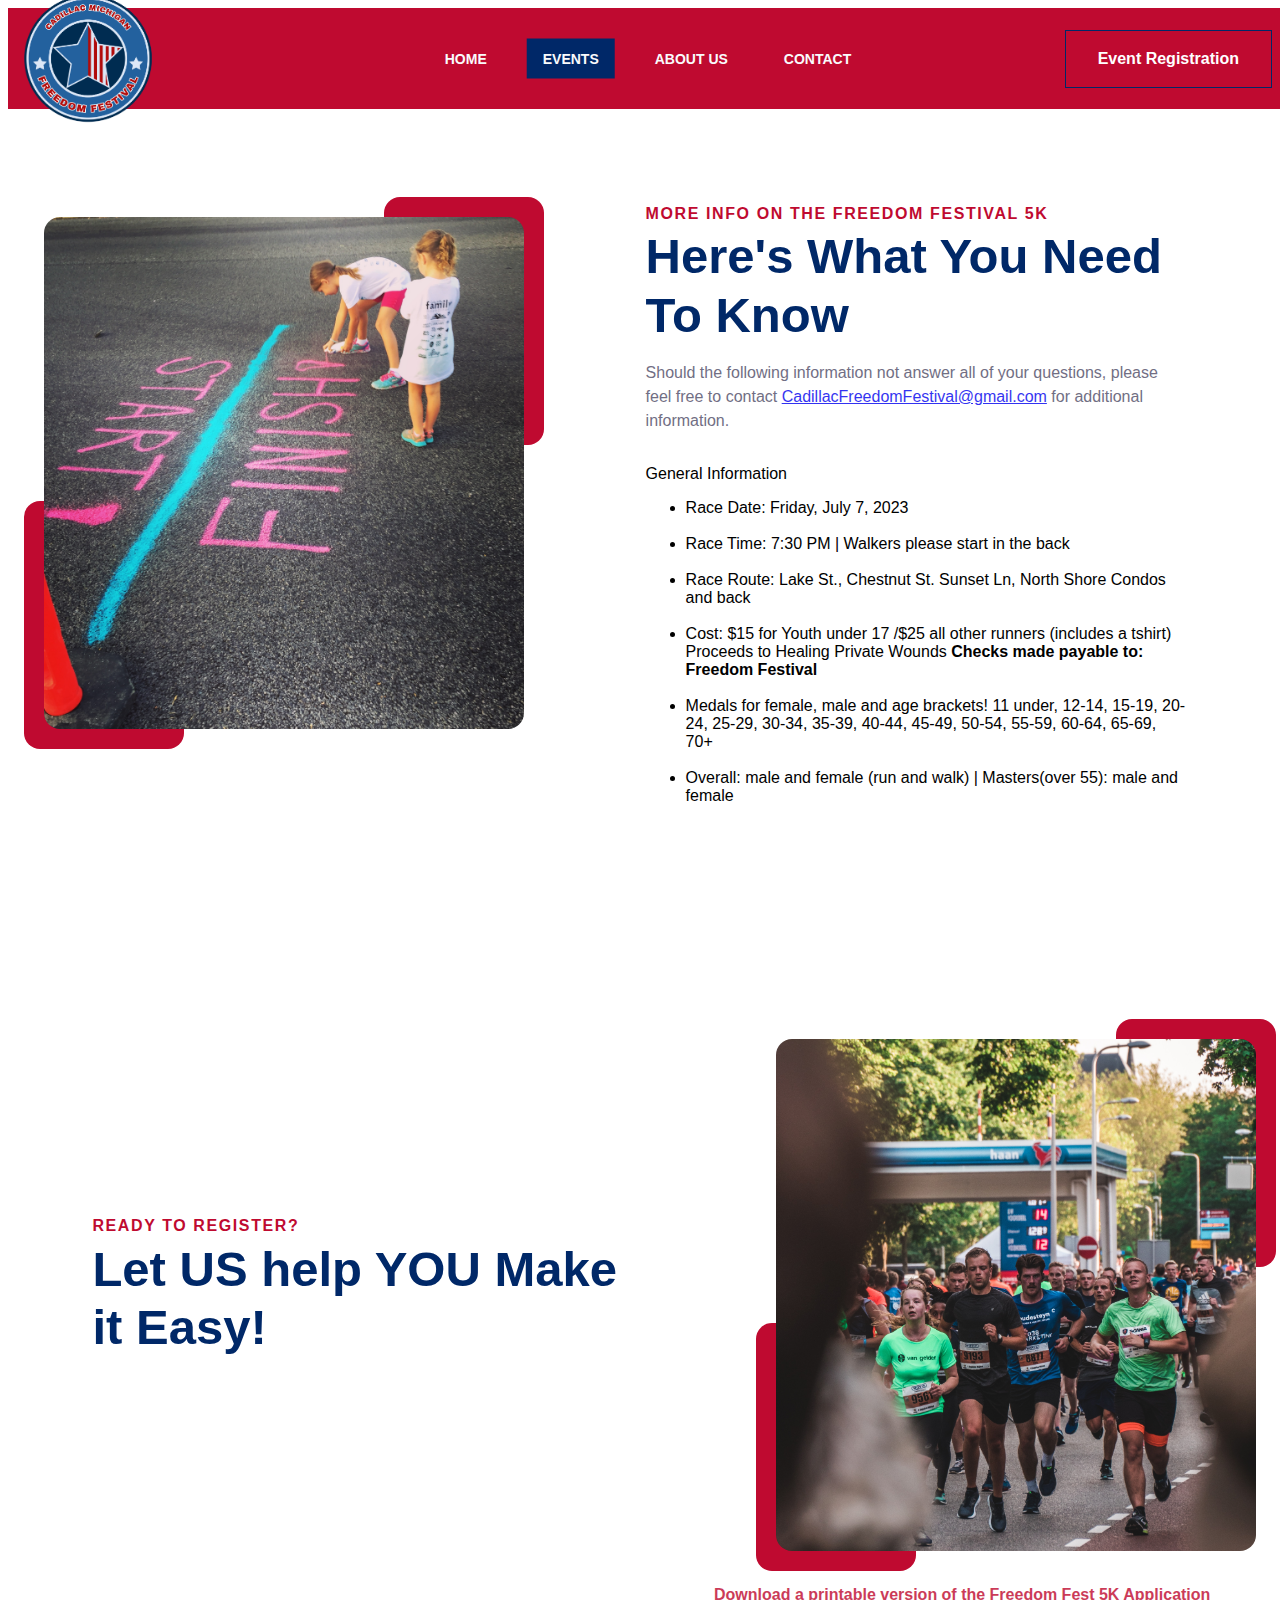
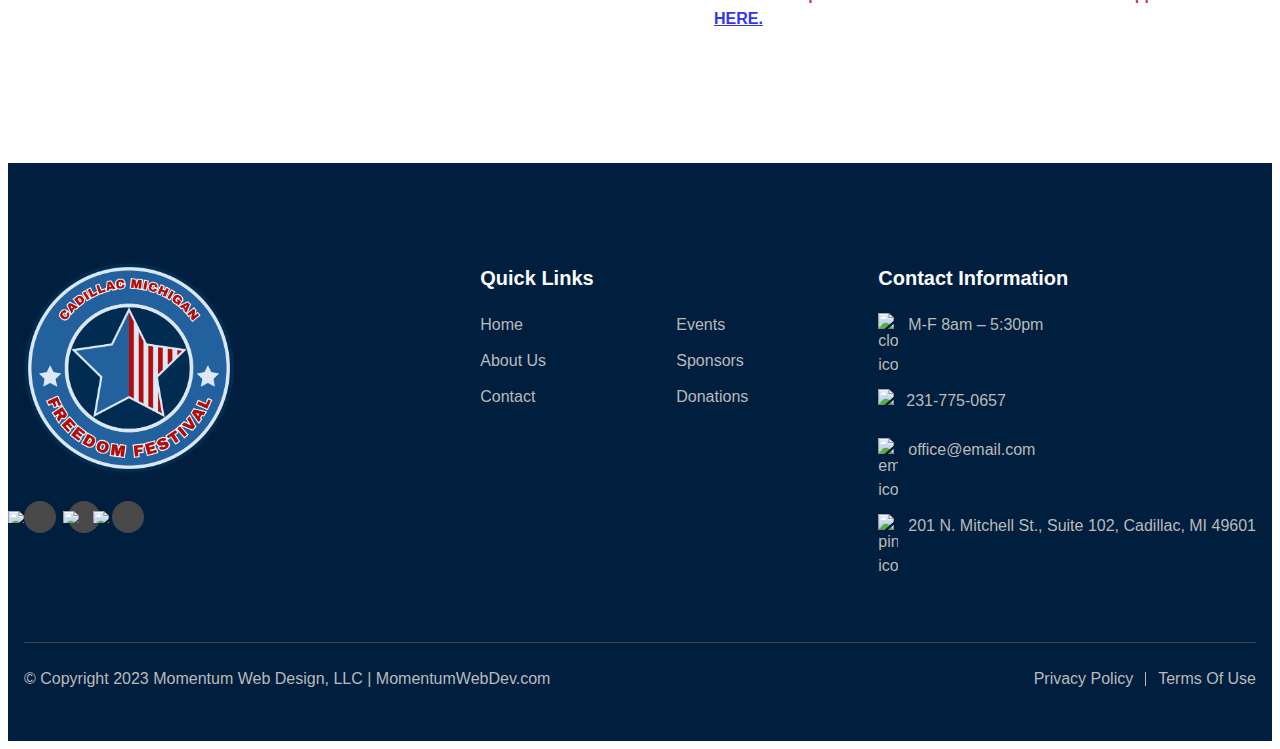
==== 5KRace.html @ 0fc8c302 "initial commit" ====
<!DOCTYPE html>
<html lang="en">
  <head>
    <meta charset="UTF-8" />
    <meta name="viewport" content="width=device-width, initial-scale=1.0" />
    <link rel="stylesheet" href="style.css" />
    <title>Cadillac Freedom Festival 5K Registration</title>
  </head>
  <body>
    <!-- ============================================ -->
    <!--                 Navigation                   -->
    <!-- ============================================ -->

    <header id="cs-navigation">
      <div class="cs-container">
        <!--Nav Logo-->
        <a href="index.html" class="cs-logo" aria-label="back to home">
          <img
            src="FF2023pngLOGO.png"
            width="60"
            height="60"
            aria-hidden="true"
            decoding="async"
          />
        </a>
        <!--Navigation List-->
        <nav class="cs-nav" role="navigation">
          <!--Mobile Nav Toggle-->
          <button class="cs-toggle" aria-label="mobile menu toggle">
            <div class="cs-box" aria-hidden="true">
              <span class="cs-line cs-line1" aria-hidden="true"></span>
              <span class="cs-line cs-line2" aria-hidden="true"></span>
              <span class="cs-line cs-line3" aria-hidden="true"></span>
            </div>
          </button>
          <!-- We need a wrapper div so we can set a fixed height on the cs-ul in case the nav list gets too long from too many dropdowns being opened and needs to have an overflow scroll. This wrapper acts as the background so it can go the full height of the screen and not cut off any overflowing nav items while the cs-ul stops short of the bottom of the screen, which keeps all nav items in view no matter how mnay there are-->
          <div class="cs-ul-wrapper">
            <ul id="cs-expanded" class="cs-ul" aria-expanded="false">
              <li class="cs-li">
                <a href="index.html" class="cs-li-link"> Home </a>
              </li>
              <li class="cs-li">
                <a href="events.html" class="cs-li-link cs-active"> Events </a>
              </li>
              <li class="cs-li">
                <a href="about.html" class="cs-li-link"> About Us </a>
              </li>
              <!-- <li class="cs-li">
                <a href="sponsors.html" class="cs-li-link"> Sponsors </a>
              </li> -->
              <li class="cs-li">
                <a href="contact.html" class="cs-li-link"> Contact </a>
              </li>
            </ul>
          </div>
        </nav>
        <a href="events.html" class="cs-button-solid cs-nav-button"
          >Event Registration</a
        >
        <!--Dark Mode toggle, uncomment button code if you want to enable a dark mode toggle-->
        <!-- <button id="dark-mode-toggle" aria-label="dark mode toggle">
              <svg class="cs-moon" xmlns="http://www.w3.org/2000/svg" viewBox="0 0 480 480" style="enable-background:new 0 0 480 480" xml:space="preserve"><path d="M459.782 347.328c-4.288-5.28-11.488-7.232-17.824-4.96-17.76 6.368-37.024 9.632-57.312 9.632-97.056 0-176-78.976-176-176 0-58.4 28.832-112.768 77.12-145.472 5.472-3.712 8.096-10.4 6.624-16.832S285.638 2.4 279.078 1.44C271.59.352 264.134 0 256.646 0c-132.352 0-240 107.648-240 240s107.648 240 240 240c84 0 160.416-42.688 204.352-114.176 3.552-5.792 3.04-13.184-1.216-18.496z"/></svg>
              <img class="cs-sun" aria-hidden="true" src="https://csimg.nyc3.cdn.digitaloceanspaces.com/Icons%2Fsun.svg" decoding="async" alt="moon" width="15" height="15">
          </button> -->
      </div>
    </header>

    <!-- ============================================ -->
    <!--                 5KRace Info                 -->
    <!-- ============================================ -->

    <section id="sbs-72">
      <div class="cs-container">
        <picture class="cs-picture">
          <source media="(max-width: 600px)" srcset="5krace\race1.jpg" />
          <source media="(min-width: 601px)" srcset="5krace\race1.jpg" />
          <img
            loading="lazy"
            decoding="async"
            src="5krace\race1.jpg"
            alt="Start and Finish line 5k race"
            width="500"
            height="552"
            aria-hidden="true"
          />
        </picture>
        <div class="cs-content">
          <p></p>
          <p></p>
          <p></p>
          <span class="cs-topper">More Info on the Freedom Festival 5K </span>
          <h2 class="cs-title">Here's What You Need To Know</h2>
          <p class="cs-text">
            Should the following information not answer all of your questions,
            please feel free to contact
            <a href="mailto:CadillacFreedomFestival@gmail.com"
              >CadillacFreedomFestival@gmail.com</a
            >
            for additional information.
          </p>
          <div class="cs-ul-wrapper">
            <span class="cs-header">General Information</span>
            <ul class="cs-ul cs-ul-1">
              <li class="cs-li">Race Date: Friday, July 7, 2023</li>
              <br />
              <li class="cs-li">
                Race Time: 7:30 PM | Walkers please start in the back
              </li>
              <br />
              <li class="cs-li">
                Race Route: Lake St., Chestnut St. Sunset Ln, North Shore Condos
                and back
              </li>
              <br />
              <li class="cs-li">
                Cost: $15 for Youth under 17 /$25 all other runners (includes a
                tshirt) Proceeds to Healing Private Wounds
                <b>Checks made payable to: Freedom Festival</b>
              </li>
              <br />
              <li class="cs-li">
                Medals for female, male and age brackets! 11 under, 12-14,
                15-19, 20-24, 25-29, 30-34, 35-39, 40-44, 45-49, 50-54, 55-59,
                60-64, 65-69, 70+
              </li>
              <br />
              <li class="cs-li">
                Overall: male and female (run and walk) | Masters(over 55): male
                and female
              </li>
              <br />
              <!-- <li class="cs-li">
                7. Each unit MUST be kept under control at all times, and
                proceed the entire parade route unless an emergency arises.
                (Rain is not an emergency, unless it will damage your equipment)
              </li>
              <br />
              <li class="cs-li">
                8. If you intend to throw candy from a float, we would ask that
                you have only adults or youth over 15 doing so. Under hand only!
              </li>
              <br />
              <li class="cs-li">9. The parade will happen rain or shine.</li>
              <br />
              <li class="cs-li">
                The Freedom Festival Committee thanks you for making our event a
                part of your 4th of July Celebration!
              </li> -->
            </ul>
          </div>
          <!-- <a
            class="cs-button-solid"
            aria-label="learn more about our programs"
            href=""
            >Learn More</a
          > -->
        </div>
      </div>
    </section>

    <!-- ============================================ -->
    <!--             5KRace Application              -->
    <!-- ============================================ -->

    <section id="sbsr-73">
      <div class="cs-container">
        <picture class="cs-picture">
          <source media="(max-width: 600px)" srcset="5krace\race6.jpg" />
          <source media="(min-width: 601px)" srcset="5krace\race6.jpg" />
          <img
            loading="lazy"
            decoding="async"
            src="5krace\race6.jpg"
            alt="5k race start"
            width="500"
            height="552"
            aria-hidden="true"
          />
        </picture>
        <div class="cs-content">
          <span class="cs-topper">Ready to Register?</span>
          <h2 class="cs-title">Let US help YOU Make it Easy!</h2>
        </div>
      </div>
      <p class="cs-text"></p>
      <div
        class="breeze_form_embed"
        data-subdomain="demo64a20d53da35a"
        data-address="da5b85"
        data-width="100%"
        data-border_width="0"
        data-border_color="000000"
        data-background_color="ffffff"
        data-button_color="92b765"
      ></div>
      <script src="https://app.breezechms.com/js/form_embed.js"></script>
      <div class="cs-container">
        <div class="cs-content">
          <h3 class="cs-text">
            Download a printable version of the Freedom Fest 5K Application<a
              href="Freedom-Festival-5k-2023.pdf"
              download
            >
              HERE.
            </a>
          </h3>
        </div>
      </div>
    </section>

    <!-- ============================================ -->
    <!--                   Footer                     -->
    <!-- ============================================ -->

    <footer id="cs-footer-840">
      <div class="cs-container">
        <!-- Logo Group -->
        <div class="cs-logo-group">
          <a aria-label="go back to home" class="cs-logo" href="">
            <img
              class="cs-logo-img"
              aria-hidden="true"
              loading="lazy"
              decoding="async"
              src="FF2023pngLOGO.png"
              alt="logo"
              width="240"
              height="32"
            />
          </a>
          <p class="cs-text"></p>
          <div class="cs-social">
            <a
              class="cs-social-link"
              aria-label="visit facebook profile"
              href=""
            >
              <img
                class="cs-social-img"
                aria-hidden="true"
                loading="lazy"
                decoding="async"
                src="https://csimg.nyc3.cdn.digitaloceanspaces.com/Icons%2Fface-grey1.svg"
                alt="facebook"
                width="11"
                height="11"
              />
            </a>
            <a
              class="cs-social-link"
              aria-label="visit twitter profile"
              href=""
            >
              <img
                class="cs-social-img"
                aria-hidden="true"
                loading="lazy"
                decoding="async"
                src="https://csimg.nyc3.cdn.digitaloceanspaces.com/Icons%2Finstragm-grey3.svg"
                alt="twitter"
                width="6"
                height="11"
              />
            </a>
            <a
              class="cs-social-link"
              aria-label="visit instagram profile"
              href=""
            >
              <img
                class="cs-social-img"
                aria-hidden="true"
                loading="lazy"
                decoding="async"
                src="https://csimg.nyc3.cdn.digitaloceanspaces.com/Icons%2Ftwitter-grey1.svg"
                alt="instagram"
                width="11"
                height="11"
              />
            </a>
          </div>
        </div>
        <!-- Links -->
        <div class="cs-ul-wrapper">
          <span class="cs-header">Quick Links</span>
          <ul class="cs-ul cs-ul-1">
            <li class="cs-li">
              <a class="cs-link" href="index.html">Home</a>
            </li>
            <li class="cs-li">
              <a class="cs-link" href="events.html">Events</a>
            </li>
            <li class="cs-li">
              <a class="cs-link" href="about.html">About Us</a>
            </li>
            <li class="cs-li">
              <a class="cs-link" href="sponsors.html">Sponsors</a>
            </li>
            <li class="cs-li">
              <a class="cs-link" href="contact.html">Contact</a>
            </li>
            <li class="cs-li">
              <a class="cs-link" href="donos.html">Donations</a>
            </li>
            <!-- <li class="cs-li">
                <a class="cs-link" href="">Contact</a>
              </li> -->
          </ul>
        </div>
        <div class="cs-ul-wrapper">
          <!-- Contact Info -->
          <span class="cs-header">Contact Information</span>
          <ul class="cs-ul">
            <li class="cs-li">
              <!--Make this link go to the google page-->
              <a class="cs-link" href="" target="_blank">
                <img
                  class="cs-icon"
                  aria-hidden="true"
                  loading="lazy"
                  decoding="async"
                  src="https://csimg.nyc3.cdn.digitaloceanspaces.com/Icons%2Fclock-grey.svg"
                  alt="clock icon"
                  width="20"
                  height="20"
                />
                M-F 8am – 5:30pm
              </a>
            </li>
            <li class="cs-li">
              <a class="cs-link" href="tel:231-775-0657">
                <img
                  class="cs-contact-icon"
                  aria-hidden="true"
                  loading="lazy"
                  decoding="async"
                  src="https://csimg.nyc3.cdn.digitaloceanspaces.com/Icons%2Fphone-grey.svg"
                  alt="phone icon"
                  width="20"
                  height="20"
                />
                231-775-0657
              </a>
            </li>
            <li class="cs-li">
              <a class="cs-link" href="mailto:office@email.com">
                <img
                  class="cs-icon"
                  aria-hidden="true"
                  loading="lazy"
                  decoding="async"
                  src="https://csimg.nyc3.cdn.digitaloceanspaces.com/Icons%2Fmessage-grey.svg"
                  alt="email icon"
                  width="20"
                  height="20"
                />
                office@email.com
              </a>
            </li>
            <li class="cs-li">
              <!--Make this link go to the google page-->
              <a class="cs-link" href="" target="_blank">
                <img
                  class="cs-icon"
                  aria-hidden="true"
                  loading="lazy"
                  decoding="async"
                  src="https://csimg.nyc3.cdn.digitaloceanspaces.com/Icons%2Fpin-grey.svg"
                  alt="pin icon"
                  width="20"
                  height="20"
                />
                201 N. Mitchell St., Suite 102, Cadillac, MI 49601
              </a>
            </li>
          </ul>
        </div>
      </div>
      <div class="cs-bottom">
        <span class="cs-credit">
          © Copyright 2023
          <a
            href="https://momentumwebdev.com/index.html"
            class="cs-credit-link"
            target="_blank"
            >Momentum Web Design, LLC | MomentumWebDev.com</a
          >
        </span>
        <div class="cs-bottom-links">
          <a href="" class="cs-bottom-link">Privacy Policy</a>
          <a href="" class="cs-bottom-link">Terms Of Use</a>
        </div>
      </div>
    </footer>
    <script src="script.js"></script>
  </body>
</html>
---- style.css ----
@media only screen and (min-width: 0rem) {
    :root {
      /* remove this whole :root and put in your global css file that's shared on all pages, then just remove this section from all other Stitches you add later, only need this once in your global stylesheet */
      --primary: #bf0a30;
      --primaryLight: #002868;
      --secondary: #bf0a30;
      --secondaryLight: #002868;
      --headerColor: #000000;
      --bodyTextColor: #4E4B66;
      --bodyTextColorWhite: #FAFBFC;
      /* 13px - 16px */
      --topperFontSize: clamp(0.8125rem, 1.6vw, 1rem);
      /* 31px - 49px */
      --headerFontSize: clamp(1.9375rem, 3.9vw, 3.0625rem);
      --bodyFontSize: 1rem;
      /* 60px - 100px top and bottom */
      --sectionPadding: clamp(3.75rem, 7.82vw, 6.25rem) 1rem;
    }

/*-- -------------------------- -->
<---     Mobile Navigation      -->
<--- -------------------------- -*/
  
  /* Mobile - 1023px */
  @media only screen and (max-width: 63.9375rem) {
    body.cs-open {
      overflow: hidden;
    }
    body.scroll #cs-navigation:before {
      height: 100%;
    }
    #cs-navigation {
      /* remove the font family so the Stitch inherits the fonts from your global stylesheet */
      font-family: 'Roboto', 'Arial', sans-serif;
      width: 100%;
      padding: 1.25rem 1rem;
      /* prevents padding from affecting height and width */
      box-sizing: border-box;
      background: #002868;
      -webkit-backdrop-filter: blur(27px);
      backdrop-filter: blur(27px);
      position: fixed;
      z-index: 10000;
      transition: background-color 0.3s;
    }
    #cs-navigation:before {
      content: '';
      width: 100%;
      height: 0%;
      background: #002868;
      opacity: 1;
      position: absolute;
      display: block;
      top: 0;
      left: 0;
      transition: height .3s;
    }
    #cs-navigation:after {
      content: '';
      width: 100%;
      height: 0vh;
      background: #002868;
      -webkit-backdrop-filter: blur(10px);
      backdrop-filter: blur(10px);
      position: absolute;
      display: block;
      top: 0%;
      right: 0;
      z-index: -1100;
      opacity: 0;
      transition: height .5s, opacity .5s;
    }
    #cs-navigation.cs-active {
      background-color: #1a1a1a;
    }
    #cs-navigation.cs-active:after {
      height: 150vh;
      opacity: 1;
    }
    #cs-navigation.cs-active .cs-ul-wrapper {
      opacity: 1;
      transform: scaleY(1);
      transition-delay: .15s;
    }
    #cs-navigation.cs-active .cs-li {
      transform: translateY(0);
      opacity: 1;
    }
    #cs-navigation .cs-container {
      width: 100%;
      display: flex;
      justify-content: flex-end;
      align-items: center;
    }
    #cs-navigation .cs-logo {
      width: auto;
      /* 56px - 80px */
      height: clamp(3.5rem, 5vw, 5rem);
      margin: 0 auto 0 0;
      padding: 0;
      /* prevents padding from affecting height and width */
      box-sizing: border-box;
      display: flex;
      justify-content: center;
      align-items: center;
      z-index: 10;
    }
    #cs-navigation .cs-logo img {
      width: 100%;
      height: 100%;
      /* ensures the image never overflows the container. It stays contained within it's width and height and expands to fill it then stops once it reaches an edge */
      object-fit: contain;
    }
    #cs-navigation .cs-toggle {
      width: 3.5rem;
      height: 3.5rem;
      margin: 0 0 0 auto;
      background-color: var(--primary);
      border: none;
      display: flex;
      justify-content: center;
      align-items: center;
      transition: transform .6s;
      position: relative;
      z-index: 10;
    }
    #cs-navigation .cs-toggle.cs-active {
      transform: rotate(180deg);
    }
    #cs-navigation .cs-active .cs-line1 {
      top: 50%;
      transform: translate(-50%, -50%) rotate(225deg);
    }
    #cs-navigation .cs-active .cs-line2 {
      top: 50%;
      transform-origin: center;
      transform: translate(-50%, -50%) translateY(0) rotate(-225deg);
    }
    #cs-navigation .cs-active .cs-line3 {
      bottom: 100%;
      opacity: 0;
    }
    #cs-navigation .cs-box {
      /* 24px - 28px */
      width: clamp(1.5rem, 2vw, 1.75rem);
      height: 1rem;
      position: relative;
    }
    #cs-navigation .cs-line {
      width: 100%;
      height: 2px;
      border-radius: 2px;
      background-color: #FAFBFC;
      position: absolute;
      left: 50%;
      transform: translateX(-50%);
    }
    #cs-navigation .cs-line1 {
      top: 0;
      transform-origin: center;
      transition: transform .5s, top .3S, left .3S;
      animation-duration: .7s;
      animation-timing-function: ease;
      animation-fill-mode: forwards;
      animation-direction: normal;
    }
    #cs-navigation .cs-line2 {
      top: 50%;
      transform: translateX(-50%) translateY(-50%);
      transition: top .3s, left .3s, transform .5s;
      animation-duration: .7s;
      animation-timing-function: ease;
      animation-fill-mode: forwards;
      animation-direction: normal;
    }
    #cs-navigation .cs-line3 {
      bottom: 0;
      transition: bottom .3s, opacity .3s;
    }
    #cs-navigation .cs-ul-wrapper {
      width: 100%;
      height: auto;
      padding-bottom: 2.4em;
      opacity: 0;
      background-color: #fff;
      box-shadow: inset rgba(0, 0, 0, 0.2) 0px 8px 24px;
      overflow: hidden;
      position: absolute;
      top: 100%;
      left: 0;
      z-index: -1;
      transform: scaleY(0);
      transform-origin: top;
      transition: transform .4s, opacity .3s;
    }
    #cs-navigation .cs-ul {
      margin: 0;
      padding: 3rem 0 0 0;
      width: 100%;
      height: auto;
      max-height: 65vh;
      overflow: scroll;
      display: flex;
      justify-content: flex-start;
      flex-direction: column;
      align-items: center;
      gap: 1.25rem;
    }
    #cs-navigation .cs-li {
      width: 100%;
      text-align: center;
      list-style: none;
      margin-right: 0;
      /* transition from these values */
      transform: translateY(-4.375rem);
      opacity: 0;
      transition: transform .6s, opacity .9s;
    }
    #cs-navigation .cs-li:nth-of-type(1) {
      transition-delay: .05s;
    }
    #cs-navigation .cs-li:nth-of-type(2) {
      transition-delay: .1s;
    }
    #cs-navigation .cs-li:nth-of-type(3) {
      transition-delay: .15s;
    }
    #cs-navigation .cs-li:nth-of-type(4) {
      transition-delay: .2s;
    }
    #cs-navigation .cs-li:nth-of-type(5) {
      transition-delay: .25s;
    }
    #cs-navigation .cs-li:nth-of-type(6) {
      transition-delay: .3s;
    }
    #cs-navigation .cs-li:nth-of-type(7) {
      transition-delay: .35s;
    }
    #cs-navigation .cs-li:nth-of-type(8) {
      transition-delay: .4s;
    }
    #cs-navigation .cs-li:nth-of-type(9) {
      transition-delay: .45s;
    }
    #cs-navigation .cs-li:nth-of-type(10) {
      transition-delay: .5s;
    }
    #cs-navigation .cs-li:nth-of-type(11) {
      transition-delay: .55s;
    }
    #cs-navigation .cs-li:nth-of-type(12) {
      transition-delay: .6s;
    }
    #cs-navigation .cs-li:nth-of-type(13) {
      transition-delay: .65s;
    }
    #cs-navigation .cs-li-link {
      /* 16px - 24px */
      font-size: clamp(1rem, 2.5vw, 1.5rem);
      line-height: 1.2em;
      text-transform: uppercase;
      font-weight: bold;
      text-decoration: none;
      margin: 0;
      color: var(--headerColor);
      display: inline-block;
      position: relative;
    }
    #cs-navigation .cs-li-link.cs-active {
      color: var(--primary);
    }
    #cs-navigation .cs-li-link:hover {
      color: var(--primary);
    }
    #cs-navigation .cs-button-solid {
      display: none;
    }
  }
  
  /*-- -------------------------- -->
  <---     Desktop Navigation     -->
  <--- -------------------------- -*/
  
  /* Small Desktop - 1024px */
  @media only screen and (min-width: 64rem) {
    body.scroll {
      /* when the scroll class is on the body, run these styles */
    }
    body.scroll #cs-navigation:before {
      height: 100%;
    }
    #cs-navigation {
      /* remove the font family so the Stitch inherits the fonts from your global stylesheet */
      font-family: 'Roboto', 'Arial', sans-serif;
      width: 100%;
      padding: 0 1rem;
      /* prevents padding from affecting height and width */
      box-sizing: border-box;
      background: #bf0a30;
      -webkit-backdrop-filter: blur(27px);
      backdrop-filter: blur(27px);
      position: fixed;
      z-index: 10000;
    }
    #cs-navigation:before {
      /* on scroll background */
      content: '';
      width: 100%;
      height: 0%;
      background: #bf0a30;
      opacity: 1;
      position: absolute;
      display: block;
      top: 0;
      left: 0;
      transition: height .3s;
      opacity: .3;
    }
    #cs-navigation .cs-container {
      width: 100%;
      /* same height as the cs-ul-wrapper */
      height: 6.3125rem;
      max-width: 80rem;
      margin: auto;
      display: flex;
      justify-content: flex-end;
      align-items: center;
      gap: 1.5rem;
      position: relative;
    }
    #cs-navigation .cs-toggle {
      display: none;
    }
    #cs-navigation .cs-logo {
      width: auto;
      height: 8rem;
      /* margin-right auto pushes everything away from it to the right */
      margin: 0 auto 0 0;
      padding: 0;
      display: flex;
      justify-content: center;
      align-items: center;
      z-index: 100;
    }
    #cs-navigation .cs-logo img {
      width: 100%;
      height: 100%;
      /* ensures the image never overflows the container. It stays contained within it's width and height and expands to fill it then stops once it reaches an edge */
      object-fit: contain;
    }
    #cs-navigation .cs-ul-wrapper {
      /* absolutely positioned to be dead center */
      position: absolute;
      left: 50%;
      top: 50%;
      transform: translate(-50%, -50%);
    }
    #cs-navigation .cs-ul {
      width: 100%;
      margin: 0;
      padding: 0;
      display: flex;
      justify-content: flex-start;
      align-items: center;
      gap: 1.5rem;
    }
    #cs-navigation .cs-li {
      list-style: none;
      padding: 2.5rem 0;
      /* prevent flexbox from squishing it */
      flex: none;
    }
    #cs-navigation .cs-li-link {
      /* 14px - 16px */
      font-size: clamp(0.875rem, 0.6vw, 1rem);
      line-height: 1.5em;
      font-weight: 700;
      text-decoration: none;
      text-transform: uppercase;
      margin: 0;
      padding: 0 1rem;
      color: var(--bodyTextColorWhite);
      display: block;
      position: relative;
      z-index: 1;
      transition: color .3s;
    }
    #cs-navigation .cs-li-link:before {
      /* on scroll background */
      content: '';
      width: 100%;
      height: 2.5rem;
      background: var(--primaryLight);
      opacity: 0;
      position: absolute;
      display: block;
      top: 50%;
      left: 50%;
      z-index: -1;
      transform: translate(-50%, -50%) scale(1.2);
      transition: opacity .3s, transform .3s;
    }
    #cs-navigation .cs-li-link:hover:before {
      opacity: 1;
      transform: translate(-50%, -50%) scale(1);
    }
    #cs-navigation .cs-li-link.cs-active:before {
      opacity: 1;
      transform: translate(-50%, -50%) scale(1);
    }
    #cs-navigation .cs-button-solid {
      font-size: 1rem;
      /* 46px - 56px */
      line-height: clamp(2.875em, 5.5vw, 3.5em);
      text-decoration: none;
      font-weight: 700;
      text-align: center;
      margin: 0;
      color: #fff;
      min-width: 9.375rem;
      padding: 0 2rem;
      background-color: transparent;
      border: 1px solid var(--secondaryLight);
      display: inline-block;
      position: relative;
      z-index: 1;
      /* prevents padding from adding to the width */
      box-sizing: border-box;
    }
    #cs-navigation .cs-button-solid:before {
      content: '';
      position: absolute;
      height: 100%;
      width: 0%;
      background: var(--primaryLight);
      opacity: 1;
      top: 0;
      left: 0;
      z-index: -1;
      transition: width .3s;
    }
    #cs-navigation .cs-button-solid:hover:before {
      width: 100%;
    }
  }
                                  

/*-- -------------------------- -->
<---           Hero             -->
<--- -------------------------- -*/

/* Mobile - 360px */
    #hero-492 {
      /* remove the font family so the Stitch inherits the fonts from your global stylesheet */
      font-family: 'Roboto', 'Arial', sans-serif;
      /* Centers button */
      text-align: left;
      /* 200px - 300px - leaving extra space for the navigation */
      padding: clamp(12.5rem, 25.95vw, 18.75em) 1rem;
      padding-bottom: 12.5rem;
      /* prevents the topper line from causing an overflow */
      overflow: hidden;
      position: relative;
      z-index: 1;
    }
    #hero-492 .cs-background {
      width: 100%;
      height: 100%;
      display: block;
      position: absolute;
      top: 0;
      left: 0;
      z-index: -2;
    }
    #hero-492 .cs-background:before {
      /* Overlay */
      content: '';
      width: 100%;
      height: 100%;
      background: #001F3F;
      opacity: .7;
      position: absolute;
      display: block;
      top: 0;
      left: 0;
      z-index: 1;
      /* prevents the cursor from interacting with it */
      pointer-events: none;
    }
    #hero-492 .cs-background img {
      position: absolute;
      top: 0;
      left: 0;
      height: 100%;
      width: 100%;
      object-fit: cover;
    }
    #hero-492 .cs-container {
      width: 100%;
      max-width: 80rem;
      margin: auto;
      display: flex;
      flex-wrap: wrap;
      justify-content: flex-start;
      align-items: center;
      /* changes at tablet */
      gap: 3rem;
    }
    #hero-492 .cs-content {
      width: 100%;
      max-width: 39.375rem;
    }
    #hero-492 .cs-topper {
      /* 16px - 20px */
      font-size: clamp(1rem, 1.5vw, 1.25rem);
      line-height: 1.2em;
      font-weight: 700;
      letter-spacing: .1em;
      text-transform: uppercase;
      margin-bottom: 1rem;
      padding-left: 3.75rem;
      color: #fff;
      display: block;
      position: relative;
    }
    #hero-492 .cs-topper:before {
      content: '';
      /* make it really long so it always goes off screen */
      width: 62.5rem;
      height: 2px;
      background: var(--primary);
      opacity: 1;
      position: absolute;
      display: block;
      top: 50%;
      transform: translateY(-50%) translateX(2.1875rem);
      right: 100%;
    }
    #hero-492 .cs-title {
      /* 39px - 61px */
      font-size: clamp(2.4375rem, 6.4vw, 3.8125rem);
      font-weight: 700;
      line-height: 1.2em;
      text-align: left;
      max-width: 51.8125rem;
      /* 16px - 24px */
      margin: 0 auto clamp(1rem, 4vw, 1.5rem) 0;
      color: #fff;
      position: relative;
    }
    #hero-492 .cs-text {
      /* 16px - 20px */
      font-size: clamp(1rem, 1.95vw, 1.25rem);
      line-height: 1.5em;
      text-align: left;
      width: 100%;
      /* 464px - 622px */
      max-width: clamp(29rem, 60vw, 38.785rem);
      margin: 0 auto 0 0;
      margin-bottom: 2.25rem;
      color: #fff;
    }
    #hero-492 .cs-button-solid {
      font-size: 1rem;
      line-height: 3.5rem;
      text-decoration: none;
      font-weight: 700;
      margin: auto;
      color: var(--headerColor);
      padding: 0 1.5rem;
      background-color: var(--primary);
      border-radius: 0.25rem;
      display: inline-block;
      position: relative;
      z-index: 1;
      transition: color.3s;
    }
    #hero-492 .cs-button-solid:before {
      content: '';
      position: absolute;
      display: block;
      height: 100%;
      width: 0%;
      background: #000;
      opacity: 1;
      top: 0;
      left: 0;
      z-index: -1;
      border-radius: 0.25rem;
      transition: width .3s;
    }
    #hero-492 .cs-button-solid:hover {
      color: #fff;
    }
    #hero-492 .cs-button-solid:hover:before {
      width: 100%;
    }
  }

  /*-- -------------------------- -->
<---          Services          -->
<--- -------------------------- -*/

/* Mobile - 360px */
@media only screen and (min-width: 0rem) {
    #services-965 {
      /* remove the font family so the Stitch inherits the fonts from your global stylesheet */
      font-family: 'Roboto', 'Arial', sans-serif;
      padding: var(--sectionPadding);
      background: #001F3F;
      background-size: auto;
      background-position: center;
      background-repeat: repeat;
      background-color: #FFF;
      position: relative;
      z-index: 1;
    }
    #services-965 .cs-container {
      width: 100%;
      /* changes to 1280px at tablet */
      max-width: 34.375rem;
      margin: auto;
      display: flex;
      flex-direction: column;
      align-items: center;
      /* 48px - 64px */
      gap: clamp(3rem, 6vw, 4rem);
    }
    #services-965 .cs-content {
      /* set text align to left if content needs to be left aligned */
      text-align: center;
      width: 100%;
      max-width: 50rem;
      display: flex;
      flex-direction: column;
      /* centers content horizontally, set to flex-start to left align */
      align-items: center;
    }
    #services-965 .cs-topper {
      font-size: var(--topperFontSize);
      line-height: 1.2em;
      text-transform: uppercase;
      text-align: inherit;
      letter-spacing: .1em;
      font-weight: 700;
      color: var(--primary);
      margin-bottom: 0.25rem;
      display: block;
    }
    #services-965 .cs-title {
      font-size: var(--headerFontSize);
      font-weight: 900;
      line-height: 1.2em;
      text-align: inherit;
      max-width: 43.75rem;
      margin: 0 0 1rem 0;
      color: var(--headerColor);
      position: relative;
    }
    #services-965 .cs-text {
      font-size: var(--bodyFontSize);
      line-height: 1.5em;
      text-align: inherit;
      width: 100%;
      max-width: 40.625rem;
      margin: 0;
      color: var(--bodyTextColor);
    }
    #services-965 .cs-title,
    #services-965 .cs-text {
      /* Override.  cs-topper cs-title and first cs-text should be removed and put into your global css sheet so it can control every instance of them on your site and is consistent. This selector is a section specific override that stays inside this stitch */
      max-width: 100%;
      color: var(--bodyTextColorWhite);
    }
    #services-965 .cs-text {
      opacity: .8;
    }
    #services-965 .cs-card-group {
      margin: 0;
      padding: 0;
      width: 100%;
      display: grid;
      grid-template-columns: repeat(12, 1fr);
      gap: 1.875rem;
    }
    #services-965 .cs-item {
      width: 100%;
      text-align: left;
      list-style: none;
      /* margin top value to match the negative margin value of the .cs-icon-wrapper */
      margin: 2.75rem 0 0 0;
      /* 24px - 64px bottom */
      /* 24px - 40px left & right */
      padding: 0 clamp(1.5rem, 4vw, 2.5rem) clamp(1.5rem, 6vw, 4rem);
      background-color: #F7F3EE;
      /* prevents padding from affecting height and width */
      box-sizing: border-box;
      grid-column: span 12;
      grid-row: span 1;
      display: flex;
      flex-direction: column;
      align-items: flex-start;
      justify-content: center;
      position: relative;
      z-index: 1;
    }
    #services-965 .cs-item:hover .cs-h3 {
      color: var(--bodyTextColorWhite);
    }
    #services-965 .cs-item:hover .cs-item-text {
      color: var(--bodyTextColorWhite);
      opacity: .9;
    }
    #services-965 .cs-item:hover .cs-background {
      opacity: 1;
    }
    #services-965 .cs-icon-wrapper {
      width: 5.5rem;
      height: 5.5rem;
      margin: -2.75rem auto 2rem 0;
      background-color: var(--secondaryLight);
      display: flex;
      justify-content: center;
      align-items: center;
      position: relative;
      left: calc(clamp(1.5rem, 4vw, 2.5rem)*-1);
    }
    #services-965 .cs-icon {
      width: 2.5rem;
      height: auto;
    }
    #services-965 .cs-h3 {
      /* 20px - 25px */
      font-size: clamp(1.25rem, 2.5vw, 1.5625rem);
      line-height: 1.2em;
      font-weight: bold;
      text-align: inherit;
      margin: 0 0 0.75rem 0;
      color: var(--headerColor);
    }
    #services-965 .cs-item-text {
      /* 14px - 16px */
      font-size: clamp(0.875rem, 1.5vw, 1rem);
      line-height: 1.5em;
      max-width: 18.75rem;
      margin: 0 0 2rem 0;
      padding: 0;
      color: var(--bodyTextColor);
    }
    #services-965 .cs-link {
      text-decoration: none;
      font-size: 0.8rem;
      line-height: 1.2em;
      font-weight: bold;
      margin: 0;
      padding: 0;
      color: var(--primary);
      position: relative;
      transition: color .3s;
    }
    #services-965 .cs-link:hover {
      color: #fff;
    }
    #services-965 .cs-link:before {
      /* underline */
      content: '';
      width: 100%;
      height: 1px;
      background: currentColor;
      opacity: 1;
      position: absolute;
      display: block;
      bottom: 0rem;
      left: 0;
    }
    #services-965 .cs-background {
      width: 100%;
      height: 100%;
      opacity: 0;
      display: block;
      position: absolute;
      top: 0;
      left: 0;
      z-index: -1;
      transition: opacity .3s;
    }
    #services-965 .cs-background:before {
      /* background color overlay */
      content: '';
      position: absolute;
      display: block;
      height: 100%;
      width: 100%;
      background: #1A1A1A;
      opacity: .84;
      top: 0;
      left: 0;
      z-index: 1;
    }
    #services-965 .cs-background img {
      position: absolute;
      top: 0;
      left: 0;
      height: 100%;
      width: 100%;
      /* Makes img tag act as a background image */
      object-fit: cover;
    }
    #services-965 .cs-waves {
      width: 100%;
      height: 13.875rem;
      background-color: var(--primary);
      position: absolute;
      bottom: 0;
      left: 0;
      z-index: -1;
    }
    #services-965 .cs-waves img {
      width: 100%;
      height: 100%;
      object-fit: cover;
      position: absolute;
      top: 0;
      left: 0;
    }
  }
  /* Tablet - 768px */
  @media only screen and (min-width: 48rem) {
    #services-965 .cs-container {
      max-width: 80rem;
    }
    #services-965 .cs-item {
      grid-column: span 6;
    }
  }
  /* Small Desktop - 1024px */
  @media only screen and (min-width: 64rem) {
    #services-965 .cs-item {
      grid-column: span 4;
    }
  }
  
  /*-- -------------------------- -->
<---          Services          -->
<--- -------------------------- -*/

/* Mobile - 360px */
@media only screen and (min-width: 0rem) {
    #services-18 {
      /* remove the font family so the Stitch inherits the fonts from your global stylesheet */
      font-family: 'Roboto', 'Arial', sans-serif;
      padding: var(--sectionPadding);
    }
    #services-18 .cs-container {
      width: 100%;
      max-width: 80rem;
      margin: auto;
      display: flex;
      flex-direction: column;
      align-items: center;
      /* 48px - 64px */
      gap: clamp(3rem, 6vw, 4rem);
    }
    #services-18 .cs-card-group {
      width: 100%;
      /* changes to 1280px at desktop */
      max-width: 56.25rem;
      margin: 0;
      padding: 2.5rem 0 1rem;
      display: flex;
      flex-direction: column;
      align-items: center;
      gap: 2rem;
      border-top: 1px solid var(--primary);
      border-bottom: 1px solid var(--primary);
    }
    #services-18 .cs-item {
      text-align: left;
      list-style: none;
      width: 100%;
      max-width: 20rem;
      margin: 0;
      display: flex;
      justify-content: flex-start;
      align-items: flex-start;
    }
    #services-18 .cs-picture {
      margin-right: 1.25rem;
      margin-bottom: 2rem;
      display: flex;
      justify-content: center;
      align-items: center;
      position: relative;
      /* 60px - 68px */
      width: clamp(8rem, 16vw, 24.5rem);
      height: clamp(8rem, 16vw, 24.5rem);
      /* border-radius: 50%;
      border: 2px solid var(--primary); */
      /* prevents border from affecting height and width */
      box-sizing: border-box;
      /* prevents flexbox from squishing it */
      flex: none;
    }
    #services-18 .cs-icon {
      width: 12.5rem;
      height: auto;
      display: block;
    }
    #services-18 .cs-h3 {
      font-size: 1.25rem;
      line-height: 1.5em;
      margin: 0;
      margin-bottom: 1rem;
      color: var(--headerColor);
    }
    #services-18 .cs-item-text {
      /* 14px - 16px */
      font-size: clamp(0.875rem, 1.5vw, 1rem);
      line-height: 1.5em;
      margin: 0;
      color: var(--bodyTextColor);
    }
    #services-18 .cs-button-solid {
      font-size: 1rem;
      /* 46px - 56px */
      line-height: clamp(2.875rem, 5.5vw, 3.5rem);
      text-decoration: none;
      font-weight: 700;
      text-align: center;
      margin: 0;
      color: #fff;
      min-width: 9.375rem;
      padding: 0 1.5rem;
      background-color: var(--primary);
      border-radius: 0.25rem;
      display: inline-block;
      position: relative;
      z-index: 1;
      /* prevents padding from adding to the width */
      box-sizing: border-box;
    }
    #services-18 .cs-button-solid:before {
      content: '';
      position: absolute;
      height: 100%;
      width: 0%;
      background: #002868;
      opacity: 1;
      top: 0;
      left: 0;
      z-index: -1;
      border-radius: 0.25rem;
      transition: width .3s;
    }
    #services-18 .cs-button-solid:hover:before {
      width: 100%;
    }
    #services-18 .cs-button-solid {
      /* button override */
      margin-top: -4.5rem;
      /* creates illusion of 2 separate lines */
      outline: 1.25rem solid #ffffff;
    }
  }
  /* Tablet - 600px */
  @media only screen and (min-width: 37.5rem) {
    #services-18 .cs-card-group {
      flex-direction: row;
      justify-content: space-between;
      align-items: center;
      flex-wrap: wrap;
      column-gap: 2.5rem;
      row-gap: 2.5rem;
    }
    #services-18 .cs-item {
      margin: 0;
      width: 46%;
    }
    #services-18 .cs-button-solid {
      margin-top: calc(clamp(4.5rem, 9vw, 5.625rem)*-1);
    }
  }
  /* Desktop - 1300px */
  @media only screen and (min-width: 81.25rem) {
    #services-18 .cs-card-group {
      max-width: 80rem;
    }
  }

  /*-- -------------------------- -->
<---          Gallery           -->
<--- -------------------------- -*/

/* Mobile - 360px */
@media only screen and (min-width: 0rem) {
    #gallery-974 {
      /* remove the font family so the Stitch inherits the fonts from your global stylesheet */
      font-family: 'Roboto', 'Arial', sans-serif;
      padding: var(--sectionPadding);
    }
    #gallery-974 .cs-container {
      width: 100%;
      /* changes to 1280px at desktop */
      max-width: 34.375rem;
      margin: auto;
      display: flex;
      flex-direction: column;
      align-items: center;
      /* 48px - 64px */
      gap: clamp(3rem, 6vw, 4rem);
      position: relative;
    }
    #gallery-974 .cs-content {
      /* set text align to left if content needs to be left aligned */
      text-align: center;
      width: 100%;
      display: flex;
      flex-direction: column;
      /* centers content horizontally, set to flex-start to left align */
      align-items: center;
    }
    #gallery-974 .cs-topper {
      font-size: var(--topperFontSize);
      line-height: 1.2em;
      text-transform: uppercase;
      text-align: inherit;
      letter-spacing: .1em;
      font-weight: 700;
      color: var(--primary);
      margin-bottom: 0.25rem;
      display: block;
    }
    #gallery-974 .cs-title {
      font-size: var(--headerFontSize);
      font-weight: 900;
      line-height: 1.2em;
      text-align: inherit;
      max-width: 43.75rem;
      margin: 0 0 1rem 0;
      color: var(--headerColor);
      position: relative;
    }
    #gallery-974 .cs-title {
      /* Override.  cs-topper cs-title and first cs-text should be removed and put into your global css sheet so it can control every instance of them on your site and is consistent. This selector is a section specific override that stays inside this stitch */
      margin: 0 0 1.5rem 0;
    }
    #gallery-974 .cs-button-group {
      margin: 0;
      display: flex;
      justify-content: center;
      align-items: center;
      flex-wrap: wrap;
      row-gap: 0.5rem;
      column-gap: 2rem;
    }
    #gallery-974 .cs-button {
      font-size: 1rem;
      line-height: 1.5em;
      color: var(--bodyTextColor);
      background-color: transparent;
      border: none;
      transition: color .3s;
    }
    #gallery-974 .cs-button:hover {
      color: var(--primary);
      cursor: pointer;
    }
    #gallery-974 .cs-button.cs-active {
      color: var(--primary);
    }
    #gallery-974 .cs-gallery {
      width: 100%;
      padding: 0;
      margin: 0;
      opacity: 1;
      visibility: visible;
      position: relative;
      display: flex;
      justify-content: center;
      align-items: center;
      flex-wrap: wrap;
      transition: transform .7s, opacity .3s, visibility .5s, top .3s, left .3s;
      /* makes the transfrom scaling orgin the top left corner, dictates the direction by which the scale transforms animate towards */
      transform-origin: left top;
    }
    #gallery-974 .cs-gallery.cs-hidden {
      /* by using visibility:hidden instead of display:none, we can see the animations from the opacity and transforms, display:none won't render animations. */
      visibility: hidden;
      /* prevents the mouse from interacting with it */
      pointer-events: none;
      /* hidden galleries have a 0 opacity, and we animate the opacity to 1 when they become active */
      opacity: 0;
      /* this top and left value help control the animation, by setting it to position absolute and left 0, the gallery won't fly off screen to the left, it will stop its position to be at the left edge of the .cs-container (left: 0). Same for the bottom:0 value, the gallery won't go past that posiiton when it animates */
      bottom: 0;
      left: 0;
      position: absolute;
      /* prevents the hidden galleries from overflowing the section, and makes a nice animations to transition to and from */
      transform: scaleY(0) scaleX(0);
    }
    #gallery-974 .cs-gallery.cs-hidden .cs-image {
      /* when gallery is hidden, add these styles to the cs-image to animate from when cs-hidden is removed from the .cs-gallery */
      transform: translateY(2.1875rem);
      opacity: 0;
    }
    #gallery-974 .cs-image {
      width: 50%;
      aspect-ratio: 1;
      /* clips the image corners */
      overflow: hidden;
      display: block;
      position: relative;
      /* when .cs-hidden is removed from the .cs-gallery, reset these values and animate between their hidden styles */
      transform: translateY(0rem);
      opacity: 1;
      transition: opacity .6s, transform .6s;
    }
    #gallery-974 .cs-image:nth-of-type(1) {
      /* the transition delays change at desktop */
      /* these delays stagger the reveal of each image so they all go one after the other and not all at once */
      transition-delay: .15s;
    }
    #gallery-974 .cs-image:nth-of-type(2) {
      transition-delay: .3s;
    }
    #gallery-974 .cs-image:nth-of-type(3) {
      transition-delay: .45s;
    }
    #gallery-974 .cs-image:nth-of-type(4) {
      transition-delay: .6s;
    }
    #gallery-974 .cs-image:nth-of-type(5) {
      transition-delay: .75s;
    }
    #gallery-974 .cs-image:nth-of-type(6) {
      transition-delay: .9s;
    }
    #gallery-974 .cs-image:nth-of-type(7) {
      transition-delay: 1.05s;
    }
    #gallery-974 .cs-image:nth-of-type(8) {
      transition-delay: 1.20s;
    }
    #gallery-974 .cs-image img {
      position: absolute;
      top: 0;
      left: 0;
      height: 100%;
      width: 100%;
      /* makes it act like a background image */
      object-fit: cover;
    }
  }
  /* Small Desktop - 1024px */
  @media only screen and (min-width: 64rem) {
    #gallery-974 .cs-container {
      max-width: 80rem;
    }
    #gallery-974 .cs-image {
      width: 25%;
      height: 25rem;
    }
    #gallery-974 .cs-image:nth-of-type(1) {
      /* these delays stagger the reveal of each image so they all go one after the other and not all at once */
      transition-delay: .15s;
    }
    #gallery-974 .cs-image:nth-of-type(2) {
      transition-delay: .3s;
    }
    #gallery-974 .cs-image:nth-of-type(3) {
      transition-delay: .45s;
    }
    #gallery-974 .cs-image:nth-of-type(4) {
      transition-delay: .6s;
    }
    #gallery-974 .cs-image:nth-of-type(5) {
      transition-delay: .15s;
    }
    #gallery-974 .cs-image:nth-of-type(6) {
      transition-delay: .3s;
    }
    #gallery-974 .cs-image:nth-of-type(7) {
      transition-delay: .45s;
    }
    #gallery-974 .cs-image:nth-of-type(8) {
      transition-delay: .6s;
    }
  }

  /*-- -------------------------- -->
<---            Events             -->
<--- -------------------------- -*/

/* Mobile - 360px */
@media only screen and (min-width: 0rem) {
    #faq-352 {
      /* remove the font family so the Stitch inherits the fonts from your global stylesheet */
      font-family: 'Roboto', 'Arial', sans-serif;
      padding: var(--sectionPadding);
      background: #F7F7F7;
    }
    #faq-352 .cs-container {
      width: 100%;
      /* changes to 1280px at desktop */
      max-width: 34.375rem;
      margin: auto;
      display: flex;
      flex-direction: column;
      justify-content: center;
      align-items: center;
      /* 40px - 48px */
      gap: clamp(2.5rem, 5vw, 3rem);
    }
    #faq-352 .cs-content {
      text-align: left;
      max-width: 32.625rem;
    }
    #faq-352 .cs-topper {
      font-size: var(--topperFontSize);
      line-height: 1.2em;
      text-transform: uppercase;
      text-align: inherit;
      letter-spacing: .1em;
      font-weight: 700;
      color: var(--primary);
      margin-bottom: 0.25rem;
      display: block;
    }
    #faq-352 .cs-title {
      font-size: var(--headerFontSize);
      font-weight: 900;
      line-height: 1.2em;
      text-align: inherit;
      max-width: 43.75rem;
      margin: 0 0 1rem 0;
      color: var(--headerColor);
      position: relative;
    }
    #faq-352 .cs-title {
      /* cs-title override.  cs-topper cs-title and first cs-text should be removed and put into your global css sheet so it can control every instance of them on your site and is consistent. This second cs-text is a section specific override that stays inside this stitch */
      /* 24px - 48px */
      margin: 0 auto clamp(1.5rem, 4vw, 3rem);
    }
    #faq-352 .cs-faq-group {
      padding: 0;
      margin: 0;
      display: flex;
      justify-content: center;
      align-items: center;
      flex-direction: column;
    }
    #faq-352 .cs-faq-item {
      list-style: none;
      width: 100%;
      border-bottom: 1px solid #E8E8E8;
      transition: border-bottom 0.3s;
    }
    #faq-352 .cs-faq-item.active {
      border-color: var(--primaryLight);
    }
    #faq-352 .cs-faq-item.active .cs-button:before {
      background-color: var(--primaryLight);
      transform: rotate(315deg);
    }
    #faq-352 .cs-faq-item.active .cs-button:after {
      background-color: var(--primaryLight);
      transform: rotate(-315deg);
    }
    #faq-352 .cs-faq-item.active .cs-item-p {
      height: auto;
      /* 20px - 24px bottom */
      /* 16px - 24px left & right */
      padding: 0 clamp(1rem, 2vw, 1.5rem) clamp(1.25rem, 1.3vw, 1.5rem);
      opacity: 1;
    }
    #faq-352 .cs-button {
      font-size: 1rem;
      line-height: 1.2em;
      text-align: left;
      font-weight: bold;
      /* 16px - 20px */
      padding: clamp(1rem, 1.3vw, 1.25rem);
      border: none;
      background: transparent;
      color: var(--headerColor);
      display: block;
      width: 100%;
      position: relative;
      transition: background-color 0.3s, color 0.3s;
    }
    #faq-352 .cs-button:hover {
      cursor: pointer;
    }
    #faq-352 .cs-button:before {
      /* left line */
      content: '';
      width: 0.5rem;
      height: 0.125rem;
      background-color: var(--headerColor);
      opacity: 1;
      border-radius: 50%;
      position: absolute;
      display: block;
      top: 45%;
      right: 1.5rem;
      transform: rotate(45deg);
      /* animate the transform from the left side of the x axis, and the center of the y */
      transform-origin: left center;
      transition: transform .5s;
    }
    #faq-352 .cs-button:after {
      /* right line */
      content: '';
      width: 0.5rem;
      height: 0.125rem;
      background-color: var(--headerColor);
      opacity: 1;
      border-radius: 50%;
      position: absolute;
      display: block;
      top: 45%;
      right: 1.3125rem;
      transform: rotate(-45deg);
      /* animate the transform from the right side of the x axis, and the center of the y */
      transform-origin: right center;
      transition: transform .5s;
    }
    #faq-352 .cs-button-text {
      width: 80%;
      display: block;
    }
    #faq-352 .cs-item-p {
      /* 14px - 16px */
      font-size: clamp(0.875rem, 1.5vw, 1rem);
      line-height: 1.5em;
      width: 90%;
      height: 0;
      margin: 0;
      /* 16px - 24px */
      padding: 0 clamp(1rem, 2vw, 1.5rem);
      opacity: 0;
      color: var(--bodyTextColor);
      /* clips the text so it doesn't show up */
      overflow: hidden;
      transition: opacity 0.3s, padding-bottom 0.3s;
    }
    #faq-352 .cs-left {
      /* scaling entire section down. font-size starts at a min in vw, and stops
                 when that value reaches 1em (16px). Since we want the picture elements to base their
                 font size on the parent and not the root, we use ems for this entire section  */
      font-size: min(2.08vw, .791em);
      width: 42.875em;
      height: 46.875em;
      position: relative;
      z-index: 1;
    }
    #faq-352 .cs-left:before {
      /* orange circle */
      content: '';
      width: 7.5em;
      height: 7.5em;
      border-radius: 50%;
      background: var(--primaryLight);
      opacity: 1;
      position: absolute;
      display: block;
      top: 3.125em;
      right: 18.75em;
      z-index: -1;
      animation-name: floatAnimation2;
      animation-duration: 6s;
      animation-timing-function: ease-in-out;
      animation-fill-mode: forwards;
      animation-iteration-count: infinite;
    }
    #faq-352 .cs-left:after {
      /* orange circle */
      content: '';
      width: 9.375em;
      height: 9.375em;
      border-radius: 50%;
      background: var(--primaryLight);
      opacity: 1;
      position: absolute;
      display: block;
      top: 1.25em;
      right: 11.875em;
      z-index: -1;
      animation-name: floatAnimation2;
      animation-duration: 10s;
      animation-timing-function: ease-in-out;
      animation-fill-mode: forwards;
      animation-iteration-count: infinite;
    }
    @keyframes floatAnimation {
      0% {
        transform: translateY(0);
      }
      50% {
        transform: translateY(-2em);
      }
      100% {
        transform: translateY(0);
      }
    }
    @keyframes floatAnimation2 {
      0% {
        transform: translateY(0);
      }
      50% {
        transform: translateY(-1em);
      }
      100% {
        transform: translateY(0);
      }
    }
    #faq-352 .cs-picture {
      border-radius: 50%;
      border: clamp(6px, 1.2vw, 12px) solid #ffffff;
      /* clips the img tag corners */
      overflow: hidden;
      position: absolute;
      display: block;
    }
    #faq-352 .cs-picture img {
      position: absolute;
      top: 0;
      left: 0;
      height: 100%;
      width: 100%;
      object-fit: cover;
    }
    #faq-352 .cs-picture1 {
      width: 12.5em;
      height: 12.5em;
      top: 4.5625em;
      left: -0.75em;
      animation-name: floatAnimation;
      animation-duration: 18s;
      animation-delay: 1s;
      animation-timing-function: ease-in-out;
      animation-fill-mode: forwards;
      animation-iteration-count: infinite;
    }
    #faq-352 .cs-picture2 {
      width: 25em;
      height: 25em;
      top: 3.625em;
      right: -0.75em;
    }
    #faq-352 .cs-picture3 {
      width: 18.75em;
      height: 18.75em;
      bottom: 5.625em;
      left: -0.75em;
      animation-name: floatAnimation;
      animation-duration: 16s;
      animation-delay: 2s;
      animation-timing-function: ease-in-out;
      animation-fill-mode: forwards;
      animation-iteration-count: infinite;
    }
    #faq-352 .cs-picture4 {
      width: 12.5em;
      height: 12.5em;
      bottom: -0.75em;
      right: 10.3125em;
      animation-name: floatAnimation;
      animation-duration: 13s;
      animation-delay: 1s;
      animation-timing-function: ease-in-out;
      animation-fill-mode: forwards;
      animation-iteration-count: infinite;
    }
    #faq-352 .cs-blue {
      width: 11.125em;
      height: 8.625em;
      background-color: var(--secondary);
      position: absolute;
      bottom: 0;
      right: 6.25em;
      z-index: -1;
      animation-name: floatAnimation;
      animation-duration: 13s;
      animation-delay: 1s;
      animation-timing-function: ease-in-out;
      animation-fill-mode: forwards;
      animation-iteration-count: infinite;
    }
    #faq-352 .cs-blue:before {
      /* blue circle */
      content: '';
      width: 9.375em;
      height: 9.375em;
      border-radius: 50%;
      background: var(--secondary);
      opacity: 1;
      position: absolute;
      display: block;
      bottom: 0em;
      right: -4.375em;
      z-index: -1;
    }
    #faq-352 .cs-blue:after {
      /* blue circle */
      content: '';
      width: 11.875em;
      height: 11.875em;
      border-radius: 50%;
      background: var(--secondary);
      opacity: 1;
      position: absolute;
      display: block;
      bottom: 1.875em;
      left: -2.5em;
      z-index: -1;
    }
  }
  /* Desktop - 1024px */
  @media only screen and (min-width: 64rem) {
    #faq-352 .cs-container {
      max-width: 80rem;
      flex-direction: row;
      justify-content: space-between;
      align-items: flex-start;
      gap: 3.25rem;
    }
    #faq-352 .cs-left {
      /* reset the scale */
      font-size: min(1vw, 1em);
      /* prevents flexbox from squishing it */
      flex: none;
      /* sends it to the right */
      order: 2;
    }
    #faq-352 .cs-title,
    #faq-352 .cs-topper {
      text-align: left;
      width: 80%;
      margin-left: 0;
    }
  }
               
  /*-- -------------------------- -->
<---       parade Info         -->
<--- -------------------------- -*/

/* Mobile - 360px */
@media only screen and (min-width: 0rem) {
    #sbs-72 {
      /* remove the font family so the Stitch inherits the fonts from your global stylesheet */
      font-family: 'Roboto', 'Arial', sans-serif;
      padding: var(--sectionPadding);
      background-color: #fff;
    }
    #sbs-72 .cs-container {
      width: 100%;
      /* changes to 1280px at tablet */
      max-width: 34.375rem;
      margin: auto;
      display: flex;
      flex-direction: column;
      align-items: center;
      /* 48px - 64px */
      gap: clamp(3rem, 6vw, 4rem);
    }
    #sbs-72 .cs-content {
      /* set text align to left if content needs to be left aligned */
      text-align: left;
      width: 100%;
      max-width: 33.875rem;
      margin-right: auto;
      display: flex;
      flex-direction: column;
      /* centers content horizontally, set to flex-start to left align */
      align-items: flex-start;
    }
    #sbs-72 .cs-topper {
      font-size: var(--topperFontSize);
      line-height: 1.2em;
      text-transform: uppercase;
      text-align: inherit;
      letter-spacing: .1em;
      font-weight: 700;
      color: var(--primary);
      margin-bottom: 0.25rem;
      display: block;
    }
    #sbs-72 .cs-title {
      font-size: var(--headerFontSize);
      font-weight: 900;
      line-height: 1.2em;
      text-align: inherit;
      max-width: 43.75rem;
      margin: 0 0 1rem 0;
      color: var(--headerColor);
      position: relative;
    }
    #sbs-72 .cs-text {
      font-size: var(--bodyFontSize);
      line-height: 1.5em;
      text-align: inherit;
      width: 100%;
      max-width: 40.625rem;
      margin: 0;
      color: var(--bodyTextColor);
    }
    #sbs-72 .cs-text {
      /* Override.  cs-topper cs-title and first cs-text should be removed and put into your global css sheet so it can control every instance of them on your site and is consistent. This selector is a section specific override that stays inside this stitch */
      margin-bottom: 1rem;
    }
    #sbs-72 .cs-text:last-of-type {
      margin-bottom: 2rem;
    }
    #sbs-72 .cs-title {
      /* Override.  cs-topper cs-title and first cs-text should be removed and put into your global css sheet so it can control every instance of them on your site and is consistent. This selector is a section specific override that stays inside this stitch */
      color: var(--primaryLight);
    }
    #sbs-72 .cs-text {
      /* Override.  cs-topper cs-title and first cs-text should be removed and put into your global css sheet so it can control every instance of them on your site and is consistent. This selector is a section specific override that stays inside this stitch */
      color: var(--bodyTextColor);
      opacity: .8;
    }
    #sbs-72 .cs-button-solid {
      font-size: 1rem;
      /* 46px - 56px */
      line-height: clamp(2.875rem, 5.5vw, 3.5rem);
      text-decoration: none;
      font-weight: 700;
      text-align: center;
      margin: 0;
      color: #fff;
      min-width: 9.375rem;
      padding: 0 1.5rem;
      background-color: var(--primary);
      border-radius: 0.25rem;
      display: inline-block;
      position: relative;
      z-index: 1;
      /* prevents padding from adding to the width */
      box-sizing: border-box;
    }
    #sbs-72 .cs-button-solid:before {
      content: '';
      position: absolute;
      height: 100%;
      width: 0%;
      background: #000;
      opacity: 1;
      top: 0;
      left: 0;
      z-index: -1;
      border-radius: 0.25rem;
      transition: width .3s;
    }
    #sbs-72 .cs-button-solid:hover:before {
      width: 100%;
    }
    #sbs-72 .cs-picture {
      width: 95%;
      max-width: 34.375rem;
      margin: 0;
      position: relative;
      display: block;
      /* width divided by height */
      aspect-ratio: 0.93134328;
      border-radius: 1rem;
      z-index: 1;
    }
    #sbs-72 .cs-picture:before {
      /* Top right box */
      content: '';
      width: 10rem;
      /* 202px - 248px */
      height: clamp(12.625rem, 25vw, 15.5rem);
      background: var(--primary);
      opacity: 1;
      border-radius: 1rem;
      position: absolute;
      display: block;
      /* 16px -20px */
      /* wrapped in a calc function to get a negative clamp value */
      top: calc(clamp(.5rem, 2.09vw, 1.25rem) * -1);
      right: calc(clamp(.5rem, 2.09vw, 1.25rem) * -1);
    }
    #sbs-72 .cs-picture:after {
      /* Bottom left box */
      content: '';
      width: 10rem;
      /* 202px - 248px */
      height: clamp(12.625rem, 25vw, 15.5rem);
      background: var(--primary);
      opacity: 1;
      border-radius: 1rem;
      position: absolute;
      display: block;
      /* 16px -20px */
      /* wrapped in a calc function to get a negative clamp value */
      bottom: calc(clamp(.5rem, 2.09vw, 1.25rem) * -1);
      left: calc(clamp(.5rem, 2.09vw, 1.25rem) * -1);
      z-index: -1;
    }
    #sbs-72 .cs-picture img {
      position: absolute;
      top: 0;
      left: 0;
      height: 100%;
      width: 100%;
      object-fit: cover;
      border-radius: 1rem;
    }
  }
  /* Tablet - 768px */
  @media only screen and (min-width: 48rem) {
    #sbs-72 .cs-container {
      max-width: 80rem;
      flex-direction: row;
      justify-content: flex-start;
      /* 60px - 128px */
      gap: clamp(3.75rem, 9.5vw, 8rem);
    }
    #sbs-72 .cs-picture {
      /* 328px - 502px */
      width: clamp(20.5rem, 37.5vw, 31.375rem);
      /* 440px - 520px */
      height: clamp(27.5rem, 40vw, 32.5rem);
      /* 16px - 20px */
      margin: 0 0 0 clamp(1rem, 5vw, 1.25rem);
      flex: none;
    }
    #sbs-72 .cs-content {
      width: 45%;
    }
  }

  /*-- -------------------------- -->
<---       Parade Application     -->
<--- -------------------------- -*/

/* Mobile - 360px */
@media only screen and (min-width: 0rem) {
    #sbsr-73 {
      /* remove the font family so the Stitch inherits the fonts from your global stylesheet */
      font-family: 'Roboto', 'Arial', sans-serif;
      padding: var(--sectionPadding);
      background-color: #fff;
    }
    #sbsr-73 .cs-container {
      width: 100%;
      /* changes to 1280px at tablet */
      max-width: 34.375rem;
      margin: auto;
      display: flex;
      flex-direction: column;
      align-items: center;
      /* 48px - 64px */
      gap: clamp(3rem, 6vw, 4rem);
    }
    #sbsr-73 .cs-content {
      /* set text align to left if content needs to be left aligned */
      text-align: left;
      width: 100%;
      max-width: 33.875rem;
      margin-right: auto;
      display: flex;
      flex-direction: column;
      /* centers content horizontally, set to flex-start to left align */
      align-items: flex-start;
    }
    #sbsr-73 .cs-topper {
      font-size: var(--topperFontSize);
      line-height: 1.2em;
      text-transform: uppercase;
      text-align: inherit;
      letter-spacing: .1em;
      font-weight: 700;
      color: var(--primary);
      margin-bottom: 0.25rem;
      display: block;
    }
    #sbsr-73 .cs-title {
      font-size: var(--headerFontSize);
      font-weight: 900;
      line-height: 1.2em;
      text-align: inherit;
      max-width: 43.75rem;
      margin: 0 0 1rem 0;
      color: var(--headerColor);
      position: relative;
    }
    #sbsr-73 .cs-text {
      font-size: var(--bodyFontSize);
      line-height: 1.5em;
      text-align: inherit;
      width: 100%;
      max-width: 40.625rem;
      margin: 0;
      color: var(--bodyTextColor);
    }
    #sbsr-73 .cs-text {
      /* Override.  cs-topper cs-title and first cs-text should be removed and put into your global css sheet so it can control every instance of them on your site and is consistent. This selector is a section specific override that stays inside this stitch */
      margin-bottom: 1rem;
    }
    #sbsr-73 .cs-text:last-of-type {
      margin-bottom: 2rem;
    }
    #sbsr-73 .cs-title {
      /* Override.  cs-topper cs-title and first cs-text should be removed and put into your global css sheet so it can control every instance of them on your site and is consistent. This selector is a section specific override that stays inside this stitch */
      color: var(--primaryLight);
    }
    #sbsr-73 .cs-text {
      /* Override.  cs-topper cs-title and first cs-text should be removed and put into your global css sheet so it can control every instance of them on your site and is consistent. This selector is a section specific override that stays inside this stitch */
      color: var(--primary);
      opacity: .8;
    }
    #sbsr-73 .cs-button-solid {
      font-size: 1rem;
      /* 46px - 56px */
      line-height: clamp(2.875rem, 5.5vw, 3.5rem);
      text-decoration: none;
      font-weight: 700;
      text-align: center;
      margin: 0;
      color: #fff;
      min-width: 9.375rem;
      padding: 0 1.5rem;
      background-color: var(--primary);
      border-radius: 0.25rem;
      display: inline-block;
      position: relative;
      z-index: 1;
      /* prevents padding from adding to the width */
      box-sizing: border-box;
    }
    #sbsr-73 .cs-button-solid:before {
      content: '';
      position: absolute;
      height: 100%;
      width: 0%;
      background: #000;
      opacity: 1;
      top: 0;
      left: 0;
      z-index: -1;
      border-radius: 0.25rem;
      transition: width .3s;
    }
    #sbsr-73 .cs-button-solid:hover:before {
      width: 100%;
    }
    #sbsr-73 .cs-picture {
      width: 95%;
      max-width: 34.375rem;
      margin: 0;
      position: relative;
      display: block;
      /* width divided by height */
      aspect-ratio: 0.93134328;
      border-radius: 1rem;
      z-index: 1;
    }
    #sbsr-73 .cs-picture:before {
      /* Top right box */
      content: '';
      width: 10rem;
      /* 202px - 248px */
      height: clamp(12.625rem, 25vw, 15.5rem);
      background: var(--primary);
      opacity: 1;
      border-radius: 1rem;
      position: absolute;
      display: block;
      /* 16px -20px */
      /* wrapped in a calc function to get a negative clamp value */
      top: calc(clamp(.5rem, 2.09vw, 1.25rem) * -1);
      right: calc(clamp(.5rem, 2.09vw, 1.25rem) * -1);
    }
    #sbsr-73 .cs-picture:after {
      /* Bottom left box */
      content: '';
      width: 10rem;
      /* 202px - 248px */
      height: clamp(12.625rem, 25vw, 15.5rem);
      background: var(--primary);
      opacity: 1;
      border-radius: 1rem;
      position: absolute;
      display: block;
      /* 16px -20px */
      /* wrapped in a calc function to get a negative clamp value */
      bottom: calc(clamp(.5rem, 2.09vw, 1.25rem) * -1);
      left: calc(clamp(.5rem, 2.09vw, 1.25rem) * -1);
      z-index: -1;
    }
    #sbsr-73 .cs-picture img {
      position: absolute;
      top: 0;
      left: 0;
      height: 100%;
      width: 100%;
      object-fit: cover;
      border-radius: 1rem;
    }
  }
  /* Tablet - 768px */
  @media only screen and (min-width: 48rem) {
    #sbsr-73 .cs-container {
      max-width: 80rem;
      flex-direction: row;
      justify-content: flex-end;
      /* 60px - 128px */
      gap: clamp(3.75rem, 9.5vw, 8rem);
    }
    #sbsr-73 .cs-picture {
      /* 328px - 502px */
      width: clamp(20.5rem, 37.5vw, 31.375rem);
      /* 440px - 520px */
      height: clamp(27.5rem, 40vw, 32.5rem);
      /* 16px - 20px */
      margin: 0 0 0 clamp(1rem, 5vw, 1.25rem);
      flex: none;
      /* sends it to the right in the 2nd position */
      order: 2;
    }
    #sbsr-73 .cs-content {
      width: 45%;
      margin: 0;
    }
  }
                                  
                                  

/*-- -------------------------- -->
<---          Footer            -->
<--- -------------------------- -*/

/* Mobile - 360px */
@media only screen and (min-width: 0rem) {
    #cs-footer-840 {
      /* remove the font family so the Stitch inherits the fonts from your global stylesheet */
      font-family: 'Roboto', 'Arial', sans-serif;
      padding: var(--sectionPadding);
      /* 30px - 50px */
      padding-bottom: clamp(1.875rem, 5vw, 3.125rem);
      background-color: #001F3F;
    }
    #cs-footer-840 .cs-container {
      width: 100%;
      /* reset on tablet */
      max-width: 34.375rem;
      margin: auto;
      display: flex;
      justify-content: flex-start;
      align-items: flex-start;
      flex-wrap: wrap;
      column-gap: 3rem;
      row-gap: 2rem;
    }
    #cs-footer-840 .cs-logo-group {
      /* takes up all the space, lets the other ul's wrap below it */
      width: 100%;
      position: relative;
    }
    #cs-footer-840 .cs-logo {
      width: 13.125rem;
      height: auto;
      margin: 0 0 1.5rem 0;
      display: block;
    }
    #cs-footer-840 .cs-logo-img {
      width: 100%;
      height: auto;
    }
    #cs-footer-840 .cs-text {
      font-size: 1rem;
      line-height: 1.5em;
      margin: 0 0 1.5rem 0;
      max-width: 25rem;
      color: #BABABA;
    }
    #cs-footer-840 .cs-social {
      display: inline-flex;
      justify-content: flex-start;
      gap: 0.75em;
    }
    #cs-footer-840 .cs-social-link {
      width: 2rem;
      height: 2rem;
      background-color: #484848;
      border-radius: 50%;
      display: flex;
      justify-content: center;
      align-items: center;
      position: relative;
      z-index: 1;
      transition: transform 0.3s, background-color 0.3s;
    }
    #cs-footer-840 .cs-social-link:hover {
      background-color: var(--primary);
      transform: translateY(-0.1875rem);
    }
    #cs-footer-840 .cs-social-link:hover .cs-social-img {
      filter: grayscale(1) brightness(1000%);
    }
    #cs-footer-840 .cs-social-img {
      height: 0.75rem;
      width: auto;
      display: block;
    }
    #cs-footer-840 .cs-header {
      font-size: 1.25rem;
      line-height: 1.5em;
      font-weight: 700;
      margin: 0 0 1.25rem 0;
      color: var(--bodyTextColorWhite);
      display: block;
      position: relative;
    }
    #cs-footer-840 .cs-ul {
      margin: 0;
      padding: 0;
      display: flex;
      flex-direction: column;
      gap: 0.75rem;
    }
    #cs-footer-840 .cs-ul-1 {
      width: 100%;
      max-width: 21.875rem;
      flex-direction: row;
      justify-content: space-between;
      flex-wrap: wrap;
      column-gap: 2rem;
    }
    #cs-footer-840 .cs-ul-1 .cs-li {
      width: 44%;
    }
    #cs-footer-840 .cs-li {
      list-style: none;
    }
    #cs-footer-840 .cs-link {
      font-size: 1rem;
      text-decoration: none;
      line-height: 1.5em;
      text-align: left;
      color: #BABABA;
      display: inline-flex;
      align-items: flex-start;
      gap: 0.5rem;
      transition: color .3s;
    }
    #cs-footer-840 .cs-link:hover {
      color: var(--primary);
    }
    #cs-footer-840 .cs-icon {
      width: 1.25rem;
      height: auto;
      margin-right: 0.125rem;
      display: block;
    }
    #cs-footer-840 .cs-bottom {
      text-align: center;
      width: 100%;
      max-width: 80rem;
      /* 48px - 64px */
      margin: clamp(3rem, 7vw, 4rem) auto 0;
      padding-top: 1.5rem;
      border-top: 1px solid #484848;
      display: flex;
      flex-wrap: wrap;
      justify-content: center;
      gap: 0.75rem;
    }
    #cs-footer-840 .cs-credit,
    #cs-footer-840 .cs-bottom-link,
    #cs-footer-840 .cs-credit-link {
      /* 14px - 16px */
      font-size: clamp(0.875rem, 1.5vw, 1rem);
      line-height: 1.5em;
      text-decoration: none;
      width: auto;
      margin: 0;
      color: #bababa;
      display: inline-block;
      position: relative;
      transition: color .3s;
    }
    #cs-footer-840 .cs-credit {
      width: 100%;
    }
    #cs-footer-840 .cs-credit-link {
      /* 14px - 16px */
      font-size: clamp(0.875rem, 1.5vw, 1rem);
      line-height: 1.5em;
      text-decoration: none;
      width: auto;
      margin: 0;
      color: #bababa;
      display: inline-block;
      position: relative;
    }
    #cs-footer-840 .cs-credit-link:hover {
      color: var(--primary);
    }
    #cs-footer-840 .cs-bottom-links {
      width: 100%;
      display: flex;
      justify-content: center;
      align-items: center;
    }
    #cs-footer-840 .cs-bottom-link {
      display: flex;
      align-items: center;
    }
    #cs-footer-840 .cs-bottom-link:hover {
      color: var(--primary);
    }
    #cs-footer-840 .cs-bottom-link:last-of-type:before {
      /* separator */
      content: '';
      width: 1px;
      height: 0.875rem;
      margin: 0 0.75rem;
      background: currentColor;
      opacity: 1;
      display: block;
    }
  }
  /* Tablet - 768px */
  @media only screen and (min-width: 48rem) {
    #cs-footer-840 .cs-container {
      max-width: 80rem;
      /* 48px - 64px */
      row-gap: clamp(3rem, 7vw, 4rem);
    }
    #cs-footer-840 .cs-bottom {
      justify-content: space-between;
      flex-wrap: nowrap;
    }
    #cs-footer-840 .cs-credit {
      text-align: left;
    }
    #cs-footer-840 .cs-bottom-links {
      justify-content: flex-end;
    }
  }
  /* Small Desktop - 1024px */
  @media only screen and (min-width: 64rem) {
    #cs-footer-840 .cs-container {
      /* pushes all flex children to the top */
      align-items: flex-start;
      justify-content: flex-end;
      flex-wrap: nowrap;
    }
    #cs-footer-840 .cs-logo-group {
      width: 30%;
      max-width: 25rem;
      /* pushes everything to the right of it as far as possible in a flexbox */
      margin-right: auto;
    }
    #cs-footer-840 .cs-text {
      width: 100%;
    }
    #cs-footer-840 .cs-social {
      flex-direction: row;
      position: relative;
      top: auto;
      right: auto;
    }
  }
                                  
                                  
                                  
  
  /* CUSTOM CSS */

  #hero-492 .custom-text {
    font-family: 'Playball', cursive;
    font-weight: 10000;
  }

  #services-965 .custom-text {
    font-family: 'Playball', cursive;
    font-weight: 10000;
    color:#002868;
    padding: 0;
    margin: 0;
  }

  #services-965 .cs-text2 {
    font-family: 'Roboto', 'Arial', sans-serif;
    font-size: var(--bodyFontSize);
    line-height: 1.5em;
    text-align: inherit;
    width: 100%;
    max-width: 40.625rem;
    margin: 0;
    color:#000
  }

  #services-18 .cs-icon2 {
    width: 125rem;
    height: auto;
    display: block;
  }

  #services-18 .cs-picture2 {
    margin-right: 1.25rem;
    display: flex;
    justify-content: center;
    align-items: center;
    position: relative;
    /* 60px - 68px */
    width: clamp(8rem, 16vw, 24.5rem);
    height: clamp(8rem, 16vw, 24.5rem);
    /* prevents border from affecting height and width */
    box-sizing: border-box;
    /* prevents flexbox from squishing it */
    flex: none;
  }
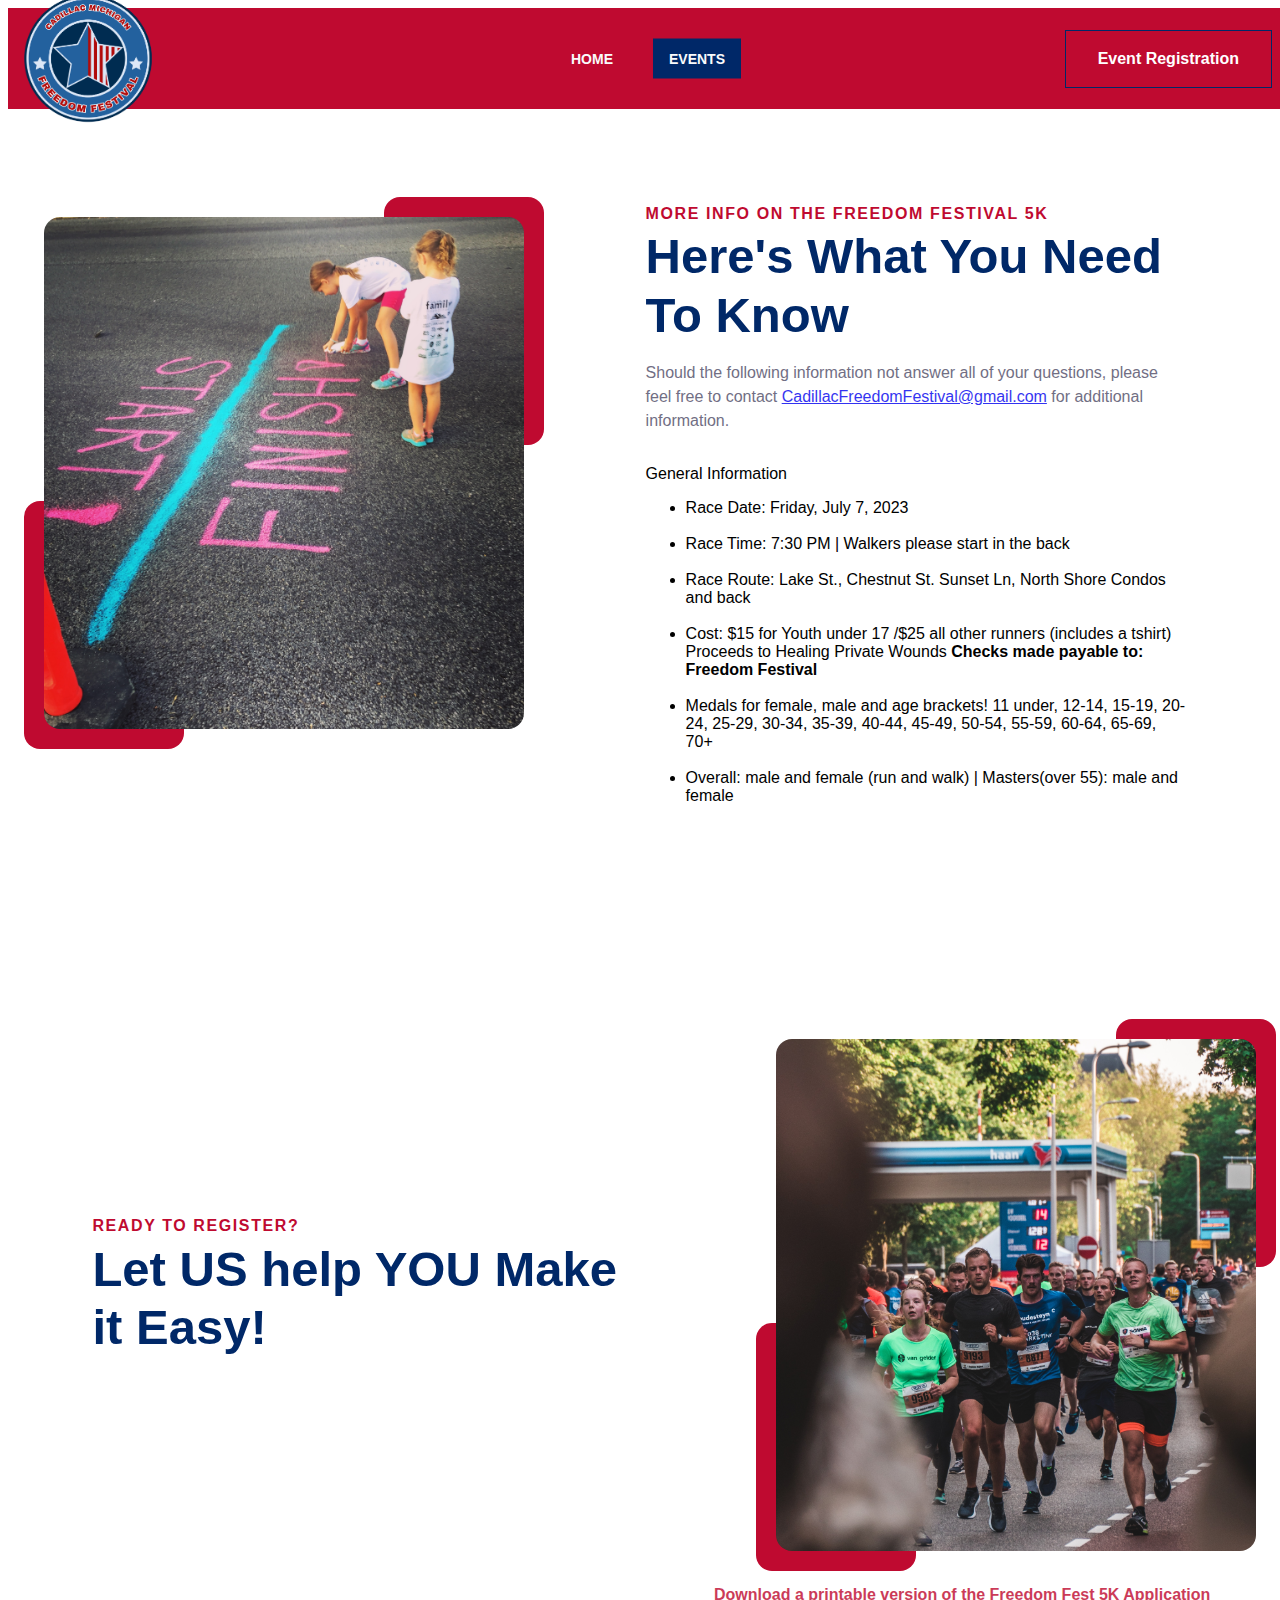
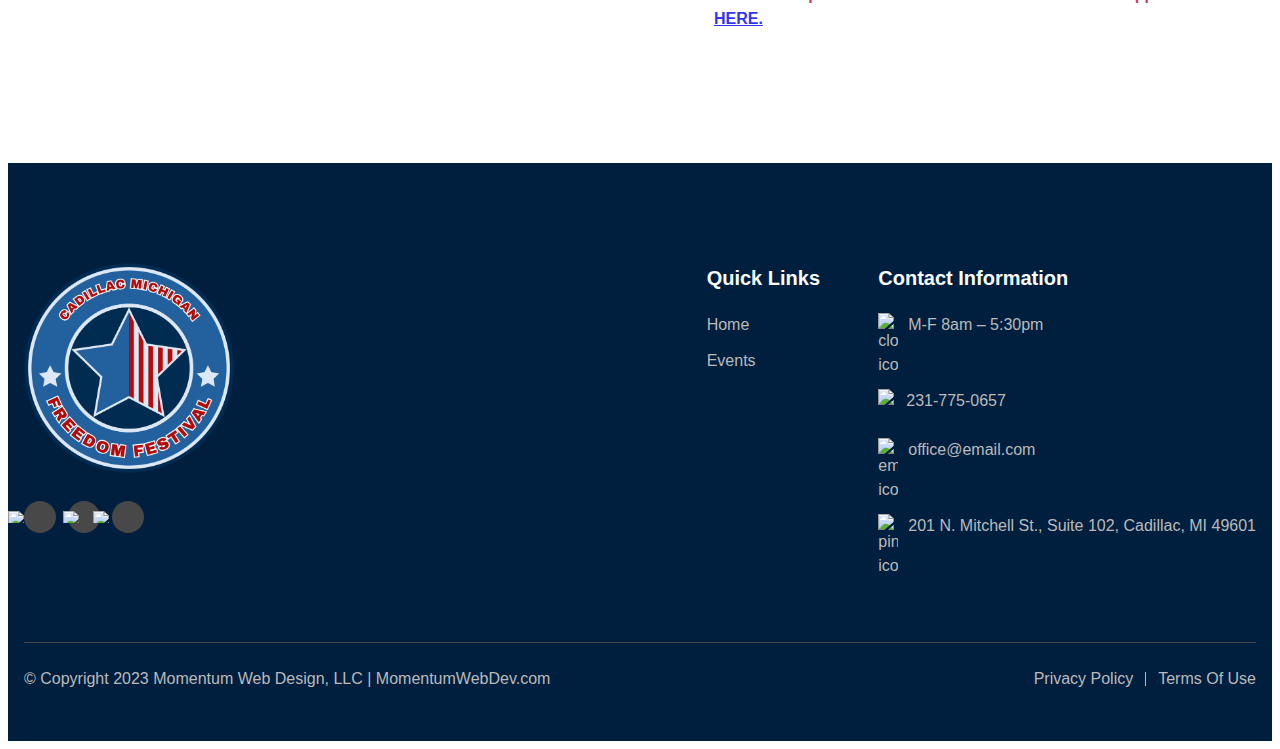
==== commit 8e28ffc5: "removed unused links" ====
--- a/5KRace.html
+++ b/5KRace.html
@@ -42,15 +42,15 @@
               <li class="cs-li">
                 <a href="events.html" class="cs-li-link cs-active"> Events </a>
               </li>
-              <li class="cs-li">
+              <!-- <li class="cs-li">
                 <a href="about.html" class="cs-li-link"> About Us </a>
-              </li>
+              </li> -->
               <!-- <li class="cs-li">
                 <a href="sponsors.html" class="cs-li-link"> Sponsors </a>
               </li> -->
-              <li class="cs-li">
+              <!-- <li class="cs-li">
                 <a href="contact.html" class="cs-li-link"> Contact </a>
-              </li>
+              </li> -->
             </ul>
           </div>
         </nav>
@@ -290,7 +290,7 @@
             <li class="cs-li">
               <a class="cs-link" href="events.html">Events</a>
             </li>
-            <li class="cs-li">
+            <!-- <li class="cs-li">
               <a class="cs-link" href="about.html">About Us</a>
             </li>
             <li class="cs-li">
@@ -301,7 +301,7 @@
             </li>
             <li class="cs-li">
               <a class="cs-link" href="donos.html">Donations</a>
-            </li>
+            </li> -->
             <!-- <li class="cs-li">
                 <a class="cs-link" href="">Contact</a>
               </li> -->
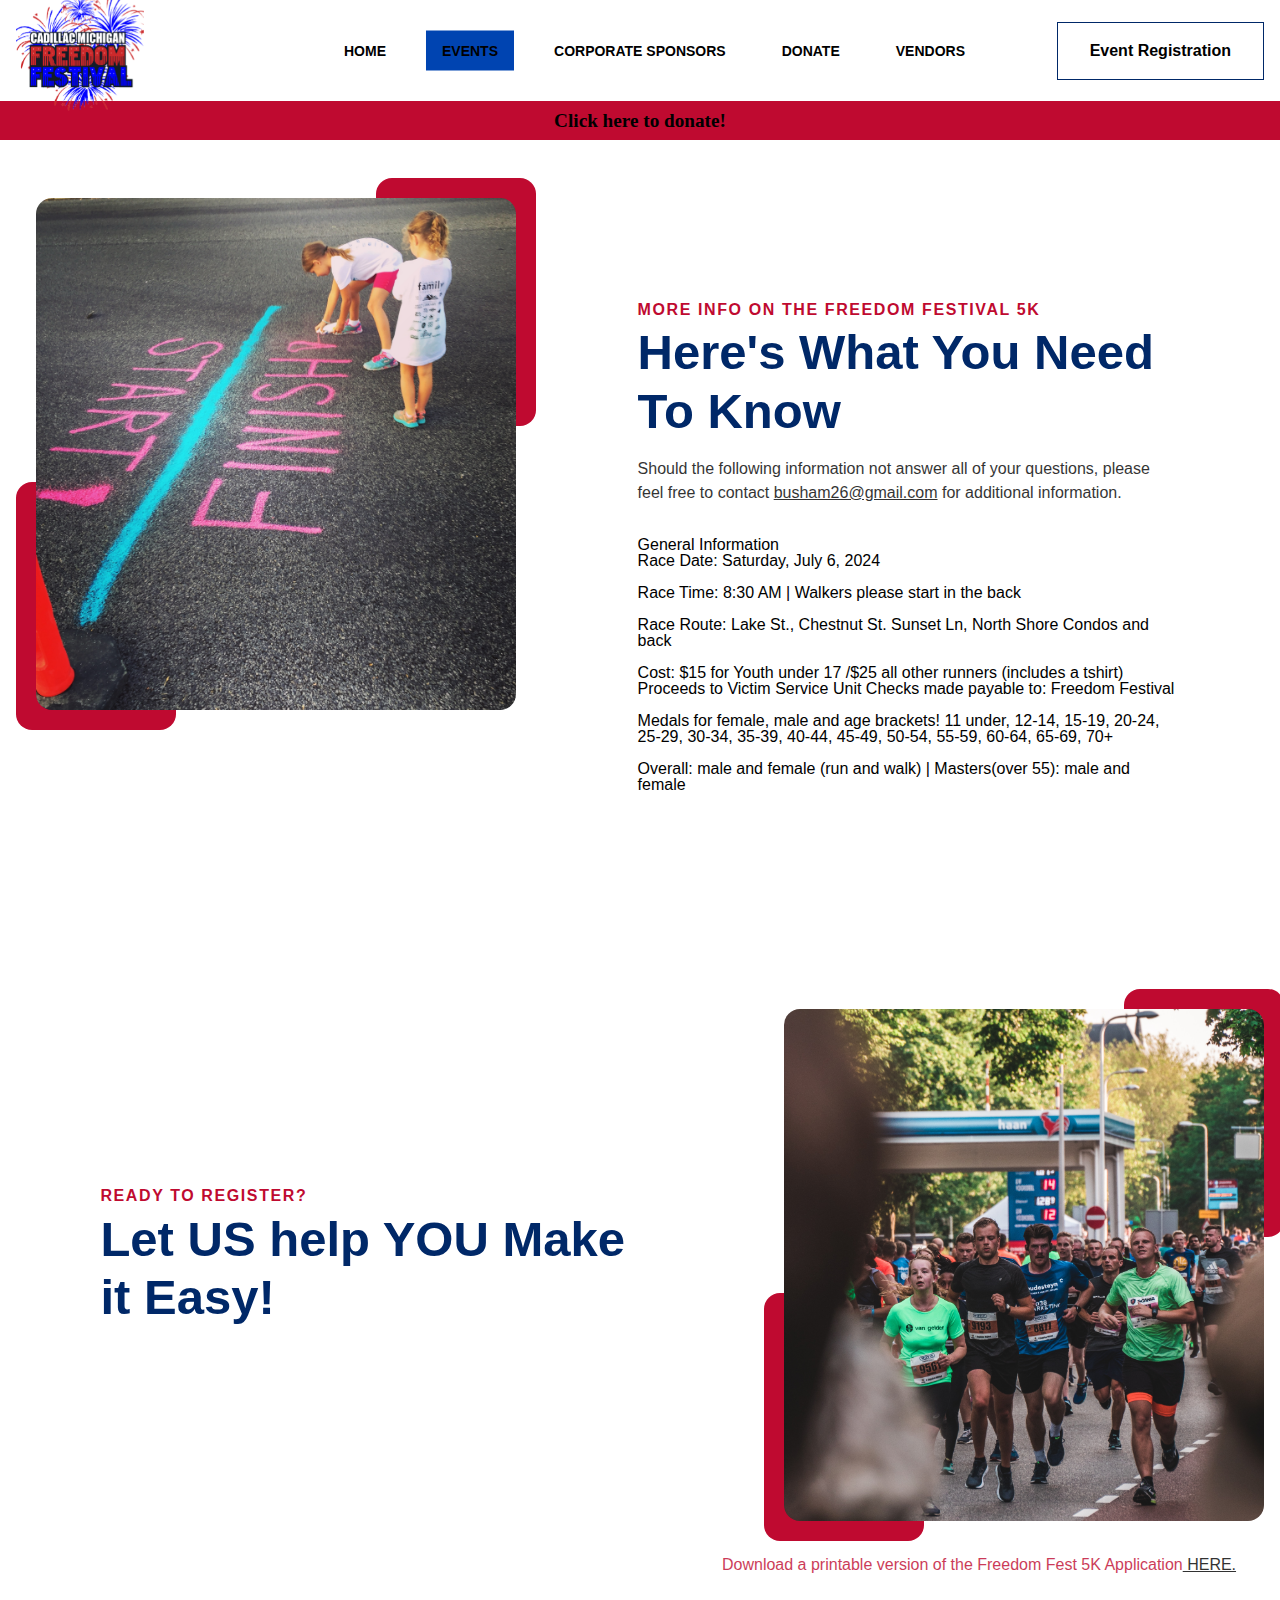
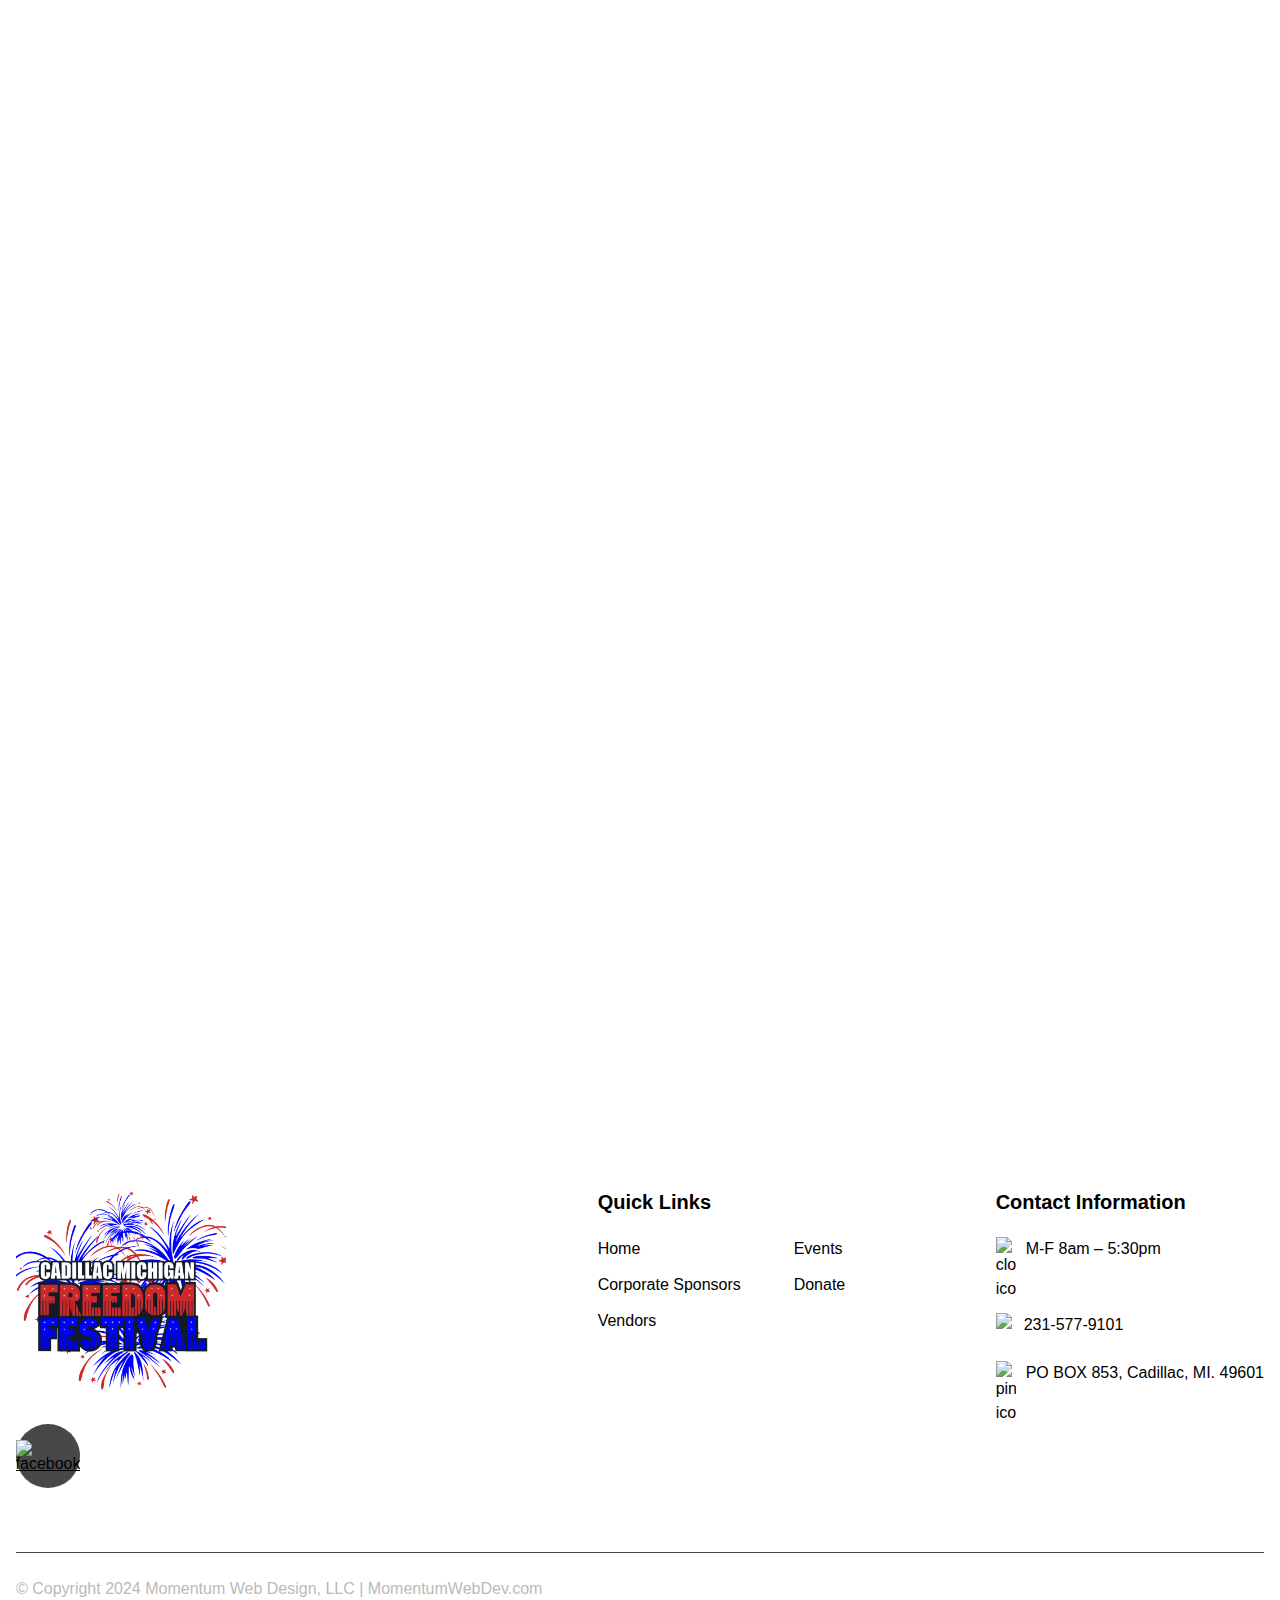
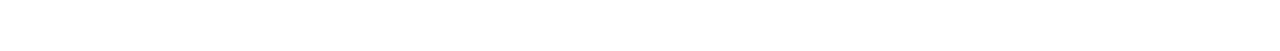
==== commit dd701e27: "Push to PRODUCTION" ====
--- a/5KRace.html
+++ b/5KRace.html
@@ -16,7 +16,7 @@
         <!--Nav Logo-->
         <a href="index.html" class="cs-logo" aria-label="back to home">
           <img
-            src="FF2023pngLOGO.png"
+            src="CFF_LOGO_FINALFR-PhotoRoom.png"
             width="60"
             height="60"
             aria-hidden="true"
@@ -42,15 +42,15 @@
               <li class="cs-li">
                 <a href="events.html" class="cs-li-link cs-active"> Events </a>
               </li>
-              <!-- <li class="cs-li">
-                <a href="about.html" class="cs-li-link"> About Us </a>
-              </li> -->
-              <!-- <li class="cs-li">
-                <a href="sponsors.html" class="cs-li-link"> Sponsors </a>
-              </li> -->
-              <!-- <li class="cs-li">
-                <a href="contact.html" class="cs-li-link"> Contact </a>
-              </li> -->
+              <li class="cs-li">
+                <a href="sponsors.html" class="cs-li-link"> Corporate Sponsors </a>
+              </li>
+               <li class="cs-li">
+                <a href="donate.html" class="cs-li-link"> Donate </a>
+              </li>
+               <li class="cs-li">
+                <a href="vendors.html" class="cs-li-link"> Vendors </a>
+              </li>
             </ul>
           </div>
         </nav>
@@ -64,6 +64,9 @@
           </button> -->
       </div>
     </header>
+    <div class="top-banner">
+      <a href="https://cadillacfreedomfestival.breezechms.com/give/online" class="banner-link">Click here to donate! </a>
+    </div>
 
     <!-- ============================================ -->
     <!--                 5KRace Info                 -->
@@ -85,26 +88,29 @@
           />
         </picture>
         <div class="cs-content">
-          <p></p>
-          <p></p>
-          <p></p>
+          <section id="sbs-72">
+            <div class="cs-container">
+              <p></p>
+              <p></p>
+            </div>
+          </section>
           <span class="cs-topper">More Info on the Freedom Festival 5K </span>
           <h2 class="cs-title">Here's What You Need To Know</h2>
           <p class="cs-text">
             Should the following information not answer all of your questions,
             please feel free to contact
-            <a href="mailto:CadillacFreedomFestival@gmail.com"
-              >CadillacFreedomFestival@gmail.com</a
+            <a href="mailto:busham26@gmail.com"
+              >busham26@gmail.com</a
             >
             for additional information.
           </p>
           <div class="cs-ul-wrapper">
             <span class="cs-header">General Information</span>
             <ul class="cs-ul cs-ul-1">
-              <li class="cs-li">Race Date: Friday, July 7, 2023</li>
-              <br />
-              <li class="cs-li">
-                Race Time: 7:30 PM | Walkers please start in the back
+              <li class="cs-li">Race Date: Saturday, July 6, 2024</li>
+              <br />
+              <li class="cs-li">
+                Race Time: 8:30 AM | Walkers please start in the back
               </li>
               <br />
               <li class="cs-li">
@@ -114,7 +120,7 @@
               <br />
               <li class="cs-li">
                 Cost: $15 for Youth under 17 /$25 all other runners (includes a
-                tshirt) Proceeds to Healing Private Wounds
+                tshirt) Proceeds to Victim Service Unit
                 <b>Checks made payable to: Freedom Festival</b>
               </li>
               <br />
@@ -129,31 +135,8 @@
                 and female
               </li>
               <br />
-              <!-- <li class="cs-li">
-                7. Each unit MUST be kept under control at all times, and
-                proceed the entire parade route unless an emergency arises.
-                (Rain is not an emergency, unless it will damage your equipment)
-              </li>
-              <br />
-              <li class="cs-li">
-                8. If you intend to throw candy from a float, we would ask that
-                you have only adults or youth over 15 doing so. Under hand only!
-              </li>
-              <br />
-              <li class="cs-li">9. The parade will happen rain or shine.</li>
-              <br />
-              <li class="cs-li">
-                The Freedom Festival Committee thanks you for making our event a
-                part of your 4th of July Celebration!
-              </li> -->
             </ul>
           </div>
-          <!-- <a
-            class="cs-button-solid"
-            aria-label="learn more about our programs"
-            href=""
-            >Learn More</a
-          > -->
         </div>
       </div>
     </section>
@@ -183,22 +166,21 @@
         </div>
       </div>
       <p class="cs-text"></p>
-      <div
-        class="breeze_form_embed"
-        data-subdomain="demo64a20d53da35a"
-        data-address="da5b85"
-        data-width="100%"
-        data-border_width="0"
-        data-border_color="000000"
-        data-background_color="ffffff"
-        data-button_color="92b765"
-      ></div>
+      <div class="breeze_form_embed" 
+        data-subdomain="cadillacfreedomfestival" 
+        data-address="c17d32" 
+        data-width="100%" 
+        data-border_width="0" 
+        data-border_color="000000" 
+        data-background_color="ffffff" 
+        data-button_color="92b765">
+      </div>
       <script src="https://app.breezechms.com/js/form_embed.js"></script>
       <div class="cs-container">
         <div class="cs-content">
           <h3 class="cs-text">
             Download a printable version of the Freedom Fest 5K Application<a
-              href="Freedom-Festival-5k-2023.pdf"
+              href="5krace\Freedom_Festival_5k.pdf"
               download
             >
               HERE.
@@ -207,8 +189,9 @@
         </div>
       </div>
     </section>
-
-    <!-- ============================================ -->
+    <iframe id="Race-Form" src="5krace\Freedom_Festival_5k.pdf" frameborder="0"></iframe>
+
+        <!-- ============================================ -->
     <!--                   Footer                     -->
     <!-- ============================================ -->
 
@@ -216,13 +199,13 @@
       <div class="cs-container">
         <!-- Logo Group -->
         <div class="cs-logo-group">
-          <a aria-label="go back to home" class="cs-logo" href="">
+          <a aria-label="go back to home" class="cs-logo" href="index.html">
             <img
               class="cs-logo-img"
               aria-hidden="true"
               loading="lazy"
               decoding="async"
-              src="FF2023pngLOGO.png"
+              src="CFF_LOGO_FINALFR-PhotoRoom.png"
               alt="logo"
               width="240"
               height="32"
@@ -233,7 +216,7 @@
             <a
               class="cs-social-link"
               aria-label="visit facebook profile"
-              href=""
+              href="https://www.facebook.com/CadillacFreedomFestival/"
             >
               <img
                 class="cs-social-img"
@@ -246,38 +229,6 @@
                 height="11"
               />
             </a>
-            <a
-              class="cs-social-link"
-              aria-label="visit twitter profile"
-              href=""
-            >
-              <img
-                class="cs-social-img"
-                aria-hidden="true"
-                loading="lazy"
-                decoding="async"
-                src="https://csimg.nyc3.cdn.digitaloceanspaces.com/Icons%2Finstragm-grey3.svg"
-                alt="twitter"
-                width="6"
-                height="11"
-              />
-            </a>
-            <a
-              class="cs-social-link"
-              aria-label="visit instagram profile"
-              href=""
-            >
-              <img
-                class="cs-social-img"
-                aria-hidden="true"
-                loading="lazy"
-                decoding="async"
-                src="https://csimg.nyc3.cdn.digitaloceanspaces.com/Icons%2Ftwitter-grey1.svg"
-                alt="instagram"
-                width="11"
-                height="11"
-              />
-            </a>
           </div>
         </div>
         <!-- Links -->
@@ -290,18 +241,15 @@
             <li class="cs-li">
               <a class="cs-link" href="events.html">Events</a>
             </li>
-            <!-- <li class="cs-li">
-              <a class="cs-link" href="about.html">About Us</a>
-            </li>
-            <li class="cs-li">
-              <a class="cs-link" href="sponsors.html">Sponsors</a>
-            </li>
-            <li class="cs-li">
-              <a class="cs-link" href="contact.html">Contact</a>
-            </li>
-            <li class="cs-li">
-              <a class="cs-link" href="donos.html">Donations</a>
-            </li> -->
+            <li class="cs-li">
+              <a class="cs-link" href="sponsors.html">Corporate Sponsors</a>
+            </li> 
+            <li class="cs-li">
+              <a class="cs-link" href="donate.html">Donate</a>
+            </li>
+            <li class="cs-li">
+              <a class="cs-link" href="vendors.html">Vendors</a>
+            </li>
             <!-- <li class="cs-li">
                 <a class="cs-link" href="">Contact</a>
               </li> -->
@@ -328,7 +276,7 @@
               </a>
             </li>
             <li class="cs-li">
-              <a class="cs-link" href="tel:231-775-0657">
+              <a class="cs-link" href="tel:231-577-9101">
                 <img
                   class="cs-contact-icon"
                   aria-hidden="true"
@@ -339,22 +287,7 @@
                   width="20"
                   height="20"
                 />
-                231-775-0657
-              </a>
-            </li>
-            <li class="cs-li">
-              <a class="cs-link" href="mailto:office@email.com">
-                <img
-                  class="cs-icon"
-                  aria-hidden="true"
-                  loading="lazy"
-                  decoding="async"
-                  src="https://csimg.nyc3.cdn.digitaloceanspaces.com/Icons%2Fmessage-grey.svg"
-                  alt="email icon"
-                  width="20"
-                  height="20"
-                />
-                office@email.com
+                231-577-9101
               </a>
             </li>
             <li class="cs-li">
@@ -370,7 +303,7 @@
                   width="20"
                   height="20"
                 />
-                201 N. Mitchell St., Suite 102, Cadillac, MI 49601
+                PO BOX 853, Cadillac, MI. 49601
               </a>
             </li>
           </ul>
@@ -378,7 +311,7 @@
       </div>
       <div class="cs-bottom">
         <span class="cs-credit">
-          © Copyright 2023
+          © Copyright 2024
           <a
             href="https://momentumwebdev.com/index.html"
             class="cs-credit-link"
@@ -386,10 +319,6 @@
             >Momentum Web Design, LLC | MomentumWebDev.com</a
           >
         </span>
-        <div class="cs-bottom-links">
-          <a href="" class="cs-bottom-link">Privacy Policy</a>
-          <a href="" class="cs-bottom-link">Terms Of Use</a>
-        </div>
       </div>
     </footer>
     <script src="script.js"></script>
--- a/style.css
+++ b/style.css
@@ -1,3 +1,56 @@
+html, body, div, span, applet, object, iframe,
+h1, h2, h3, h4, h5, h6, p, blockquote, pre,
+a, abbr, acronym, address, big, cite, code,
+del, dfn, em, img, ins, kbd, q, s, samp,
+small, strike, strong, sub, sup, tt, var,
+b, u, i, center,
+dl, dt, dd, ol, ul, li,
+fieldset, form, label, legend,
+table, caption, tbody, tfoot, thead, tr, th, td,
+article, aside, canvas, details, embed, 
+figure, figcaption, footer, header, hgroup, 
+menu, nav, output, ruby, section, summary,
+time, mark, audio, video {
+	margin: 0;
+	padding: 0;
+	border: 0;
+	font-size: 100%;
+	font: inherit;
+	vertical-align: baseline;
+}
+
+video {
+  width: 100%;
+  height: 100%;
+  background-color: #001F3F;
+}
+
+strong { font-weight: bold; }
+
+/* HTML5 display-role reset for older browsers */
+article, aside, details, figcaption, figure, 
+footer, header, hgroup, menu, nav, section {
+	display: block;
+}
+body {
+	line-height: 1;
+}
+ol, ul {
+	list-style: none;
+}
+blockquote, q {
+	quotes: none;
+}
+blockquote:before, blockquote:after,
+q:before, q:after {
+	content: '';
+	content: none;
+}
+table {
+	border-collapse: collapse;
+	border-spacing: 0;
+}
+
 @media only screen and (min-width: 0rem) {
     :root {
       /* remove this whole :root and put in your global css file that's shared on all pages, then just remove this section from all other Stitches you add later, only need this once in your global stylesheet */
@@ -36,7 +89,7 @@
       padding: 1.25rem 1rem;
       /* prevents padding from affecting height and width */
       box-sizing: border-box;
-      background: #002868;
+      background: #fff;
       -webkit-backdrop-filter: blur(27px);
       backdrop-filter: blur(27px);
       position: fixed;
@@ -47,7 +100,7 @@
       content: '';
       width: 100%;
       height: 0%;
-      background: #002868;
+      background: #fff;
       opacity: 1;
       position: absolute;
       display: block;
@@ -59,7 +112,7 @@
       content: '';
       width: 100%;
       height: 0vh;
-      background: #002868;
+      background: #fff;
       -webkit-backdrop-filter: blur(10px);
       backdrop-filter: blur(10px);
       position: absolute;
@@ -277,6 +330,29 @@
       display: none;
     }
   }
+
+  .top-banner {
+    background-color: var(--primary); /* Example background color */
+    color: white; /* Text color */
+    padding: 10px 0; /* Padding for top and bottom */
+    text-align: center; /* Center the text */
+    position: fixed;
+    z-index: 5;
+    margin-top: 6.3rem;
+    width: 100%;
+}
+
+.banner-link {
+    color: white; /* Link color */
+    font-size: 1.2em; /* Font size of the text */
+    text-decoration: none; /* No underline */
+    font-weight: bold; /* Bold text */
+}
+
+.banner-link:hover {
+    text-decoration: underline; /* Underline on hover */
+}
+
   
   /*-- -------------------------- -->
   <---     Desktop Navigation     -->
@@ -297,18 +373,18 @@
       padding: 0 1rem;
       /* prevents padding from affecting height and width */
       box-sizing: border-box;
-      background: #bf0a30;
+      background: #fff;
       -webkit-backdrop-filter: blur(27px);
       backdrop-filter: blur(27px);
       position: fixed;
-      z-index: 10000;
+      z-index: 10;
     }
     #cs-navigation:before {
       /* on scroll background */
       content: '';
       width: 100%;
       height: 0%;
-      background: #bf0a30;
+      background: #fff;
       opacity: 1;
       position: absolute;
       display: block;
@@ -380,7 +456,7 @@
       text-transform: uppercase;
       margin: 0;
       padding: 0 1rem;
-      color: var(--bodyTextColorWhite);
+      color: #000;
       display: block;
       position: relative;
       z-index: 1;
@@ -391,10 +467,11 @@
       content: '';
       width: 100%;
       height: 2.5rem;
-      background: var(--primaryLight);
+      background: #0044b1;
       opacity: 0;
       position: absolute;
       display: block;
+      color: #fff;
       top: 50%;
       left: 50%;
       z-index: -1;
@@ -417,7 +494,7 @@
       font-weight: 700;
       text-align: center;
       margin: 0;
-      color: #fff;
+      color: #000;
       min-width: 9.375rem;
       padding: 0 2rem;
       background-color: transparent;
@@ -840,6 +917,192 @@
       grid-column: span 4;
     }
   }
+
+/*-- -------------------------- -->
+<---      Events Collection     -->
+<--- -------------------------- -*/
+
+/* Mobile - 360px */
+@media only screen and (min-width: 0rem) {
+  #collection-1552 {
+    padding: var(--sectionPadding);
+  }
+  #collection-1552 .cs-container {
+    width: 100%;
+    /* changes to 1280px at tablet */
+    max-width: 34.375rem;
+    margin: auto;
+    display: flex;
+    flex-direction: column;
+    align-items: center;
+  }
+  #collection-1552 .cs-card-group {
+    width: 100%;
+    margin: 0;
+    padding: 0;
+    display: grid;
+    grid-template-columns: repeat(12, 1fr);
+  }
+  #collection-1552 .cs-item {
+    max-width: 100%;
+    height: 43vw;
+    /* removed at tablet */
+    max-height: 15.625rem;
+    /* 56px - 84px */
+    padding: clamp(3.5rem, 7vw, 5.25rem) 1.5rem;
+    box-sizing: border-box;
+    display: flex;
+    grid-column: span 12;
+    flex-direction: column;
+    justify-content: center;
+    align-items: center;
+    position: relative;
+  }
+  #collection-1552 .cs-item:hover .cs-background img {
+    opacity: .5;
+    transform: scale(1.4);
+  }
+  #collection-1552 .cs-item-offer {
+    max-height: 100%;
+    height: auto;
+    /* 40px - 80px top & bottom, 24px - 40px sides*/
+    padding: clamp(2.5rem, 8vw, 5rem) clamp(1.5rem, 4vw, 2.5rem);
+    align-items: flex-end;
+  }
+  #collection-1552 .cs-item-offer:hover {
+    /* prevents the first images from having a hover effect, its not necessary */
+  }
+  #collection-1552 .cs-item-offer:hover .cs-background img {
+    opacity: 1;
+    transform: scale(1);
+  }
+  #collection-1552 .cs-offer-tag {
+    font-size: 0.8125rem;
+    font-weight: 700;
+    line-height: 1.2em;
+    text-transform: uppercase;
+    width: fit-content;
+    margin-bottom: 0.5rem;
+    padding: 0.25rem 0.5rem;
+    color: #f7f7f7;
+    background-color: var(--secondary);
+    display: block;
+  }
+  #collection-1552 .cs-text-wrapper {
+    /* 150px - 265px */
+    max-width: clamp(9.375rem, 20vw, 16.5625rem);
+  }
+  #collection-1552 .cs-h3 {
+    font-size: var(--headerFontSize);
+    font-weight: 900;
+    line-height: 1.2em;
+    max-width: 20ch;
+    margin: 0 0 0.25rem;
+    color: white;
+  }
+  #collection-1552 .cs-item-text {
+    font-size: 1rem;
+    line-height: 1.5em;
+    color: var(--bodyTextColor);
+    display: block;
+  }
+  #collection-1552 .cs-button-solid {
+    font-size: 1rem;
+    font-weight: 700;
+    /* 46px - 56px */
+    line-height: clamp(2.875rem, 5.5vw, 3.5rem);
+    text-align: center;
+    text-decoration: none;
+    min-width: 9.375rem;
+    margin: 1rem 0 0;
+    /* prevents padding from adding to the width */
+    box-sizing: border-box;
+    padding: 0 1.5rem;
+    color: #fff;
+    background-color: var(--primary);
+    display: inline-block;
+    position: relative;
+    z-index: 1;
+  }
+  #collection-1552 .cs-button-solid:before {
+    content: "";
+    width: 0%;
+    height: 100%;
+    background: #000;
+    opacity: 1;
+    position: absolute;
+    top: 0;
+    left: 0;
+    z-index: -1;
+    transition: width 0.3s;
+  }
+  #collection-1552 .cs-button-solid:hover:before {
+    width: 100%;
+  }
+  #collection-1552 .cs-background {
+    width: 100%;
+    height: 100%;
+    background-color: #000;
+    overflow: hidden;
+    position: absolute;
+    top: 0;
+    left: 0;
+    /* set to -2 so the gradient overlay (z-index: -1) appears in front of the images, but behind the text */
+    z-index: -2;
+  }
+  #collection-1552 .cs-background img {
+    width: 100%;
+    height: 100%;
+    object-fit: cover;
+    transition: opacity .3s, transform .6s;
+  }
+  #collection-1552 .cs-category {
+    font-size: 1.25rem;
+    font-weight: 700;
+    line-height: 1.2em;
+    text-align: center;
+    text-decoration: none;
+    width: fit-content;
+    /* 12px - 20px top & bottom, 16px - 24px sides*/
+    padding: clamp(0.75rem, 2vw, 1.25rem) clamp(1rem, 3vw, 1.5rem);
+    color: var(--bodyTextColorWhite);
+    position: relative;
+    transition: background-color 0.3s, color 0.3s;
+    /* blurred background - done as a pseudo element so backdrop-filter won't distort the text */
+  }
+  #collection-1552 .cs-category:hover {
+    background-color: #ffffff;
+    color: var(--headerColor);
+  }
+  #collection-1552 .cs-category::before {
+    content: "";
+    width: 100%;
+    height: 100%;
+    backdrop-filter: blur(8px);
+    --webkit-backdrop-filter: blur(8px);
+    background-color: rgba(255, 255, 255, 0.2);
+    position: absolute;
+    top: 0;
+    left: 0;
+    z-index: -1;
+  }
+}
+/* Tablet - 768px */
+@media only screen and (min-width: 48rem) {
+  #collection-1552 .cs-container {
+    max-width: 80rem;
+  }
+  #collection-1552 .cs-item {
+    /* 188px - 348px */
+    min-height: clamp(11.75rem, 27vw, 21.75rem);
+    grid-column: span 3;
+  }
+  #collection-1552 .cs-item-offer {
+    grid-column: span 6;
+    grid-row: span 2;
+  }
+}
+                                
   
   /*-- -------------------------- -->
 <---          Services          -->
@@ -1186,6 +1449,303 @@
       transition-delay: .6s;
     }
   }
+
+  /*-- -------------------------- -->
+<---   Grand Finale Sponsors     -->
+<--- -------------------------- -*/
+
+/* Mobile - 360px */
+@media only screen and (min-width: 0rem) {
+  #meet-team-1507 {
+    padding: var(--sectionPadding);
+    background-color: #1a1a1a;
+    position: relative;
+    z-index: 1;
+    overflow: hidden;
+  }
+  #meet-team-1507 .cs-container {
+    width: 100%;
+    max-width: 80rem;
+    margin: auto;
+    display: flex;
+    flex-direction: column;
+    align-items: center;
+    /* 48px - 64px */
+    gap: clamp(3rem, 6vw, 4rem);
+    position: relative;
+  }
+  #meet-team-1507 .cs-content {
+    /* set text align to left if content needs to be left aligned */
+    text-align: center;
+    width: 100%;
+    display: flex;
+    flex-direction: column;
+    /* centers content horizontally, set to flex-start to left align */
+    align-items: center;
+    gap: 1.75rem;
+  }
+  #meet-team-1507 .cs-flex-group {
+    display: flex;
+    flex-direction: column;
+    align-items: center;
+  }
+  #meet-team-1507 .cs-title {
+    /* remove the default .cs-title margin to control the spacing by gap. allows you to remove the button without worrying about spacings*/
+    margin: 0;
+    color: #fff;
+  }
+  #meet-team-1507 .cs-button-solid {
+    font-size: 1rem;
+    font-weight: 700;
+    /* 46px - 56px */
+    line-height: clamp(2.875rem, 5.5vw, 3.5rem);
+    text-decoration: none;
+    margin: 0;
+    padding: 0 3rem;
+    color: #fff;
+    background-color: var(--secondary);
+    border-radius: 1.875rem;
+    display: inline-block;
+    position: relative;
+    z-index: 1;
+    overflow: hidden;
+    transition: color 0.3s;
+  }
+  #meet-team-1507 .cs-button-solid:before {
+    content: "";
+    width: 0%;
+    height: 100%;
+    background: var(--secondary);
+    opacity: 1;
+    display: block;
+    position: absolute;
+    top: 0;
+    left: 0;
+    z-index: -1;
+    transition: width 0.3s;
+  }
+  #meet-team-1507 .cs-button-solid:hover:before {
+    width: 100%;
+  }
+  #meet-team-1507 .cs-card-group {
+    width: 100%;
+    /* max-width is removed on tablet */
+    max-width: 43.75rem;
+    margin: 0;
+    padding: 0;
+    display: grid;
+    align-items: stretch;
+    grid-template-columns: repeat(12, 1fr);
+    /* 16px - 20px */
+    gap: clamp(1rem, 2vw, 1.25rem);
+  }
+  #meet-team-1507 .cs-item {
+    list-style: none;
+    /* 16px - 24px */
+    padding: clamp(1rem, 2vw, 1.5rem);
+    /* 24px - 32px */
+    padding-bottom: clamp(1.5rem, 3vw, 2rem);
+    border: 1px solid #484848;
+    /* 24px - 60px */
+    border-radius: clamp(1.5rem, 5vw, 3.75rem);
+    display: flex;
+    flex-direction: column;
+    grid-column: span 12;
+  }
+  #meet-team-1507 .cs-item:hover .cs-link {
+    opacity: 1;
+    transform: translateY(0);
+  }
+  #meet-team-1507 .cs-item:hover .cs-name {
+    color: var(--primary);
+  }
+  #meet-team-1507 .cs-image-group {
+    width: 100%;
+    height: 100%;
+    /* 20px - 24px */
+    margin: 0 0 clamp(1.25rem, 4vw, 1.5rem);
+    position: relative;
+    z-index: 1;
+    aspect-ratio: 0.91691395;
+  }
+  #meet-team-1507 .cs-picture {
+    width: 100%;
+    height: 100%;
+    display: block;
+    position: relative;
+    overflow: hidden;
+  }
+  #meet-team-1507 .cs-picture img {
+    width: 100%;
+    height: 100%;
+    object-fit: scale-down;
+    position: absolute;
+    top: 0;
+    left: 0;
+    z-index: -1;
+    transition: transform 0.65s;
+  }
+  #meet-team-1507 .cs-mask {
+    /* SVG Colors */
+    --maskBorder: #484848;
+    --maskBG: #1a1a1a;
+    position: absolute;
+    width: auto;
+    height: auto;
+    top: -1px;
+    right: -1px;
+    bottom: -1px;
+    left: -1px;
+  }
+  #meet-team-1507 .cs-social {
+    display: flex;
+    gap: 0.5rem;
+    position: absolute;
+    right: 50%;
+    bottom: 2.375rem;
+    z-index: 1;
+    transform: translateX(50%);
+  }
+  #meet-team-1507 .cs-link {
+    padding: 0.5rem;
+    background-color: #fff;
+    opacity: 0;
+    border-radius: 50%;
+    display: flex;
+    justify-content: center;
+    align-items: center;
+    transform: translateY(1rem);
+    transition: transform 0.3s, opacity 0.3s;
+  }
+  #meet-team-1507 .cs-link:hover .cs-icon {
+    filter: grayscale(0) brightness(1);
+  }
+  #meet-team-1507 .cs-link:nth-of-type(1) {
+    transition-delay: 0.05s;
+  }
+  #meet-team-1507 .cs-link:nth-of-type(2) {
+    transition-delay: 0.1s;
+  }
+  #meet-team-1507 .cs-link:nth-of-type(3) {
+    transition-delay: 0.15s;
+  }
+  #meet-team-1507 .cs-link:nth-of-type(4) {
+    transition-delay: 0.2s;
+  }
+  #meet-team-1507 .cs-icon {
+    width: 0.75rem;
+    height: auto;
+    filter: grayscale(100%);
+    transition: filter 0.3s;
+  }
+  #meet-team-1507 .cs-info {
+    text-align: center;
+    border-radius: 1.5rem;
+    display: flex;
+    flex-direction: column;
+    justify-content: center;
+    /* makes the info boxes grow when the items aren't matching heights */
+    flex-grow: 1;
+    transition: background-color 0.3s;
+  }
+  #meet-team-1507 .cs-name {
+    font-size: 1.25rem;
+    font-weight: bold;
+    margin: 0 0 0.25rem;
+    color: #fff;
+    gap: 1rem;
+    transition: color 0.3s;
+  }
+  #meet-team-1507 .cs-job {
+    font-weight: bold;
+    color: #bababa;
+    transition: color 0.3s;
+  }
+  #meet-team-1507 .cs-graphic {
+    display: none;
+    position: absolute;
+    z-index: 1;
+  }
+  #meet-team-1507 .cs-background {
+    --backgroundBG: #fff;
+    width: 100%;
+    min-width: 120rem;
+    height: auto;
+    position: absolute;
+    left: 0;
+  }
+  #meet-team-1507 .cs-background-top {
+    top: 0;
+  }
+  #meet-team-1507 .cs-background-bottom {
+    bottom: 0;
+    transform: rotateX(180deg);
+  }
+}
+/* In between - 500px */
+@media only screen and (min-width: 31.25rem) {
+  #meet-team-1507 .cs-item {
+    grid-column: span 6;
+  }
+}
+/* Tablet - 768px */
+@media only screen and (min-width: 48rem) {
+  #meet-team-1507 .cs-content {
+    flex-direction: row;
+    justify-content: space-between;
+  }
+  #meet-team-1507 .cs-flex-group {
+    text-align: left;
+    align-items: flex-start;
+  }
+  #meet-team-1507 .cs-title {
+    max-width: none;
+  }
+}
+/* Desktop - 1024px */
+@media only screen and (min-width: 64rem) {
+  #meet-team-1507 .cs-card-group {
+    max-width: none;
+  }
+  #meet-team-1507 .cs-item {
+    grid-column: span 3;
+  }
+  #meet-team-1507 .cs-graphic {
+    display: block;
+  }
+  #meet-team-1507 .cs-graphic-one {
+    width: 5.375rem;
+    height: 4.75rem;
+    top: 8.125rem;
+    left: -2.5rem;
+    transform: rotate(-15deg);
+  }
+  #meet-team-1507 .cs-graphic-two {
+    width: 8.3125rem;
+    height: 2.375rem;
+    right: -1.0625rem;
+    bottom: 0;
+    transform: rotate(-30deg);
+  }
+}
+/* Large Desktop - 1300px */
+@media only screen and (min-width: 81.25rem) {
+  #meet-team-1507 .cs-graphic-one {
+    width: 9.1875rem;
+    height: 4.0625rem;
+    top: 12.5rem;
+    left: -5.625rem;
+    transform: rotate(-15deg);
+  }
+  #meet-team-1507 .cs-graphic-two {
+    width: 13.4375rem;
+    height: 3.75rem;
+    right: -5.625rem;
+    bottom: 0;
+    transform: rotate(-30deg);
+  }
+}
+                                
 
   /*-- -------------------------- -->
 <---            Events             -->
@@ -1608,9 +2168,11 @@
     #sbs-72 .cs-text {
       /* Override.  cs-topper cs-title and first cs-text should be removed and put into your global css sheet so it can control every instance of them on your site and is consistent. This selector is a section specific override that stays inside this stitch */
       margin-bottom: 1rem;
+      color: #000;
     }
     #sbs-72 .cs-text:last-of-type {
       margin-bottom: 2rem;
+      color: #000;
     }
     #sbs-72 .cs-title {
       /* Override.  cs-topper cs-title and first cs-text should be removed and put into your global css sheet so it can control every instance of them on your site and is consistent. This selector is a section specific override that stays inside this stitch */
@@ -1942,7 +2504,7 @@
       padding: var(--sectionPadding);
       /* 30px - 50px */
       padding-bottom: clamp(1.875rem, 5vw, 3.125rem);
-      background-color: #001F3F;
+      background-color: #FFF;
     }
     #cs-footer-840 .cs-container {
       width: 100%;
@@ -1984,8 +2546,8 @@
       gap: 0.75em;
     }
     #cs-footer-840 .cs-social-link {
-      width: 2rem;
-      height: 2rem;
+      width: 4rem;
+      height: 4rem;
       background-color: #484848;
       border-radius: 50%;
       display: flex;
@@ -2003,7 +2565,7 @@
       filter: grayscale(1) brightness(1000%);
     }
     #cs-footer-840 .cs-social-img {
-      height: 0.75rem;
+      height: 2rem;
       width: auto;
       display: block;
     }
@@ -2012,7 +2574,7 @@
       line-height: 1.5em;
       font-weight: 700;
       margin: 0 0 1.25rem 0;
-      color: var(--bodyTextColorWhite);
+      color: #000;
       display: block;
       position: relative;
     }
@@ -2042,7 +2604,7 @@
       text-decoration: none;
       line-height: 1.5em;
       text-align: left;
-      color: #BABABA;
+      color: #000;
       display: inline-flex;
       align-items: flex-start;
       gap: 0.5rem;
@@ -2167,11 +2729,1163 @@
       right: auto;
     }
   }
+
+  /*-- -------------------------- -->
+<---          Itenerary          -->
+<--- -------------------------- -*/
+
+/* Mobile - 360px */
+@media only screen and (min-width: 0rem) {
+  #sbsr-1124 {
+      padding: var(--sectionPadding);
+      background-color: #f7f7f7;
+      position: relative;
+      z-index: 1;
+  }
+  #sbsr-1124 .cs-container {
+      width: 100%;
+      /* changes to 1280px at desktop */
+      max-width: 34.375rem;
+      margin: auto;
+      display: flex;
+      flex-direction: column;
+      align-items: center;
+      gap: 3em;
+  }
+  #sbsr-1124 .cs-content {
+      /* set text align to left if content needs to be left aligned */
+      text-align: left;
+      width: 100%;
+      max-width: 32.625rem;
+      display: flex;
+      flex-direction: column;
+      /* centers content horizontally, set to flex-start to left align */
+      align-items: flex-start;
+  }
+
+  #sbsr-1124 .cs-topper {
+      color: var(--primaryLight);
+  }
+  #sbsr-1124 .cs-text {
+      margin-bottom: 1rem;
+      color: #000;
+  }
+  #sbsr-1124 .cs-text:last-of-type {
+      margin-bottom: 2rem;
+  }
+  #sbsr-1124 .cs-ul {
+      width: 100%;
+      margin: 0 0 2rem 0;
+      padding-left: 1.25rem;
+      /* prevents padding from affecting width and height */
+      box-sizing: border-box;
+      display: flex;
+      flex-direction: column;
+      align-items: flex-start;
+      gap: 0.5rem;
+  }
+  #sbsr-1124 .cs-li {
+      font-size: var(--bodyFontSize);
+      line-height: 1.5em;
+      list-style: none;
+      text-align: left;
+      width: 100%;
+      max-width: 25rem;
+      margin: 0;
+      color: #000;
+      position: relative;
+  }
+  #sbsr-1124 .cs-li:before {
+      /* bullet */
+      content: "";
+      width: 4px;
+      height: 4px;
+      border-radius: 50%;
+      background: currentColor;
+      opacity: 1;
+      position: absolute;
+      display: block;
+      top: 0.625rem;
+      left: -0.9375rem;
+  }
+  #sbsr-1124 .cs-button-solid {
+      font-size: 1rem;
+      /* 46px - 56px */
+      line-height: clamp(2.875rem, 5.5vw, 3.5rem);
+      text-decoration: none;
+      font-weight: 700;
+      text-align: center;
+      margin: 0;
+      color: #fff;
+      min-width: 12.5rem;
+      padding: 0 1.5rem;
+      background-color: var(--primary);
+      border-radius: 0.5rem;
+      display: inline-block;
+      position: relative;
+      z-index: 1;
+      /* prevents padding from adding to the width */
+      box-sizing: border-box;
+  }
+  #sbsr-1124 .cs-button-solid:before {
+      content: "";
+      position: absolute;
+      height: 100%;
+      width: 0%;
+      background: #000;
+      opacity: 1;
+      top: 0;
+      left: 0;
+      z-index: -1;
+      border-radius: 0.5rem;
+      transition: width 0.3s;
+  }
+  #sbsr-1124 .cs-button-solid:hover:before {
+      width: 100%;
+  }
+  #sbsr-1124 .cs-image-group {
+      /* scaling entire section down. font-size starts at a min in vw, and stops when that value reaches 1em (16px). Since we want the picture elements to base their font size on the parent and not the root, we use ems for this entire section  */
+      font-size: min(2.18vw, 0.791em);
+      width: 41.375em;
+      height: 47.25em;
+      position: relative;
+      z-index: 1;
+  }
+  #sbsr-1124 .cs-picture {
+      /* width 100% so we can match the border radius with the circle graphic easier */
+      width: 100%;
+      height: 48.875em;
+      display: flex;
+      justify-content: center;
+      align-items: flex-end;
+      /* clips images to the shape of the parent */
+      overflow: hidden;
+      position: absolute;
+      bottom: 0;
+      left: 50%;
+      z-index: 10;
+      transform: translateX(-50%);
+  }
+  #sbsr-1124 .cs-picture img {
+      width: auto;
+      height: 48.875em;
+      position: relative;
+      bottom: -1.125em;
+      left: 0;
+  }
+  #sbsr-1124 .cs-picture1 {
+      /* this is set to match the curve of the circle graphic behind it */
+      border-radius: 0 0 47.8% 47.4%;
+  }
+  #sbsr-1124 .cs-picture2 {
+      /* this is the picture mask, we make the picture element a specific height and width thats smaller than the actual image, and where the actual image overflows the new dimensions it gets cut off by the overflow:hidden.  This crop is the image that overlaps the circle shapes we created.  */
+      width: 25.8125em;
+      height: 46.4375em;
+      border-radius: 0 0 1.1875em 0;
+      /* place the cropped image exactly over the cs-picture1 to finish the masking effect */
+      left: 17.3125em;
+      bottom: 1.3125em;
+  }
+  #sbsr-1124 .cs-picture2 img {
+      position: absolute;
+      top: 0;
+      left: 0;
+  }
+  #sbsr-1124 .cs-graphic {
+      width: 100%;
+      height: auto;
+      position: absolute;
+      bottom: 0;
+      left: 0;
+      z-index: -1;
+      /* flips it horizontally */
+      /* transform: scaleX(-1); */
+  }
+  #sbsr-1124 .cs-stat {
+      text-align: center;
+      display: inline-flex;
+      justify-content: center;
+      align-items: center;
+      flex-direction: column;
+      gap: 0.25em;
+      position: absolute;
+      top: 4.625em;
+      right: 1.75em;
+      z-index: 1;
+  }
+  #sbsr-1124 .cs-number {
+      /* 20px - 39px */
+      font-size: clamp(1.25rem, 3vw, 2.4375rem);
+      line-height: 1.2em;
+      font-weight: 700;
+      text-align: inherit;
+      margin: 0;
+      color: var(--bodyTextColorWhite);
+  }
+  #sbsr-1124 .cs-desc {
+      /* 10px - 14px */
+      font-size: clamp(0.625rem, 1vw, 0.875rem);
+      line-height: 1.5em;
+      text-align: inherit;
+      width: 100%;
+      /* 80px - 148px */
+      max-width: clamp(5rem, 11vw, 9.25rem);
+      margin: 0;
+      color: var(--bodyTextColorWhite);
+  }
+  #sbsr-1124 .cs-blob {
+      width: 142%;
+      max-width: 12.5rem;
+      height: auto;
+      position: absolute;
+      top: 50%;
+      left: 50%;
+      z-index: -1;
+      transform: translate(-50%, -50%);
+  }
+  #sbsr-1124 .cs-arrow {
+      width: 8.125em;
+      height: auto;
+      position: absolute;
+      top: clamp(150%, 14vw, 180%);
+      right: -0.3125em;
+      /* the scaleX flips it horizontally */
+      transform: rotate(52deg) scaleX(-1);
+  }
+}
+/* Desktop - 1024px */
+@media only screen and (min-width: 64rem) {
+  #sbsr-1124 .cs-container {
+      max-width: 80rem;
+      flex-direction: row;
+      align-items: center;
+      justify-content: space-between;
+  }
+  #sbsr-1124 .cs-image-group {
+      /* reset the scale */
+      font-size: min(1.2vw, 1em);
+      /* prevent flexbox from squishing it */
+      flex: none;
+      /* sends it to the right in the 2nd position */
+      order: 2;
+  }
+  #sbsr-1124 .cs-content {
+      width: 50%;
+  }
+}
+
+                              
+
+  /*<-- -------------------------- -->
+<---          Coming Soon         -->
+<--- -------------------------- -*/
+
+*, *:before, *:after {
+  /* prevents padding from affecting height and width */
+  box-sizing: border-box;
+}
+.cs-topper {
+  font-family: Arial, Helvetica, sans-serif;
+  font-size: var(--topperFontSize);
+  line-height: 1.2em;
+  text-transform: uppercase;
+  text-align: inherit;
+  letter-spacing: .1em;
+  font-weight: 700;
+  color: var(--primary);
+  margin-bottom: 0.25rem;
+  display: block;
+}
+
+.cs-title {
+  font-size: var(--headerFontSize);
+  font-weight: 900;
+  line-height: 1.2em;
+  text-align: inherit;
+  max-width: 43.75rem;
+  margin: 0 0 1rem 0;
+  color: var(--headerColor);
+  position: relative;
+}
+
+.cs-text {
+  font-family: Arial, Helvetica, sans-serif;
+  font-size: var(--bodyFontSize);
+  line-height: 1.5em;
+  text-align: inherit;
+  width: 100%;
+  max-width: 40.625rem;
+  margin: 0;
+  color: var(--bodyTextColor);
+}
+                          
+
+/* Mobile - 360px */
+@media only screen and (min-width: 0rem) {
+  @keyframes floatAnimation {
+    0% {
+      transform: translateY(0);
+    }
+    50% {
+      transform: translateY(-2rem);
+    }
+    100% {
+      transform: translateY(0);
+    }
+  }
+  @keyframes floatAnimation2 {
+    0% {
+      transform: translateY(0);
+    }
+    50% {
+      transform: translateY(-3rem);
+    }
+    100% {
+      transform: translateY(0);
+    }
+  }
+  #events-1522 {
+    padding: var(--sectionPadding);
+    overflow: hidden;
+    position: relative;
+    z-index: 1;
+  }
+  #events-1522 .cs-container {
+    width: 100%;
+    /* changes to 1280px at desktop */
+    max-width: 44rem;
+    margin: auto;
+    display: flex;
+    flex-direction: column;
+    align-items: center;
+    /* 48px - 64px */
+    gap: clamp(3rem, 6vw, 4rem);
+  }
+  #events-1522 .cs-content {
+    /* set text align to left if content needs to be left aligned */
+    text-align: center;
+    width: 100%;
+    display: flex;
+    flex-direction: column;
+    /* centers content horizontally, set to flex-start to left align */
+    align-items: center;
+  }
+  #events-1522 .cs-title {
+    font-family: Arial, Helvetica, sans-serif;
+    max-width: 24ch;
+  }
+  #events-1522 .cs-wrapper {
+    width: 100%;
+    display: flex;
+    flex-direction: column;
+    /* 16px - 20px */
+    gap: clamp(1rem, 3vw, 1.25rem);
+  }
+  #events-1522 .cs-picture {
+    width: 100%;
+    /* 200px - 300px */
+    min-height: clamp(12.5rem, 40vw, 18.75rem);
+    border-radius: 1.5rem;
+    /* clips the corners of the img tags */
+    overflow: hidden;
+    display: block;
+    position: relative;
+    z-index: 1;
+  }
+  #events-1522 .cs-picture img {
+    width: 100%;
+    height: 100%;
+    object-fit: cover;
+    position: absolute;
+    top: 0;
+    left: 0;
+  }
+  #events-1522 .cs-card-group {
+    margin: 0;
+    padding: 0;
+    display: flex;
+    flex-direction: column;
+    /* 16px - 20px */
+    gap: clamp(1rem, 3vw, 1.25rem);
+  }
+  #events-1522 .cs-item {
+    list-style: none;
+    border: 1px solid #E8E8E8;
+    background-color: #fff;
+    overflow: hidden;
+    /* 24px - 40px */
+    border-radius: clamp(1.5rem, 4vw, 2.5rem);
+    position: relative;
+    z-index: 1;
+  }
+  #events-1522 .cs-item:before {
+    /* background color overlay for dark mode*/
+    content: '';
+    width: 100%;
+    height: 100%;
+    background-color: rgba(0, 0, 0, 0.2);
+    position: absolute;
+    display: none;
+    top: 0;
+    left: 0;
+    z-index: -1;
+  }
+  #events-1522 .cs-item:hover .cs-date {
+    border-color: var(--secondary);
+  }
+  #events-1522 .cs-item:hover .cs-date:before {
+    background-color: var(--secondary);
+  }
+  #events-1522 .cs-link {
+    text-decoration: none;
+    width: 100%;
+    /* 16px - 24px */
+    padding: clamp(1rem, 3vw, 1.5rem);
+    /* prevents padding from affecting height and width */
+    box-sizing: border-box;
+    display: flex;
+    justify-content: flex-start;
+    align-items: center;
+    /* 16px - 24px */
+    gap: clamp(1rem, 3vw, 1.5rem);
+  }
+  #events-1522 .cs-date {
+    font-size: 1rem;
+    line-height: 1.5em;
+    /* 56px - 80px */
+    width: clamp(3.5rem, 7vw, 5rem);
+    height: clamp(3.5rem, 7vw, 5rem);
+    margin: 0;
+    color: var(--headerColor);
+    border: 1px solid #bababa;
+    /* clips the pseudo to remove the corners */
+    overflow: hidden;
+    border-radius: 50%;
+    display: flex;
+    justify-content: center;
+    align-items: center;
+    flex-direction: column;
+    position: relative;
+    z-index: 1;
+    transition: border-color 0.3s;
+  }
+  #events-1522 .cs-date:before {
+    /* background color */
+    content: '';
+    width: 100%;
+    height: 100%;
+    background-color: #bababa;
+    opacity: .1;
+    position: absolute;
+    display: block;
+    top: 0;
+    left: 0;
+    z-index: -1;
+    transition: background-color 0.3s;
+  }
+  #events-1522 .cs-date strong {
+    line-height: 1.2em;
+    font-weight: 700;
+    color: #000;
+  }
+  #events-1522 .cs-h3 {
+    /* 20px - 25px */
+    font-family: Arial, Helvetica, sans-serif;
+    font-size: clamp(1.25rem, 4vw, 1.5625rem);
+    line-height: 1.2em;
+    font-weight: 700;
+    /* 4px - 16px */
+    margin: 0 0 clamp(0.25rem, 1vw, 0.5rem);
+    color: var(--headerColor);
+  }
+  #events-1522 .cs-time {
+    font-family: Arial, Helvetica, sans-serif;
+    font-size: 1rem;
+    line-height: 1.5em;
+    margin: 0;
+    color: var(--bodyTextColor);
+    display: flex;
+    justify-content: flex-start;
+    align-items: flex-start;
+    gap: 0.5rem;
+  }
+  #events-1522 .cs-floater-wrapper {
+    width: 100%;
+    max-width: 120rem;
+    height: 100%;
+    position: absolute;
+    top: 0;
+    left: 50%;
+    z-index: -1;
+    transform: translateX(-50%);
+  }
+  #events-1522 .cs-floater1 {
+    width: 32.5rem;
+    height: auto;
+    position: absolute;
+    left: 56%;
+    top: -11.25rem;
+    z-index: -1;
+    transform: rotate(-150deg);
+    animation-name: floatAnimation;
+    animation-duration: 5s;
+    animation-timing-function: ease-in-out;
+    animation-fill-mode: forwards;
+    animation-iteration-count: infinite;
+  }
+  #events-1522 .cs-floater2 {
+    width: 44.375rem;
+    height: auto;
+    position: absolute;
+    right: 50%;
+    top: 50%;
+    z-index: -1;
+    transform: translateY(-50%) rotate(-105deg);
+    animation-name: floatAnimation2;
+    animation-duration: 14s;
+    animation-timing-function: ease-in-out;
+    animation-fill-mode: forwards;
+    animation-iteration-count: infinite;
+  }
+}
+/* Small Desktop - 1024px */
+@media only screen and (min-width: 64rem) {
+  #events-1522 .cs-container {
+    max-width: 80rem;
+  }
+  #events-1522 .cs-wrapper {
+    flex-direction: row;
+  }
+  #events-1522 .cs-picture {
+    object-fit: none;
+    height: auto;
+    width: 60%;
+  }
+  #events-1522 .cs-card-group {
+    width: 50%;
+    max-width: 33.875rem;
+    /* prevents flexbox from squishing it */
+    flex: none;
+  }
+  #events-1522 .cs-floater1 {
+    top: 0.625rem;
+    left: auto;
+    right: -10.625rem;
+  }
+  #events-1522 .cs-floater2 {
+    top: 9.375rem;
+    right: auto;
+    left: -21.875rem;
+    transform: rotate(-105deg);
+  }
+}
+                                
                                   
-                                  
-                                  
+/*-- -------------------------- -->
+<---           Logos            -->
+<--- -------------------------- -*/
+
+/* Mobile - 360px */
+@media only screen and (min-width: 0rem) {
+  #logos-572 {
+    /* 60px - 130px */
+    padding: clamp(3.75rem, 8vw, 8.125rem) 1rem;
+    background-color: var(--secondary);
+  }
+  #logos-572 .cs-container {
+    width: 100%;
+    max-width: 80rem;
+    margin: auto;
+    display: flex;
+    flex-wrap: wrap;
+    align-items: center;
+    justify-content: center;
+    /* 48px - 64px */
+    gap: clamp(3rem, 6vw, 4rem);
+  }
+  #logos-572 .cs-logo {
+    width: auto;
+    max-width: 90%;
+    height: auto;
+    margin: 0;
+    display: block;
+  }
+}
+/* Tablet - 768px */
+@media only screen and (min-width: 48rem) {
+  #logos-572 .cs-container {
+    justify-content: space-between;
+  }
+  #logos-572 .cs-logo {
+    width: 20%;
+    /* the max width becomes whatever the actual width of the image is */
+    max-width: max-content;
+    height: auto;
+    display: block;
+  }
+}
+
+/*-- -------------------------- -->
+<---          Services          -->
+<--- -------------------------- -*/
+
+/* Mobile - 360px */
+@media only screen and (min-width: 0rem) {
+  #services-597 {
+      padding: var(--sectionPadding);
+      overflow: hidden;
+  }
+  #services-597 .cs-container {
+      width: 100%;
+      /* changes to 1280px at tablet */
+      max-width: 34.375rem;
+      margin: auto;
+      display: flex;
+      flex-direction: column;
+      align-items: center;
+      gap: 3rem;
+  }
+  #services-597 .cs-content {
+      /* set text aling to left if content needs to be left aligned */
+      text-align: center;
+      width: 100%;
+      display: flex;
+      flex-direction: column;
+      /* centers content horizontally, set to flex-start to left align */
+      align-items: center;
+  }
+
+  #services-597 .cs-card-group {
+      width: 100%;
+      margin: 0;
+      /* 36px - 80px top & bottom */
+      /* 24px - 88px right & left */
+      padding: clamp(2.25rem, 6vw, 5rem) clamp(1.5rem, 6.4vw, 5.5rem);
+      background-color: #fff;
+      box-shadow: 0px 3px 20px rgba(0, 0, 0, 0.1);
+      /* prevents padding and border from affecting height and width */
+      box-sizing: border-box;
+      display: flex;
+      flex-direction: column;
+      gap: 1.25rem;
+      /* 32px - 64px */
+      row-gap: clamp(2rem, 7vw, 4rem);
+  }
+  #services-597 .cs-item {
+      text-align: left;
+      list-style: none;
+      display: flex;
+      flex-direction: column;
+      align-items: flex-start;
+      gap: 1rem;
+  }
+  #services-597 .cs-h3 {
+      /* 20px - 25px */
+      font-size: clamp(1.25rem, 3vw, 1.5625rem);
+      line-height: 1.2em;
+      font-weight: 700;
+      margin: 0;
+      color: var(--headerColor);
+  }
+  #services-597 .cs-item-text {
+      /* 14px - 16px */
+      font-size: clamp(0.875rem, 3vw, 1rem);
+      line-height: 1.5em;
+      font-weight: 400;
+      margin: 0;
+      color: var(--bodyTextColor);
+  }
+}
+/* Tablet - 768px */
+@media only screen and (min-width: 48rem) {
+  #services-597 .cs-container {
+      max-width: 80rem;
+  }
+  #services-597 .cs-card-group {
+      flex-direction: row;
+      flex-wrap: wrap;
+      justify-content: space-between;
+      /* 48px - 64px */
+      row-gap: clamp(3rem, 6vw, 4rem);
+  }
+  #services-597 .cs-item {
+      width: 31%;
+  }
+}
+
+/*-- -------------------------- -->
+<---          Donate            -->
+<--- -------------------------- -*/
+
+/* Mobile - 360px */
+@media only screen and (min-width: 0rem) {
+  #pricing-1316 {
+      padding: var(--sectionPadding);
+      /* clips the cs-floater and prevents it from causing overflow issues */
+      overflow: hidden;
+      background-color: #f7f7f7;
+      position: relative;
+      z-index: 1;
+  }
+  #pricing-1316 .cs-container {
+      width: 100%;
+      /* changes to 1280px at tablet */
+      max-width: 36.5rem;
+      margin: auto;
+      display: flex;
+      flex-direction: column;
+      align-items: center;
+      /* 48px - 64px */
+      gap: clamp(3rem, 6vw, 4rem);
+  }
+  #pricing-1316 .cs-content {
+      /* set text align to left if content needs to be left aligned */
+      text-align: center;
+      width: 100%;
+      max-width: 33.875rem;
+      display: flex;
+      flex-direction: column;
+      /* centers content horizontally, set to flex-start to left align */
+      align-items: center;
+  }
+
+  #pricing-1316 .cs-title {
+      max-width: 20ch;
+  }
+  #pricing-1316 .cs-text {
+      margin-bottom: 1rem;
+  }
+  #pricing-1316 .cs-text:last-of-type {
+      margin-bottom: 2rem;
+  }
+  #pricing-1316 .cs-button-solid {
+      font-size: 1rem;
+      /* 46px - 56px */
+      line-height: clamp(2.875rem, 5.5vw, 3.5rem);
+      text-decoration: none;
+      font-weight: 700;
+      text-align: center;
+      margin: 0;
+      color: #1a1a1a;
+      min-width: 9.375rem;
+      padding: 0 1.5rem;
+      background-color: var(--primary);
+      display: inline-block;
+      position: relative;
+      z-index: 1;
+      /* prevents padding from adding to the width */
+      box-sizing: border-box;
+      transition: color 0.3s;
+  }
+  #pricing-1316 .cs-button-solid:before {
+      content: "";
+      position: absolute;
+      height: 100%;
+      width: 0%;
+      background: #000;
+      opacity: 1;
+      top: 0;
+      left: 0;
+      z-index: -1;
+      transition: width 0.3s;
+  }
+  #pricing-1316 .cs-button-solid:hover {
+      color: #fff;
+  }
+  #pricing-1316 .cs-button-solid:hover:before {
+      width: 100%;
+  }
+  #pricing-1316 .cs-card-group {
+      width: 100%;
+      max-width: 39.375rem;
+      padding: 0;
+      margin: 0;
+      display: flex;
+      flex-direction: column;
+      align-items: center;
+      justify-content: center;
+      /* 16px - 20px */
+      gap: clamp(1rem, 2.3vw, 1.25rem);
+  }
+  #pricing-1316 .cs-item {
+      text-align: center;
+      list-style: none;
+      width: 100%;
+      margin: 0;
+      /* 32px - 40px top & bootm */
+      /* 16px - 24px left & right */
+      padding: clamp(2rem, 4.4vw, 2.5rem) clamp(1rem, 2.3vw, 1.5rem);
+      /* prevents padding and border from affecting height and width */
+      box-sizing: border-box;
+      background-color: #fff;
+      display: flex;
+      flex-direction: column;
+      align-items: center;
+  }
+  #pricing-1316 .cs-package {
+      /* 13px - 16px */
+      font-size: clamp(0.8125rem, 1.5vw, 1rem);
+      line-height: 1.2em;
+      text-align: inherit;
+      text-transform: uppercase;
+      font-weight: 700;
+      /* 4px - 8px */
+      margin: 0 0 clamp(0.25rem, 1vw, 0.5rem) 0;
+  }
+  #pricing-1316 .cs-desc {
+      font-size: 1rem;
+      line-height: 1.5em;
+      text-align: inherit;
+      margin: 0 0 1rem 0;
+      color: var(--bodyTextColor);
+      display: block;
+  }
+  #pricing-1316 .cs-price {
+      /* 31px - 49px */
+      font-size: clamp(1.9375rem, 4vw, 3.0625rem);
+      line-height: 1.2em;
+      font-weight: 700;
+      text-align: inherit;
+      margin: 0;
+      padding: 0;
+      color: var(--headerColor);
+      display: flex;
+      justify-content: center;
+      align-items: flex-end;
+  }
+  #pricing-1316 .cs-duration {
+      font-size: 1rem;
+      line-height: 1.5em;
+      font-weight: 400;
+      text-align: inherit;
+      margin: 0;
+      /* 4px - 8px */
+      padding: clamp(0.25rem, 1vw, 0.5rem) 0;
+      color: var(--bodyTextColor);
+      display: block;
+  }
+  #pricing-1316 .cs-ul {
+      width: 100%;
+      /* 16px - 24px */
+      margin: clamp(1rem, 2vw, 1.25rem) 0 auto 0;
+      padding: clamp(1rem, 2vw, 1.25rem) 0 0 0;
+      display: flex;
+      flex-direction: column;
+      align-items: center;
+      /* 8px - 12px */
+      gap: clamp(0.5rem, 1.5vw, 0.75rem);
+      position: relative;
+  }
+  #pricing-1316 .cs-ul:before {
+      content: "";
+      width: 100%;
+      max-width: 15.625rem;
+      height: 1px;
+      background: linear-gradient(
+          90deg,
+          rgba(232, 232, 232, 0.2) 0%,
+          #e8e8e8 53.78%,
+          rgba(232, 232, 232, 0.2) 100%
+      );
+      opacity: 1;
+      position: absolute;
+      display: block;
+      top: 0;
+      left: 50%;
+      transform: translateX(-50%);
+  }
+  #pricing-1316 .cs-li {
+      /* 14px - 16px */
+      font-size: clamp(0.875rem, 1.5vw, 1rem);
+      list-style: none;
+      line-height: 1.5em;
+      font-weight: 400;
+      text-align: inherit;
+      margin: 0;
+      padding: 0;
+      color: var(--bodyTextColor);
+      display: block;
+  }
+  #pricing-1316 .cs-button-transparent {
+      font-size: 1rem;
+      /* 46px - 56px */
+      line-height: clamp(2.875rem, 5.5vw, 3.5rem);
+      text-decoration: none;
+      font-weight: 700;
+      text-align: center;
+      margin: 0;
+      color: var(--primary);
+      min-width: 9.375rem;
+      padding: 0 1.5rem;
+      background-color: transparent;
+      border: 1px solid var(--primary);
+      display: inline-block;
+      position: relative;
+      z-index: 1;
+      /* prevents padding from adding to the width */
+      box-sizing: border-box;
+      transition:
+          color 0.3s,
+          border-color 0.3s,
+          background-color 0.3s;
+  }
+  #pricing-1316 .cs-button-transparent:before {
+      content: "";
+      position: absolute;
+      height: 100%;
+      width: 0%;
+      background: #000;
+      opacity: 1;
+      top: 0;
+      left: 0;
+      z-index: -1;
+      transition: width 0.3s;
+  }
+  #pricing-1316 .cs-button-transparent:hover {
+      color: #fff;
+      border-color: #000;
+      background-color: #000;
+  }
+  #pricing-1316 .cs-button-transparent:hover:before {
+      width: 100%;
+  }
+  #pricing-1316 .cs-button-transparent {
+      /* this is the section specific override if you choose to pull out the cs-button-transparent and place it in a global stylesheet to resue acorss the entire site */
+      /* 28px - 40px */
+      margin-top: clamp(1.75rem, 3vw, 2.5rem);
+  }
+  #pricing-1316 .cs-floater {
+      width: 40.75rem;
+      height: auto;
+      position: absolute;
+      top: 0;
+      left: 0;
+      z-index: -1;
+  }
+}
+/* Tablet - 768px */
+@media only screen and (min-width: 48rem) {
+  #pricing-1316 .cs-container {
+      max-width: 80rem;
+  }
+  #pricing-1316 .cs-container .cs-card-group {
+      margin-bottom: 4.5rem;
+      flex-direction: row;
+      align-items: stretch;
+  }
+  #pricing-1316 .cs-container .cs-item:nth-of-type(2) {
+      transform: translateY(4.5rem);
+  }
+}
+/* Small Desktop - 1024px */
+@media only screen and (min-width: 64rem) {
+  #pricing-1316 .cs-container {
+      flex-direction: row;
+      justify-content: space-between;
+  }
+  #pricing-1316 .cs-content {
+      text-align: left;
+      align-items: flex-start;
+  }
+  #pricing-1316 .cs-card-group {
+      width: 56.7%;
+      /* prevents flexbox from squishing it */
+      flex: none;
+  }
+}
+
+/*-- -------------------------- -->
+<---          Vendors           -->
+<--- -------------------------- -*/
+
+/* Mobile - 360px */
+@media only screen and (min-width: 0rem) {
+  #services-1331 {
+      padding: var(--sectionPadding);
+      background-color: #f7f7f7;
+      position: relative;
+      z-index: 1;
+  }
+  #services-1331 .cs-container {
+      width: 100%;
+      /* changes to 1280px at tablet */
+      max-width: 34.375rem;
+      margin: auto;
+      display: flex;
+      flex-direction: column;
+      align-items: center;
+      /* 48px - 64px */
+      gap: clamp(3rem, 6vw, 4rem);
+  }
+  #services-1331 .cs-content {
+      width: 100%;
+      display: flex;
+      flex-direction: column;
+      /* centers content horizontally, set to flex-start to left align */
+      align-items: flex-start;
+      /* set text align to left if content needs to be left aligned */
+      text-align: center;
+  }
+  #services-1331 .cs-flex-group {
+      /* prevents flexbox from squishing it */
+      flex: none;
+  }
+
+  #services-1331 .cs-card-group {
+      width: 100%;
+      margin: 0;
+      padding: 0;
+      display: grid;
+      grid-template-columns: repeat(12, 1fr);
+      row-gap: 1rem;
+  }
+  #services-1331 .cs-item {
+      list-style: none;
+      width: 100%;
+      box-sizing: border-box;
+      /* 40px - 60px top & bottom,  20px - 48px left & right, */
+      padding: clamp(2.5rem, 4.1vw, 3.75rem) clamp(1.25rem, 3.4vw, 3rem);
+      background-color: #fff;
+      grid-column: span 12;
+      transition:
+          transform 0.3s,
+          box-shadow 0.3s;
+  }
+  #services-1331 .cs-item:hover {
+      transform: translateY(-1rem);
+      box-shadow: rgba(149, 157, 165, 0.1) 0px 8px 24px;
+  }
+  #services-1331 .cs-link {
+      text-decoration: none;
+      display: flex;
+      flex-direction: column;
+      justify-content: center;
+      /* set text align to center if content needs to be centrally aligned */
+      text-align: left;
+  }
+  #services-1331 .cs-step {
+      font-size: var(--topperFontSize);
+      line-height: 1.2em;
+      font-weight: 700;
+      text-transform: uppercase;
+      letter-spacing: 0.1em;
+      /* 48px - 100px */
+      margin-bottom: clamp(3rem, 7.8vw, 6.25rem);
+      color: var(--primary);
+      display: block;
+      text-align: inherit;
+  }
+  #services-1331 .cs-h3 {
+      font-size: 1.25rem;
+      line-height: 1.2em;
+      font-weight: 900;
+      margin: 0;
+      margin-bottom: 0.75rem;
+      color: var(--headerColor);
+      transition: color 0.3s;
+      text-align: inherit;
+  }
+  #services-1331 .cs-item-text {
+      /* 14px - 16px */
+      font-size: clamp(0.875rem, 1.5vw, 1rem);
+      line-height: 1.5em;
+      margin: 0;
+      color: var(--bodyTextColor);
+      transition: color 0.3s;
+      text-align: inherit;
+  }
+  #services-1331 .cs-background {
+      width: 100%;
+      height: 100%;
+      position: absolute;
+      bottom: 0;
+      left: 0;
+      z-index: -2;
+  }
+  #services-1331 .cs-background img {
+      width: 100%;
+      height: 100%;
+      opacity: 0.06;
+      object-fit: cover;
+      position: absolute;
+      top: 0;
+      left: 0;
+  }
+}
+/* Tablet - 768px */
+@media only screen and (min-width: 48rem) {
+  #services-1331 .cs-container {
+      max-width: 80rem;
+  }
+  #services-1331 .cs-content {
+      flex-direction: row;
+      justify-content: space-between;
+      align-items: flex-end;
+      /* 48px - 80px */
+      gap: clamp(3rem, 6vw, 5rem);
+      text-align: left;
+  }
+  #services-1331 .cs-title {
+      margin: 0;
+  }
+  #services-1331 .cs-flex-group {
+      width: 50%;
+  }
+  #services-1331 .cs-card-group {
+      flex-direction: row;
+      justify-content: space-between;
+      flex-wrap: wrap;
+      column-gap: 1rem;
+  }
+  #services-1331 .cs-item {
+      grid-column: span 4;
+  }
+}
+
+                              
+                              
   
   /* CUSTOM CSS */
+
+  #services-1331 .cs-item {
+    text-decoration: none;
+    color: #000;
+  }
+
+  a:-webkit-any-link {
+    color: #000;
+  }
+
+
+  #Sponsorship-Form {
+    width: 100%;
+    height: 975px;
+  }
+  #Vendor-Form {
+    width: 100%;
+    height: 975px;
+  }
+  #Parade-Form {
+    width: 100%;
+    height: 975px;
+  }
+  #CarShow-Form {
+    width: 100%;
+    height: 975px;
+  }
+  #Race-Form {
+    width: 100%;
+    height: 975px;
+  }
+
+  #Pork-Form {
+    width: 100%;
+    height: 975px;
+  }
+
+  .cs-li-big {
+    font-size: 1.475rem;
+  }
 
   #hero-492 .custom-text {
     font-family: 'Playball', cursive;
@@ -2187,7 +3901,7 @@
   }
 
   #services-965 .cs-text2 {
-    font-family: 'Roboto', 'Arial', sans-serif;
+    font-family: 'Prompt', sans-serif;
     font-size: var(--bodyFontSize);
     line-height: 1.5em;
     text-align: inherit;
@@ -2217,3 +3931,495 @@
     /* prevents flexbox from squishing it */
     flex: none;
   }
+
+  /*-- -------------------------- -->
+<---       DRONE SHOW           -->
+<--- -------------------------- -*/
+
+/* Mobile - 360px */
+@media only screen and (min-width: 0rem) {
+  #sbs-1591 {
+    padding: var(--sectionPadding);
+  }
+  #sbs-1591 .cs-container {
+    width: 100%;
+    /* changes to 1280px at desktop */
+    max-width: 34.375rem;
+    margin: auto;
+    display: flex;
+    flex-direction: column;
+    align-items: center;
+    /* 48px - 64px */
+    gap: clamp(3rem, 6vw, 4rem);
+  }
+  #sbs-1591 .cs-content {
+    /* set text align to left if content needs to be left aligned */
+    text-align: left;
+    width: 100%;
+    max-width: 36.625rem;
+    display: flex;
+    flex-direction: column;
+    /* centers content horizontally, set to flex-start to left align */
+    align-items: flex-start;
+  }
+  #sbs-1591 .cs-text {
+    margin-bottom: 1rem;
+  }
+  #sbs-1591 .cs-text:last-of-type {
+    margin-bottom: 2rem;
+  }
+  #sbs-1591 .cs-button-solid {
+    font-size: 1rem;
+    /* 46px - 56px */
+    line-height: clamp(2.875rem, 5.5vw, 3.5rem);
+    text-decoration: none;
+    font-weight: 700;
+    text-align: center;
+    margin: 0;
+    color: #fff;
+    min-width: 9.375rem;
+    padding: 0 3rem;
+    background-color: var(--primary);
+    display: inline-block;
+    position: relative;
+    z-index: 1;
+    /* prevents padding from adding to the width */
+    box-sizing: border-box;
+  }
+  #sbs-1591 .cs-button-solid:before {
+    content: '';
+    position: absolute;
+    height: 100%;
+    width: 0%;
+    background: #000;
+    opacity: 1;
+    top: 0;
+    left: 0;
+    z-index: -1;
+    transition: width .3s;
+  }
+  #sbs-1591 .cs-button-solid:hover:before {
+    width: 100%;
+  }
+  #sbs-1591 .cs-image-group {
+    /* scales the whole group based on the view width size and stop when that vales equals .745em, resets at desktop */
+    font-size: min(1.959vw, .745em);
+    width: 39.375em;
+    /* we set a minimum height so it never gets smaller than this value */
+    min-height: 39.25em;
+    display: block;
+    position: relative;
+    z-index: 1;
+  }
+  #sbs-1591 .cs-picture {
+    position: absolute;
+  }
+  #sbs-1591 .cs-picture img {
+    width: 100%;
+    height: 100%;
+    object-fit: cover;
+    position: absolute;
+    top: 0;
+    left: 0;
+  }
+  #sbs-1591 .cs-picture1 {
+    /* the percentage heights allow them to be responsive to the height of the parent cs-image-group. On desktop, when the felxbox is set to aling-items: stretch, the cs-image group will stretch to fill the height of the parent container. So when you add more content to the cs-content group and make it taller, the cs-image group will get taller with it and every image will stretch with the parent, making this entire group responsive to the changing amounts of content next to it */
+    width: 25.8125em;
+    height: 79.617834%;
+    top: 0;
+    left: 0;
+    z-index: -1;
+  }
+  #sbs-1591 .cs-picture2 {
+    width: 25.8125em;
+    height: 44.585987%;
+    bottom: 0;
+    right: 0;
+    z-index: 10;
+  }
+}
+/* Tablet - 768px */
+@media only screen and (min-width: 48rem) {
+  #sbs-1591 .cs-container {
+    max-width: 80rem;
+    flex-direction: row;
+    justify-content: space-between;
+    align-items: stretch;
+  }
+  #sbs-1591 .cs-content {
+    /* this padding sets a minimum gap between the top and bottom of the content div and the top and bottom of the cs-image-group */
+    padding: 3.75rem 0;
+    /* while the cs-image-group will stretch to fill the height of the parent, this property will ensure that the cs-content group aligns itse;f in the center of the parent div instead of stretching */
+    align-self: center;
+  }
+  #sbs-1591 .cs-image-group {
+    font-size: min(1.2vw, 1em);
+    flex: none;
+  }
+}
+                                
+
+  /*-- -------------------------- -->
+<---           Video            -->
+<--- -------------------------- -*/
+
+/* Mobile - 360px */
+@media only screen and (min-width: 0rem) {
+  #video-548 {
+      padding: var(--sectionPadding);
+  }
+  #video-548 .cs-container {
+      width: 100%;
+      max-width: 80rem;
+      margin: auto;
+      display: flex;
+      flex-direction: column;
+      align-items: center;
+      /* 48px - 64px */
+      gap: clamp(3rem, 6vw, 4rem);
+  }
+  #video-548 .cs-content {
+      /* set text align to left if content needs to be left aligned */
+      text-align: center;
+      width: 100%;
+      display: flex;
+      flex-direction: column;
+      /* centers content horizontally, set to flex-start to left align */
+      align-items: center;
+  }
+
+  #video-548 .cs-big-link {
+      width: 100%;
+      /* 430px - 580px */
+      height: clamp(26.875rem, 43vw, 36.25rem);
+      display: flex;
+      justify-content: center;
+      align-items: center;
+      position: relative;
+  }
+  #video-548 .cs-big-link:hover .cs-background img {
+      transform: scale(1.1);
+  }
+  #video-548 .cs-background {
+      width: 100%;
+      height: 100%;
+      /* clips the img from overflowing the container on hover */
+      overflow: hidden;
+      display: block;
+      position: relative;
+      top: 0;
+      left: 0;
+      z-index: 1;
+  }
+  #video-548 .cs-background:before {
+      /* color overlay */
+      content: "";
+      width: 100%;
+      height: 100%;
+      background: var(--primary);
+      opacity: 0.72;
+      background-blend-mode: multiply;
+      position: absolute;
+      display: block;
+      top: 0;
+      left: 0;
+      z-index: 10;
+  }
+  #video-548 .cs-background img {
+      position: absolute;
+      top: 0;
+      left: 0;
+      height: 100%;
+      width: 100%;
+      object-fit: cover;
+      z-index: -1;
+      transition: transform 0.7s;
+  }
+  #video-548 .cs-link-icon {
+      /* 80px - 110px */
+      width: clamp(5rem, 11vw, 6.875rem);
+      height: clamp(5rem, 11vw, 6.875rem);
+      border-radius: 50%;
+      position: absolute;
+      z-index: 10;
+      transition:
+          transform 0.3s,
+          box-shadow 0.3s;
+  }
+  #video-548 .cs-link-icon:hover {
+      transform: scale(1.1);
+      box-shadow: rgba(0, 0, 0, 0.5) 0px 7px 29px 0px;
+  }
+}
+
+
+/* Modal Styles */
+.modal {
+  display: none; /* Hidden by default */
+  position: fixed; /* Stay in place */
+  z-index: 100; /* Sit on top */
+  left: 0;
+  top: 0;
+  width: 100%; /* Full width */
+  height: 100%; /* Full height */
+  overflow: auto; /* Enable scroll if needed */
+  background-color: rgb(0,0,0); /* Fallback color */
+  background-color: rgba(0,0,0,0.4); /* Black w/ opacity */
+}
+
+.modal-content {
+  position: relative;
+  background-color: #fefefe;
+  margin: auto;
+  padding: 0;
+  border: 1px solid #888;
+  width: 80%;
+  box-shadow: 0 4px 8px 0 rgba(0,0,0,0.2);
+  animation-name: animatetop;
+  animation-duration: 0.4s;
+}
+
+.close {
+  color: #aaa;
+  float: right;
+  font-size: 28px;
+  font-weight: bold;
+}
+
+.close:hover,
+.close:focus {
+  color: black;
+  text-decoration: none;
+  cursor: pointer;
+}
+
+iframe {
+  width: 100%;
+  height: 400px; /* Adjust as needed */
+}
+                              
+
+
+ /** Sponsor Marquee **/
+
+
+  @keyframes slide {
+    from {
+      transform: translateX(0);
+    }
+    to {
+      transform: translateX(-100%);
+    }
+  }
+  
+  .logos {
+    overflow: hidden;
+    padding: 30px 0;
+    background: white;
+    white-space: nowrap;
+    position: relative;
+  }
+  
+  .logos:before,
+  .logos:after {
+    position: absolute;
+    top: 0;
+    width: 250px;
+    height: 100%;
+    content: "";
+    z-index: 2;
+  }
+  
+  .logos:before {
+    left: 0;
+    background: linear-gradient(to left, rgba(255, 255, 255, 0), white);
+  }
+  
+  .logos:after {
+    right: 0;
+    background: linear-gradient(to right, rgba(255, 255, 255, 0), white);
+  }
+  
+  .logos:hover .logos-slide {
+    animation-play-state: paused;
+  }
+  
+  .logos-slide {
+    display: inline-block;
+    animation: 15s slide infinite linear;
+  }
+  
+  .logos-slide img {
+    height: 75px;
+    margin: 0 40px;
+  }
+
+  .scroll-container {
+    height: 22.5rem; /* Adjust this as needed */
+    overflow: hidden;
+    background-color: var(--primary);
+    padding: 10px;
+    display: flex;
+    justify-content: center;
+    align-items: center;
+}
+
+.scrolling-list {
+    display: grid;
+    grid-template-columns: repeat(3, 1fr);
+    align-items: center;
+    justify-items: center;
+    position: relative;
+    animation: scroll 10s linear infinite;
+}
+
+.sponsor-name {
+    margin: 10px;
+    color: #fff;
+    padding-left: 150px;
+    padding-right: 150px;
+    text-align: center; /* Ensure text is centered in each cell */
+}
+
+@keyframes scroll {
+    0% {
+        top: 100%;
+    }
+    100% {
+        top: -100%;
+    }
+}
+
+/* Responsive adjustments */
+@media only screen and (max-width: 768px) {
+    .scrolling-list {
+        grid-template-columns: repeat(2, 1fr); /* 2 columns for tablet and smaller */
+    }
+    .sponsor-name {
+      padding-left: 50px; /* Reduced padding for tablets */
+      padding-right: 50px;
+  }
+}
+
+@media only screen and (max-width: 480px) {
+    .scrolling-list {
+        grid-template-columns: 1fr; /* 1 column for mobile */
+    }
+    .sponsor-name {
+      padding-left: 20px; /* Even smaller padding for mobile */
+      padding-right: 20px;
+  }
+}
+
+.sponsor-name i {
+  margin-right: 5px; /* Space between icon and text */
+  font-size: 1em; /* Adjust the size of the icon */
+}
+
+
+
+  
+/* Countdown Timer */
+
+.container {
+  color: #000;
+  margin: 10 10;
+  text-align: center;
+}
+
+h1 {
+  font-weight: normal;
+  letter-spacing: .275rem;
+}
+
+#countdown li {
+  display: inline-block;
+  font-size: 1.5em;
+  list-style-type: none;
+  padding: 1em;
+}
+
+#countdown li span {
+  display: block;
+  font-size: 4.5rem;
+  text-transform: uppercase;
+}
+
+.emoji {
+  display: none;
+  padding: 1rem;
+}
+
+.emoji span {
+  font-size: 4rem;
+  padding: 0 .5rem;
+}
+
+@media all and (max-width: 768px) {
+  h1 {
+    font-size: calc(1.5rem * var(--smaller));
+  }
+  
+  li {
+    font-size: calc(1.125rem * var(--smaller));
+  }
+  
+  li span {
+    font-size: calc(3.375rem * var(--smaller));
+  }
+}
+
+/* Countdown Timer Ribbon */
+
+.ribbon{
+  font-size:20px;
+  position:relative;
+  display:inline-block;
+  margin: 0;
+  padding: 0;
+  text-align:center;
+}
+.text{
+  display:inline-block;
+  padding:0.5em 1em;
+  min-width:20em;
+  line-height:1.2em;
+  background: #bf0a30;
+  position:relative;
+  color: #fff;
+}
+.ribbon:after,.ribbon:before,
+.text:before,.text:after,
+.bold:before{
+  content:'';
+  position:absolute;
+  border-style:solid;
+}
+.ribbon:before{
+  top:0.3em; left:0.2em;
+  width:100%; height:100%;
+  border:none;
+  background:#EBECED;
+  z-index:-2;
+}
+.text:before{
+  bottom:100%; left:0;
+  border-width: .5em .7em 0 0;
+  border-color: transparent #990928 transparent transparent;
+}
+.text:after{
+  top:100%; right:0;
+  border-width: .5em 2em 0 0;
+  border-color: #990928 transparent transparent transparent;
+}
+.ribbon:after, .bold:before{
+  top:0.5em;right:-2em;
+  border-width: 1.1em 1em 1.1em 3em;
+  border-color: #990928 transparent #990928 #990928;
+  z-index:-1;
+}
+.bold:before{
+  border-color: #EBECED transparent #EBECED #EBECED;
+  top:0.7em;
+  right:-2.3em;
+}
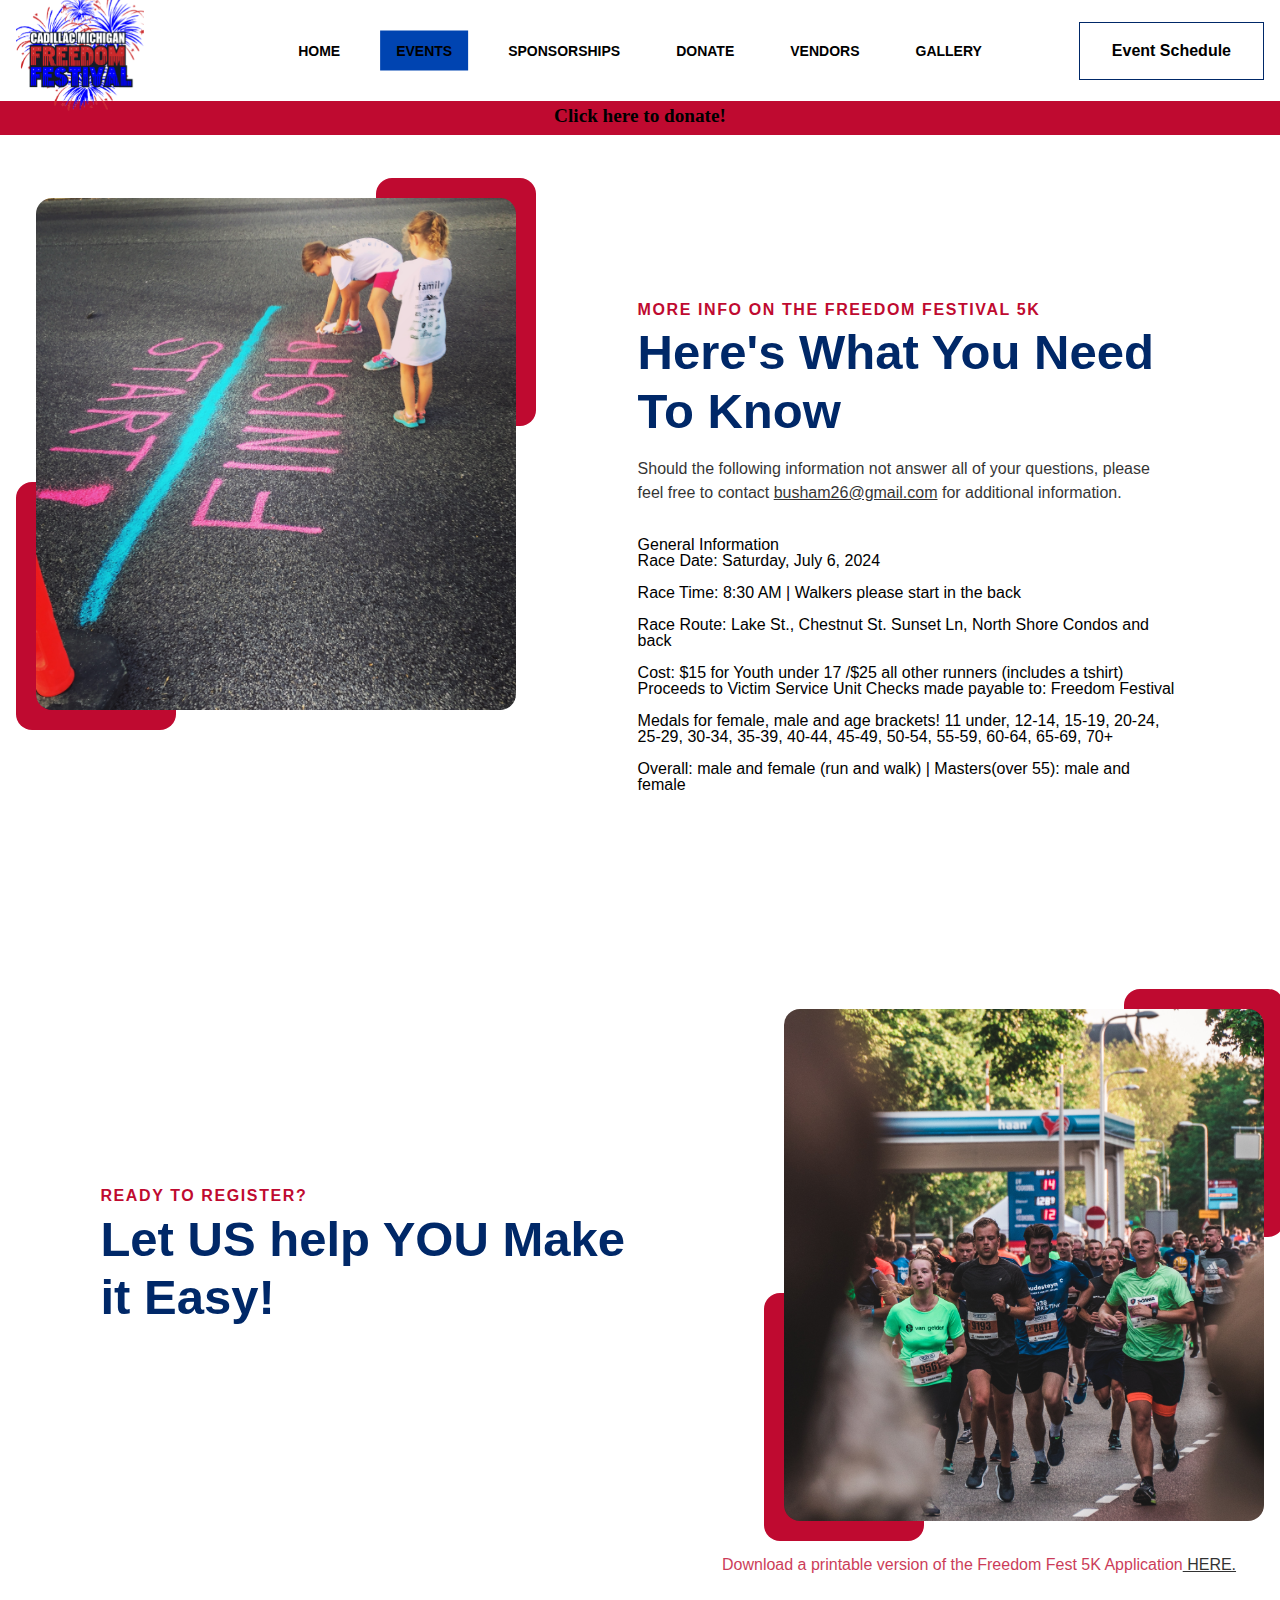
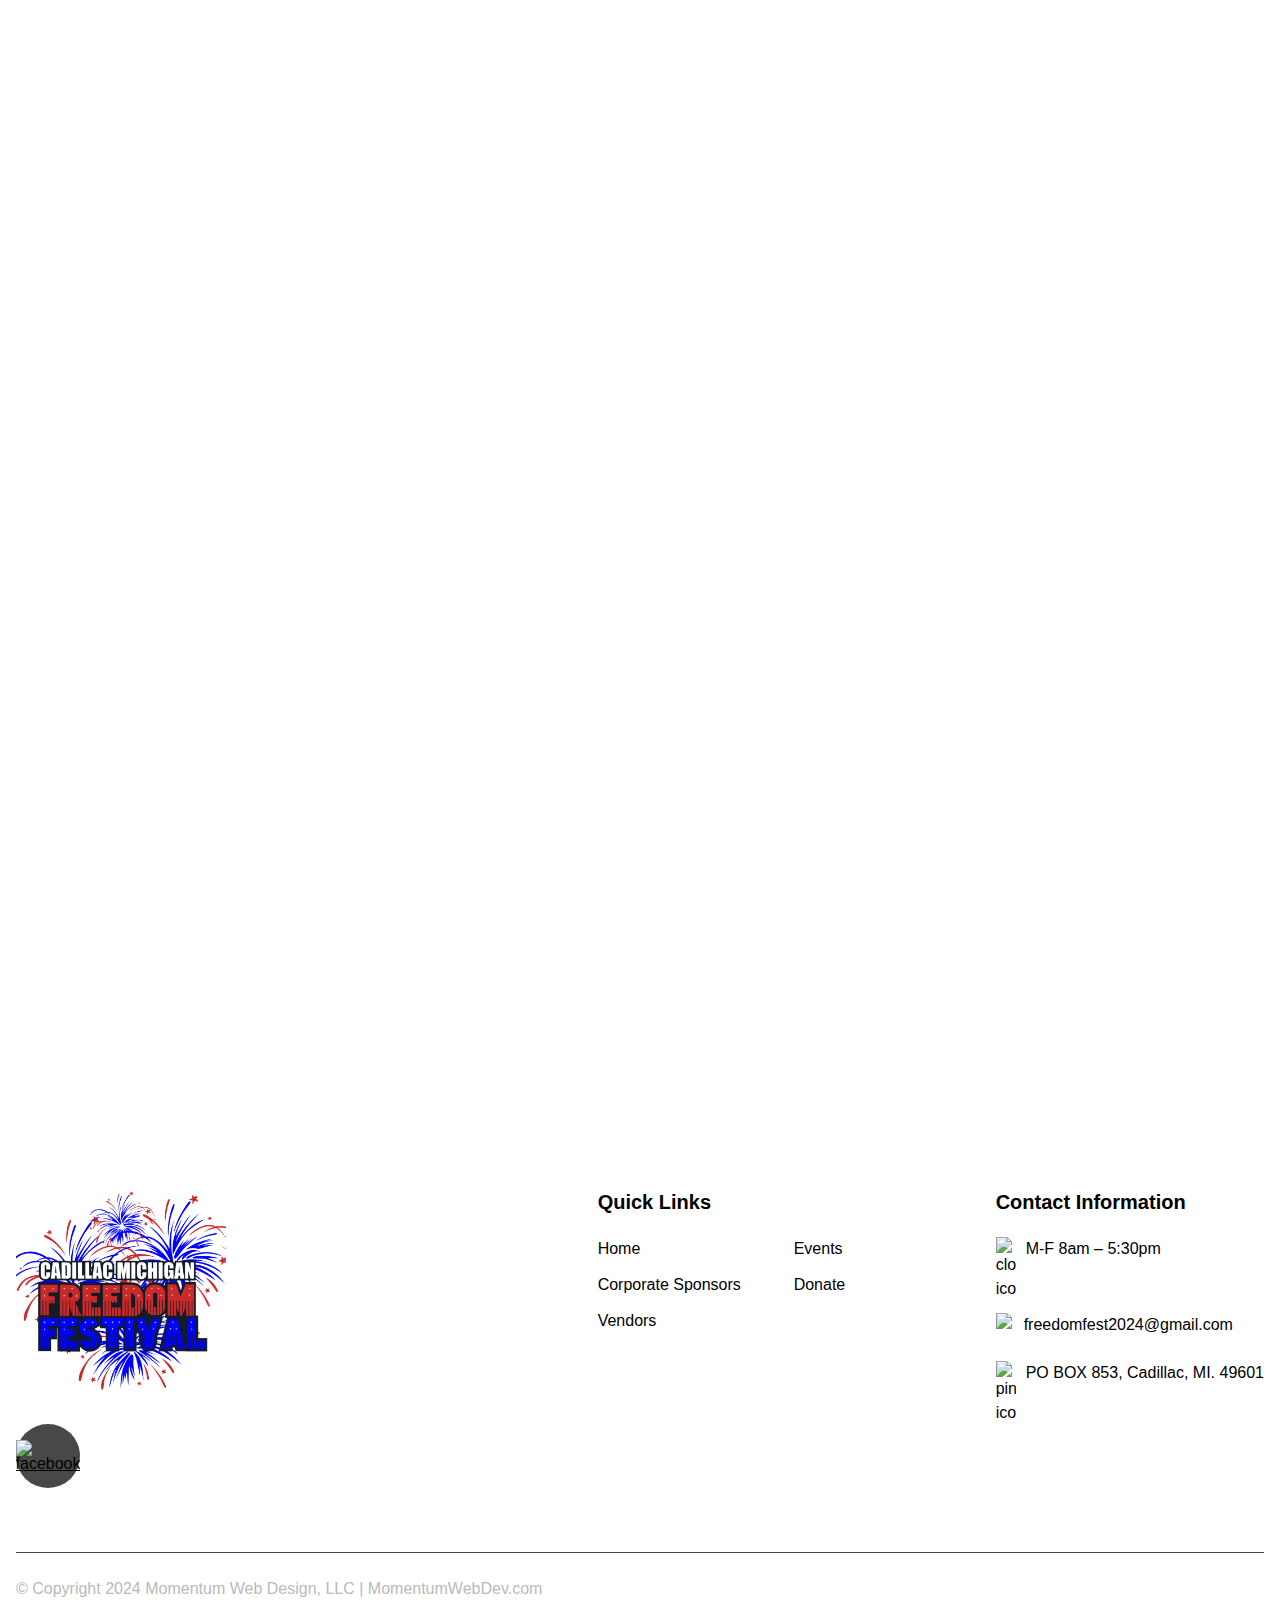
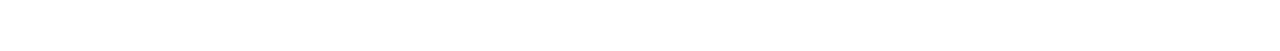
==== commit 3bef3fca: "Updates to Logos, contact info, Homepage, Events. Added Gallery Page," ====
--- a/5KRace.html
+++ b/5KRace.html
@@ -40,30 +40,29 @@
                 <a href="index.html" class="cs-li-link"> Home </a>
               </li>
               <li class="cs-li">
-                <a href="events.html" class="cs-li-link cs-active"> Events </a>
-              </li>
-              <li class="cs-li">
-                <a href="sponsors.html" class="cs-li-link"> Corporate Sponsors </a>
+                <a href="events.html" class="cs-li-link  cs-active"> Events </a>
+              </li>
+              <li class="cs-li">
+                <a href="sponsors.html" class="cs-li-link"> Sponsorships </a>
               </li>
                <li class="cs-li">
                 <a href="donate.html" class="cs-li-link"> Donate </a>
               </li>
                <li class="cs-li">
                 <a href="vendors.html" class="cs-li-link"> Vendors </a>
+              </li>
+              <li class="cs-li">
+                <a href="gallery.html" class="cs-li-link"> Gallery </a>
               </li>
             </ul>
           </div>
         </nav>
-        <a href="events.html" class="cs-button-solid cs-nav-button"
-          >Event Registration</a
+        <a href="schedule.html" class="cs-button-solid cs-nav-button"
+          >Event Schedule</a
         >
-        <!--Dark Mode toggle, uncomment button code if you want to enable a dark mode toggle-->
-        <!-- <button id="dark-mode-toggle" aria-label="dark mode toggle">
-              <svg class="cs-moon" xmlns="http://www.w3.org/2000/svg" viewBox="0 0 480 480" style="enable-background:new 0 0 480 480" xml:space="preserve"><path d="M459.782 347.328c-4.288-5.28-11.488-7.232-17.824-4.96-17.76 6.368-37.024 9.632-57.312 9.632-97.056 0-176-78.976-176-176 0-58.4 28.832-112.768 77.12-145.472 5.472-3.712 8.096-10.4 6.624-16.832S285.638 2.4 279.078 1.44C271.59.352 264.134 0 256.646 0c-132.352 0-240 107.648-240 240s107.648 240 240 240c84 0 160.416-42.688 204.352-114.176 3.552-5.792 3.04-13.184-1.216-18.496z"/></svg>
-              <img class="cs-sun" aria-hidden="true" src="https://csimg.nyc3.cdn.digitaloceanspaces.com/Icons%2Fsun.svg" decoding="async" alt="moon" width="15" height="15">
-          </button> -->
       </div>
     </header>
+    
     <div class="top-banner">
       <a href="https://cadillacfreedomfestival.breezechms.com/give/online" class="banner-link">Click here to donate! </a>
     </div>
@@ -276,7 +275,7 @@
               </a>
             </li>
             <li class="cs-li">
-              <a class="cs-link" href="tel:231-577-9101">
+              <a class="cs-link" href="mailto:freedomfest2024@gmail.com">
                 <img
                   class="cs-contact-icon"
                   aria-hidden="true"
@@ -287,11 +286,10 @@
                   width="20"
                   height="20"
                 />
-                231-577-9101
+                freedomfest2024@gmail.com
               </a>
             </li>
             <li class="cs-li">
-              <!--Make this link go to the google page-->
               <a class="cs-link" href="" target="_blank">
                 <img
                   class="cs-icon"
--- a/style.css
+++ b/style.css
@@ -338,7 +338,7 @@
     text-align: center; /* Center the text */
     position: fixed;
     z-index: 5;
-    margin-top: 6.3rem;
+    margin-top: 6rem;
     width: 100%;
 }
 
@@ -1251,206 +1251,7 @@
     }
   }
 
-  /*-- -------------------------- -->
-<---          Gallery           -->
-<--- -------------------------- -*/
-
-/* Mobile - 360px */
-@media only screen and (min-width: 0rem) {
-    #gallery-974 {
-      /* remove the font family so the Stitch inherits the fonts from your global stylesheet */
-      font-family: 'Roboto', 'Arial', sans-serif;
-      padding: var(--sectionPadding);
-    }
-    #gallery-974 .cs-container {
-      width: 100%;
-      /* changes to 1280px at desktop */
-      max-width: 34.375rem;
-      margin: auto;
-      display: flex;
-      flex-direction: column;
-      align-items: center;
-      /* 48px - 64px */
-      gap: clamp(3rem, 6vw, 4rem);
-      position: relative;
-    }
-    #gallery-974 .cs-content {
-      /* set text align to left if content needs to be left aligned */
-      text-align: center;
-      width: 100%;
-      display: flex;
-      flex-direction: column;
-      /* centers content horizontally, set to flex-start to left align */
-      align-items: center;
-    }
-    #gallery-974 .cs-topper {
-      font-size: var(--topperFontSize);
-      line-height: 1.2em;
-      text-transform: uppercase;
-      text-align: inherit;
-      letter-spacing: .1em;
-      font-weight: 700;
-      color: var(--primary);
-      margin-bottom: 0.25rem;
-      display: block;
-    }
-    #gallery-974 .cs-title {
-      font-size: var(--headerFontSize);
-      font-weight: 900;
-      line-height: 1.2em;
-      text-align: inherit;
-      max-width: 43.75rem;
-      margin: 0 0 1rem 0;
-      color: var(--headerColor);
-      position: relative;
-    }
-    #gallery-974 .cs-title {
-      /* Override.  cs-topper cs-title and first cs-text should be removed and put into your global css sheet so it can control every instance of them on your site and is consistent. This selector is a section specific override that stays inside this stitch */
-      margin: 0 0 1.5rem 0;
-    }
-    #gallery-974 .cs-button-group {
-      margin: 0;
-      display: flex;
-      justify-content: center;
-      align-items: center;
-      flex-wrap: wrap;
-      row-gap: 0.5rem;
-      column-gap: 2rem;
-    }
-    #gallery-974 .cs-button {
-      font-size: 1rem;
-      line-height: 1.5em;
-      color: var(--bodyTextColor);
-      background-color: transparent;
-      border: none;
-      transition: color .3s;
-    }
-    #gallery-974 .cs-button:hover {
-      color: var(--primary);
-      cursor: pointer;
-    }
-    #gallery-974 .cs-button.cs-active {
-      color: var(--primary);
-    }
-    #gallery-974 .cs-gallery {
-      width: 100%;
-      padding: 0;
-      margin: 0;
-      opacity: 1;
-      visibility: visible;
-      position: relative;
-      display: flex;
-      justify-content: center;
-      align-items: center;
-      flex-wrap: wrap;
-      transition: transform .7s, opacity .3s, visibility .5s, top .3s, left .3s;
-      /* makes the transfrom scaling orgin the top left corner, dictates the direction by which the scale transforms animate towards */
-      transform-origin: left top;
-    }
-    #gallery-974 .cs-gallery.cs-hidden {
-      /* by using visibility:hidden instead of display:none, we can see the animations from the opacity and transforms, display:none won't render animations. */
-      visibility: hidden;
-      /* prevents the mouse from interacting with it */
-      pointer-events: none;
-      /* hidden galleries have a 0 opacity, and we animate the opacity to 1 when they become active */
-      opacity: 0;
-      /* this top and left value help control the animation, by setting it to position absolute and left 0, the gallery won't fly off screen to the left, it will stop its position to be at the left edge of the .cs-container (left: 0). Same for the bottom:0 value, the gallery won't go past that posiiton when it animates */
-      bottom: 0;
-      left: 0;
-      position: absolute;
-      /* prevents the hidden galleries from overflowing the section, and makes a nice animations to transition to and from */
-      transform: scaleY(0) scaleX(0);
-    }
-    #gallery-974 .cs-gallery.cs-hidden .cs-image {
-      /* when gallery is hidden, add these styles to the cs-image to animate from when cs-hidden is removed from the .cs-gallery */
-      transform: translateY(2.1875rem);
-      opacity: 0;
-    }
-    #gallery-974 .cs-image {
-      width: 50%;
-      aspect-ratio: 1;
-      /* clips the image corners */
-      overflow: hidden;
-      display: block;
-      position: relative;
-      /* when .cs-hidden is removed from the .cs-gallery, reset these values and animate between their hidden styles */
-      transform: translateY(0rem);
-      opacity: 1;
-      transition: opacity .6s, transform .6s;
-    }
-    #gallery-974 .cs-image:nth-of-type(1) {
-      /* the transition delays change at desktop */
-      /* these delays stagger the reveal of each image so they all go one after the other and not all at once */
-      transition-delay: .15s;
-    }
-    #gallery-974 .cs-image:nth-of-type(2) {
-      transition-delay: .3s;
-    }
-    #gallery-974 .cs-image:nth-of-type(3) {
-      transition-delay: .45s;
-    }
-    #gallery-974 .cs-image:nth-of-type(4) {
-      transition-delay: .6s;
-    }
-    #gallery-974 .cs-image:nth-of-type(5) {
-      transition-delay: .75s;
-    }
-    #gallery-974 .cs-image:nth-of-type(6) {
-      transition-delay: .9s;
-    }
-    #gallery-974 .cs-image:nth-of-type(7) {
-      transition-delay: 1.05s;
-    }
-    #gallery-974 .cs-image:nth-of-type(8) {
-      transition-delay: 1.20s;
-    }
-    #gallery-974 .cs-image img {
-      position: absolute;
-      top: 0;
-      left: 0;
-      height: 100%;
-      width: 100%;
-      /* makes it act like a background image */
-      object-fit: cover;
-    }
-  }
-  /* Small Desktop - 1024px */
-  @media only screen and (min-width: 64rem) {
-    #gallery-974 .cs-container {
-      max-width: 80rem;
-    }
-    #gallery-974 .cs-image {
-      width: 25%;
-      height: 25rem;
-    }
-    #gallery-974 .cs-image:nth-of-type(1) {
-      /* these delays stagger the reveal of each image so they all go one after the other and not all at once */
-      transition-delay: .15s;
-    }
-    #gallery-974 .cs-image:nth-of-type(2) {
-      transition-delay: .3s;
-    }
-    #gallery-974 .cs-image:nth-of-type(3) {
-      transition-delay: .45s;
-    }
-    #gallery-974 .cs-image:nth-of-type(4) {
-      transition-delay: .6s;
-    }
-    #gallery-974 .cs-image:nth-of-type(5) {
-      transition-delay: .15s;
-    }
-    #gallery-974 .cs-image:nth-of-type(6) {
-      transition-delay: .3s;
-    }
-    #gallery-974 .cs-image:nth-of-type(7) {
-      transition-delay: .45s;
-    }
-    #gallery-974 .cs-image:nth-of-type(8) {
-      transition-delay: .6s;
-    }
-  }
-
-  /*-- -------------------------- -->
+/*-- -------------------------- -->
 <---   Grand Finale Sponsors     -->
 <--- -------------------------- -*/
 
@@ -4423,3 +4224,113 @@
   top:0.7em;
   right:-2.3em;
 }
+
+
+.logos-slide a, .logos-slide a:visited {
+  text-decoration: none;
+}
+
+
+.floating-social-media {
+  position: fixed;
+  bottom: 20px;
+  right: 20px;
+  display: flex;
+  flex-direction: column;
+  align-items: center;
+  gap: 10px; /* Adjust the space between icons */
+  z-index: 1000; /* Ensures it stays on top of other content */
+}
+
+.floating-social-media a {
+  display: block;
+}
+
+.floating-social-media img {
+  width: 60px; /* Adjust size as needed */
+  height: auto;
+  transition: transform 0.3s ease;
+}
+
+.floating-social-media a:hover img {
+  transform: scale(1.1); /* Slight zoom on hover */
+}
+
+
+/* Style the tab */
+.tab {
+  display: flex;
+  justify-content: center;
+  overflow: hidden;
+  border: 1px solid #ccc;
+  background-color: #f1f1f1;
+}
+
+/* Style the buttons inside the tab */
+.tab button {
+  background-color: inherit;
+  border: none;
+  outline: none;
+  cursor: pointer;
+  padding: 14px 16px;
+  transition: 0.3s;
+  font-size: 17px;
+}
+
+/* Change background color of buttons on hover */
+.tab button:hover {
+  background-color: #ddd;
+}
+
+/* Create an active/current tablink class */
+.tab button.active {
+  background-color: #ccc;
+}
+
+/* Style the tab content */
+.tabcontent {
+  display: none;
+  padding: 6px 12px;
+  border: 1px solid #ccc;
+  border-top: none;
+  text-align: center;
+}
+
+/* Center content within the tab */
+.tabcontent > * {
+  margin: 0 auto;
+  display: block;
+}
+
+/* Make images responsive */
+.tabcontent img {
+  max-width: 100%;
+  height: auto;
+  display: block;
+  margin: 0 auto;
+}
+
+/* Style for the map section title */
+.map-section-title h2 {
+  text-align: center;
+  font-size: 24px;
+  color: #333;
+  margin-bottom: 20px;
+  padding-top: 20px;
+}
+
+/* Media query for devices with less than 600px width */
+@media screen and (max-width: 600px) {
+  .tab button {
+      padding: 10px 12px;
+      font-size: 14px;
+  }
+
+  .tab {
+      flex-direction: column;
+  }
+
+  .tabcontent {
+      padding: 10px;
+  }
+}